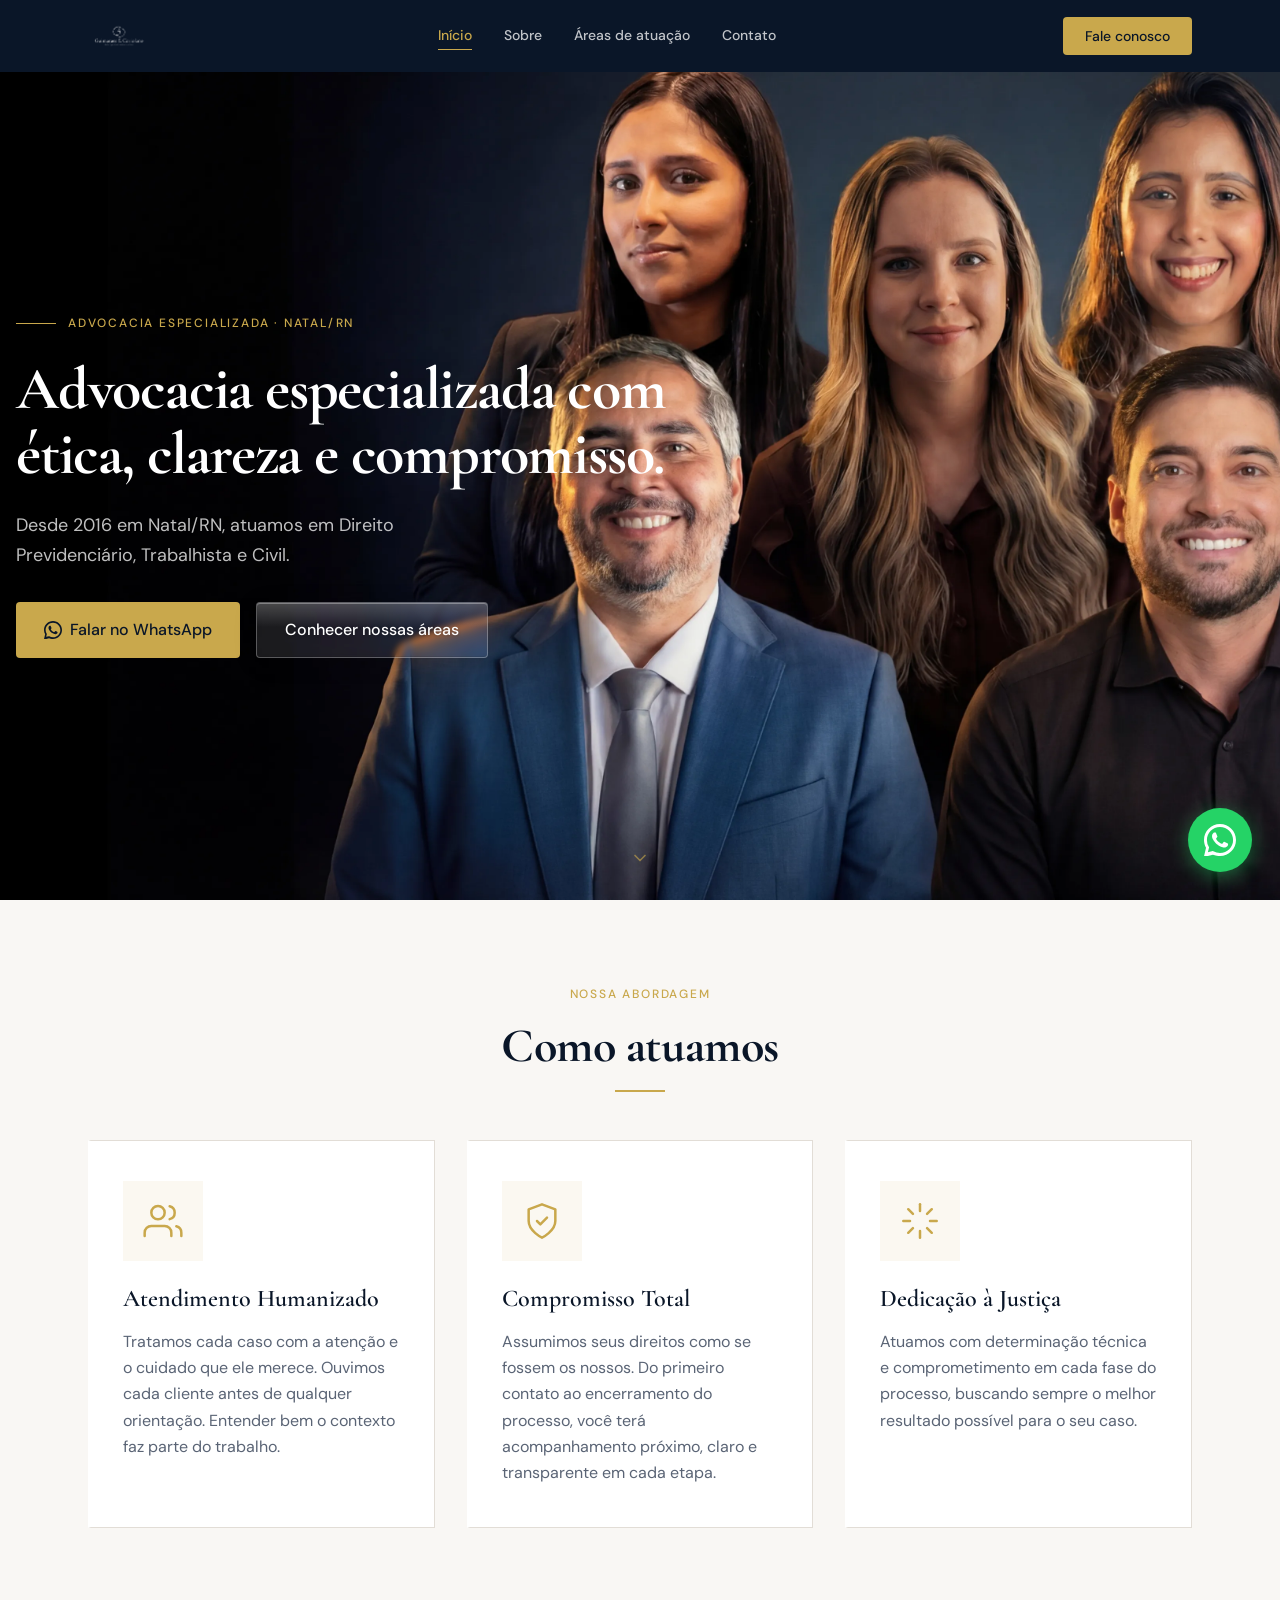
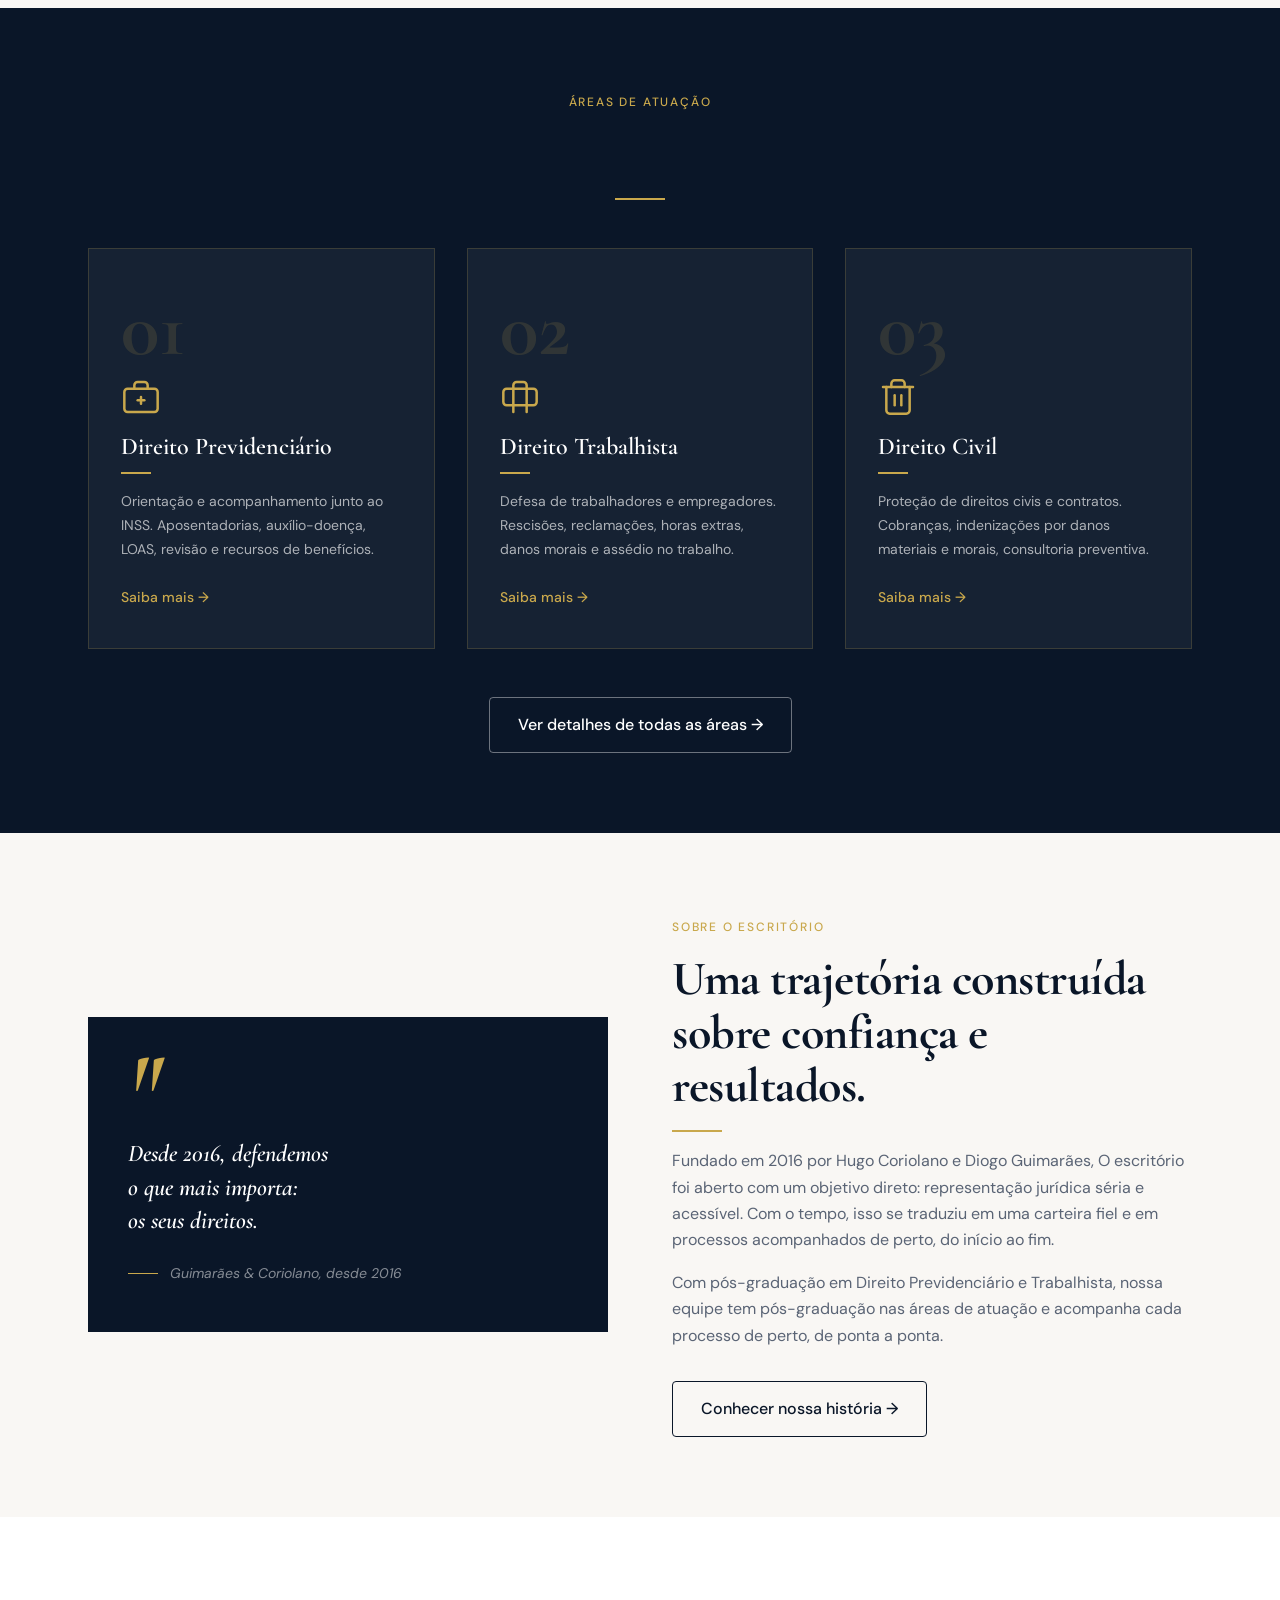
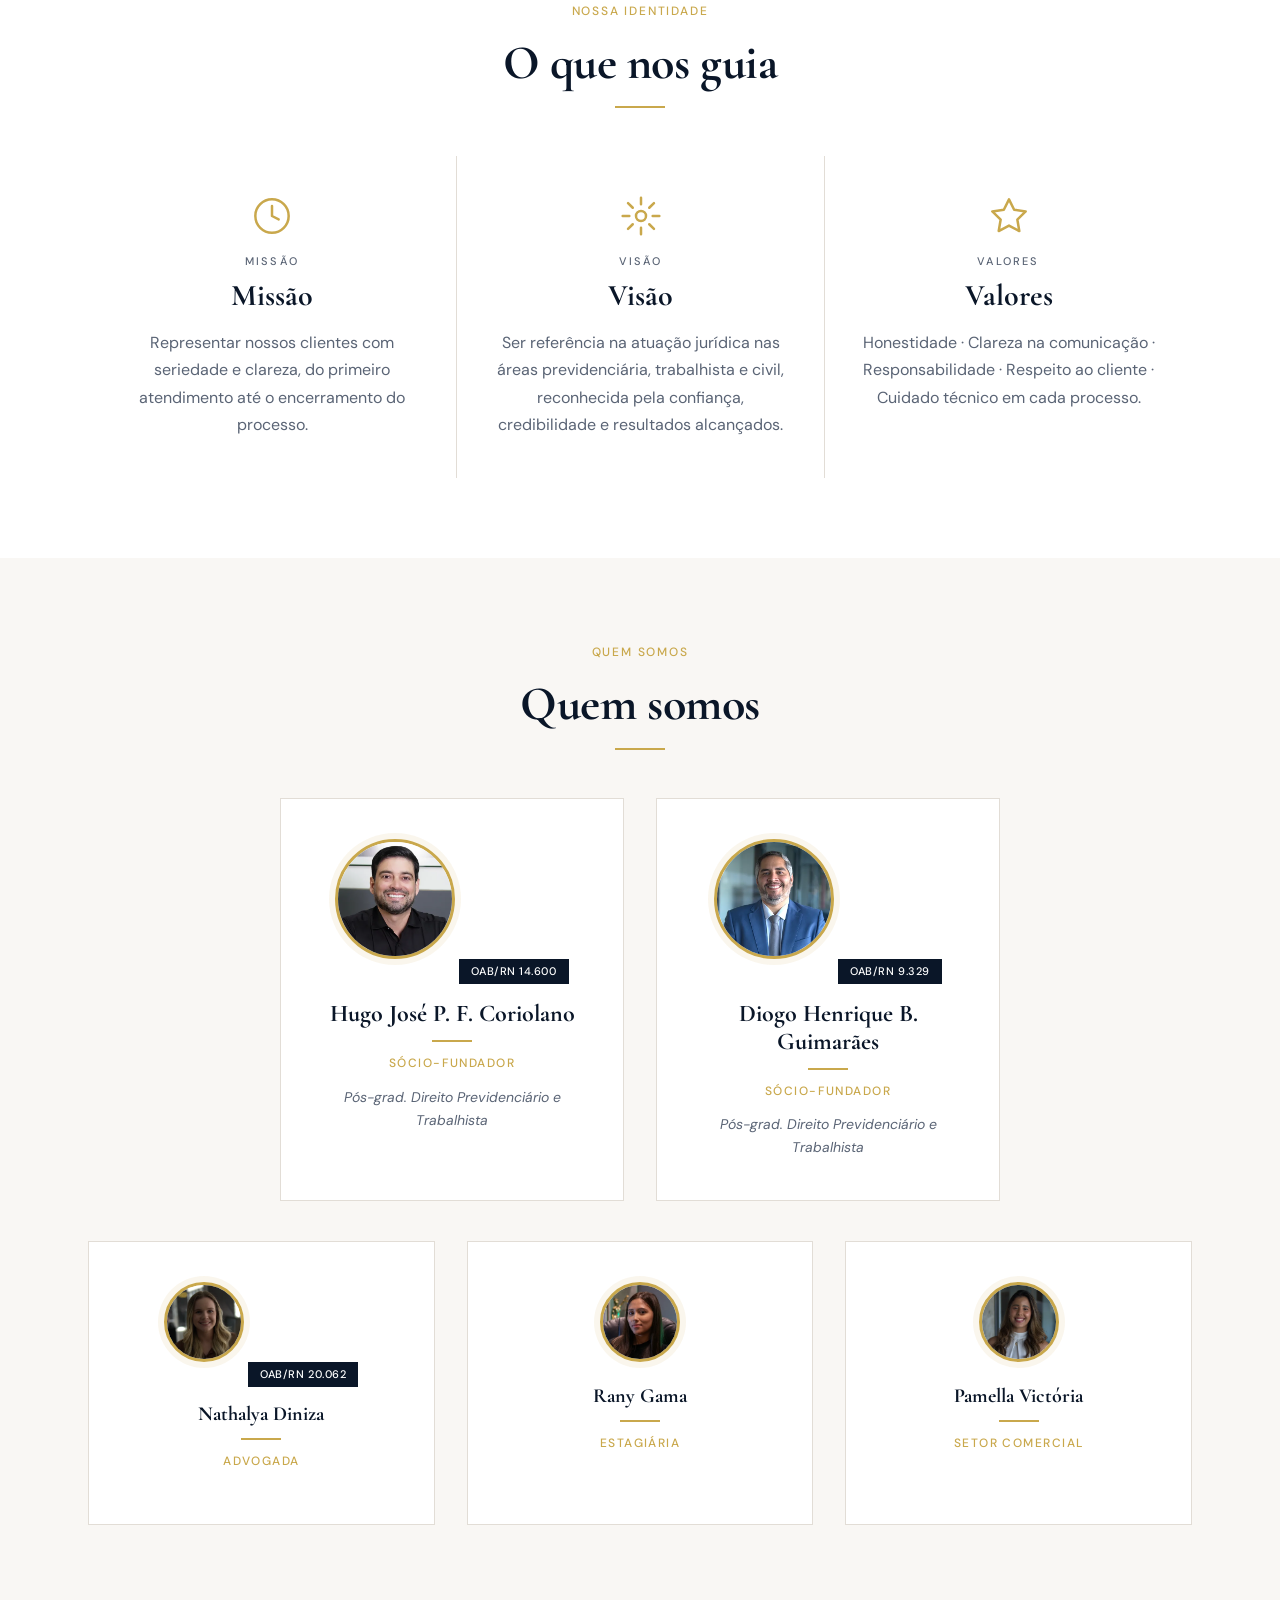
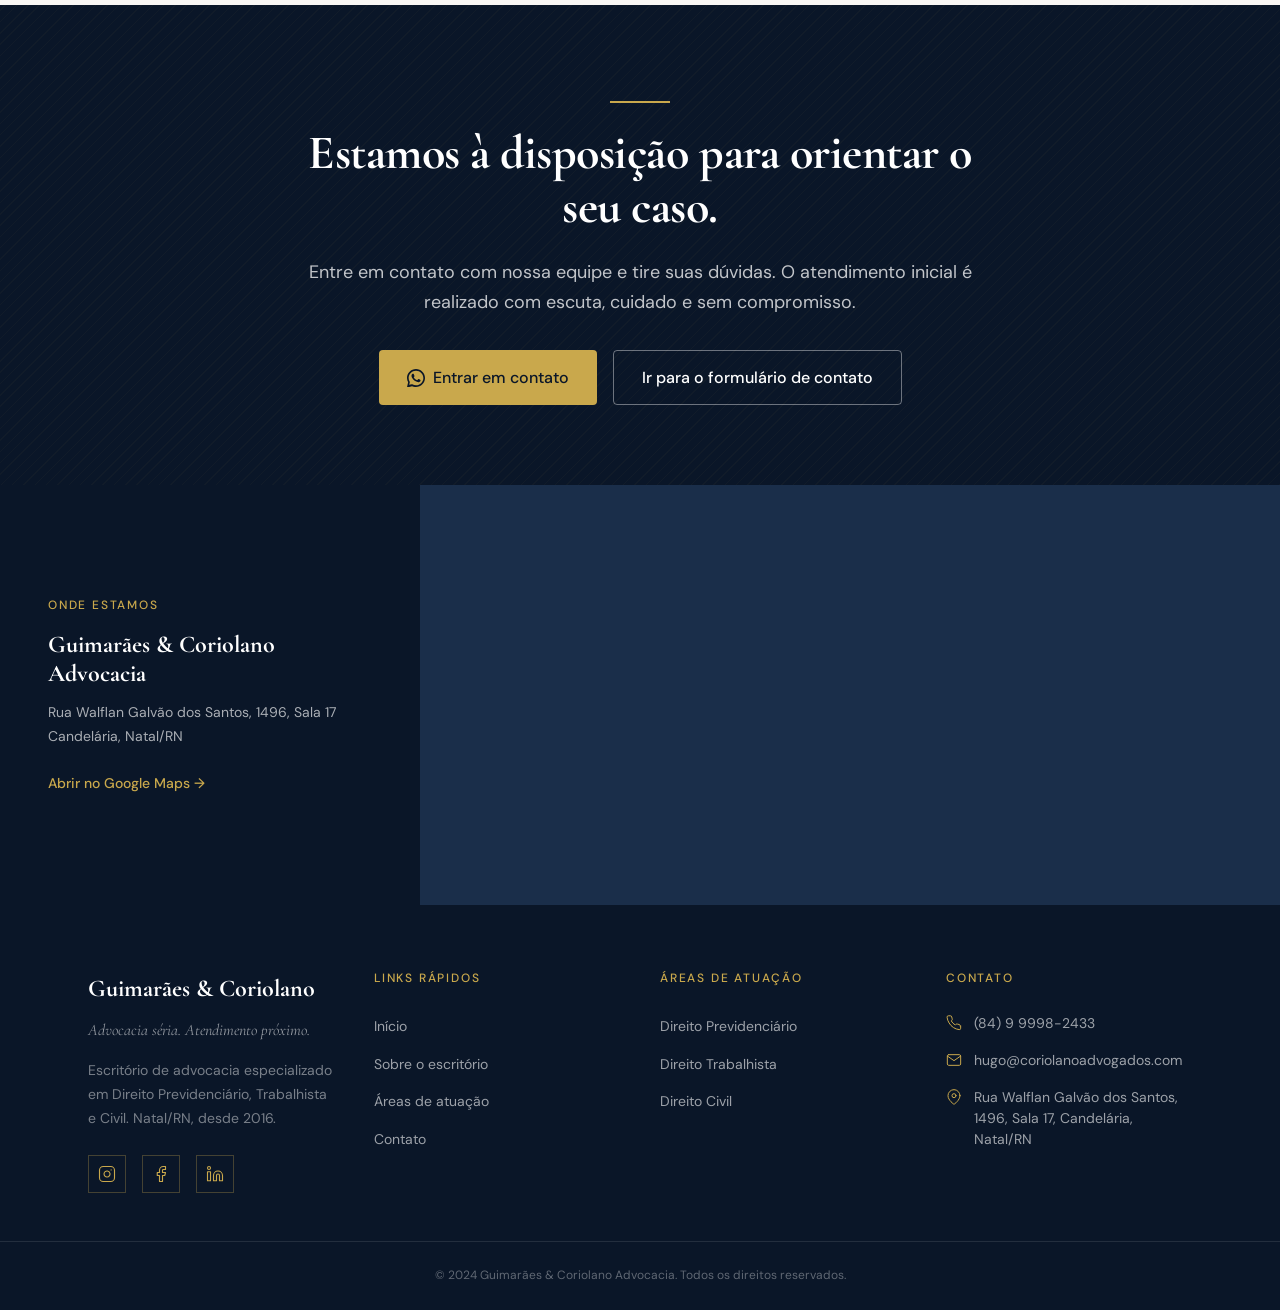
==== index.html @ a592a224 "Reverte URLs limpas — volta para links .html Co-Authored-By: Claude Sonnet 4.6 <noreply@anthropic.co" ====
<!DOCTYPE html>
<html lang="pt-BR">
<head>
  <meta charset="UTF-8">
  <meta name="viewport" content="width=device-width, initial-scale=1.0">
  <title>Guimarães & Coriolano Advocacia | Direito Previdenciário, Trabalhista e Civil em Natal/RN</title>
  <link rel="icon" type="image/webp" href="logo.webp">
  <meta name="description" content="Escritório de advocacia em Natal/RN especializado em Direito Previdenciário, Trabalhista e Civil. Atendimento ético e comprometido desde 2016. Conheça nossa equipe.">

  <!-- Google Tag Manager -->
  <script>(function(w,d,s,l,i){w[l]=w[l]||[];w[l].push({'gtm.start':
  new Date().getTime(),event:'gtm.js'});var f=d.getElementsByTagName(s)[0],
  j=d.createElement(s),dl=l!='dataLayer'?'&l='+l:'';j.async=true;j.src=
  'https://www.googletagmanager.com/gtm.js?id='+i+dl;f.parentNode.insertBefore(j,f);
  })(window,document,'script','dataLayer','GTM-WH4GN9VQ');</script>
  <!-- End Google Tag Manager -->

  <link rel="preconnect" href="https://fonts.googleapis.com">
  <link rel="preconnect" href="https://fonts.gstatic.com" crossorigin>
  <link href="https://fonts.googleapis.com/css2?family=Cormorant+Garamond:ital,wght@0,400;0,600;0,700;1,400;1,600&family=DM+Sans:wght@400;500&display=swap" rel="stylesheet">

  <link rel="stylesheet" href="css/variables.css">
  <link rel="stylesheet" href="css/reset.css">
  <link rel="stylesheet" href="css/layout.css">
  <link rel="stylesheet" href="css/components.css">
  <link rel="stylesheet" href="css/animations.css">
</head>
<body>

  <!-- Google Tag Manager (noscript) -->
  <noscript><iframe src="https://www.googletagmanager.com/ns.html?id=GTM-WH4GN9VQ"
  height="0" width="0" style="display:none;visibility:hidden"></iframe></noscript>
  <!-- End Google Tag Manager (noscript) -->

  <!-- ======================================================
       HEADER
       ====================================================== -->
  <header class="header" role="banner">
    <div class="container">
      <div class="header__inner">
        <a href="index.html" class="header__logo" aria-label="Guimarães & Coriolano Advocacia, Página inicial">
          <img src="logo.webp" alt="Logo Guimarães & Coriolano">
        </a>

        <nav class="header__nav" role="navigation" aria-label="Navegação principal">
          <a href="index.html" class="header__nav-link">Início</a>
          <a href="sobre.html" class="header__nav-link">Sobre</a>
          <a href="areas.html" class="header__nav-link">Áreas de atuação</a>
          <a href="contato.html" class="header__nav-link">Contato</a>
        </nav>

        <div class="header__cta">
          <a href="https://api.whatsapp.com/send/?phone=5584999982433&text=Ol%C3%A1%2C+gostaria+de+entrar+em+contato+com+o+escrit%C3%B3rio+Guimar%C3%A3es+%26+Coriolano.+&type=phone_number&app_absent=0" target="_blank" rel="noopener" class="btn-header-cta">Fale conosco</a>
        </div>

        <button class="header__hamburger" aria-label="Abrir menu" aria-expanded="false" aria-controls="mobile-menu">
          <span></span>
          <span></span>
          <span></span>
        </button>
      </div>
    </div>
  </header>

  <!-- Mobile Menu -->
  <div class="mobile-menu" id="mobile-menu" role="dialog" aria-modal="true" aria-label="Menu de navegação">
    <a href="index.html" class="mobile-menu__link">Início</a>
    <a href="sobre.html" class="mobile-menu__link">Sobre</a>
    <a href="areas.html" class="mobile-menu__link">Áreas de atuação</a>
    <a href="contato.html" class="mobile-menu__link">Contato</a>
    <a href="https://api.whatsapp.com/send/?phone=5584999982433&text=Ol%C3%A1%2C+gostaria+de+entrar+em+contato+com+o+escrit%C3%B3rio+Guimar%C3%A3es+%26+Coriolano.+&type=phone_number&app_absent=0" target="_blank" rel="noopener" class="mobile-menu__cta btn">Fale conosco</a>
  </div>


  <main>

    <!-- ======================================================
         SEÇÃO 1, HERO
         ====================================================== -->
    <section class="hero" id="inicio" aria-label="Apresentação do escritório">

      <div class="hero__inner">
        <div class="container">
          <div class="hero__content">
            <div class="hero__label" aria-hidden="true">
              <span class="hero__label-line"></span>
              <span class="hero__label-text">Advocacia Especializada · Natal/RN</span>
            </div>

            <h1 class="hero__title">
              Advocacia especializada com<br>
              ética, clareza e compromisso.
            </h1>

            <p class="hero__text">
              Desde 2016 em Natal/RN, atuamos em Direito Previdenciário, Trabalhista e Civil.
            </p>

            <div class="hero__btns">
              <a href="https://api.whatsapp.com/send/?phone=5584999982433&text=Ol%C3%A1%2C+gostaria+de+entrar+em+contato+com+o+escrit%C3%B3rio+Guimar%C3%A3es+%26+Coriolano.+&type=phone_number&app_absent=0" target="_blank" rel="noopener" class="btn btn--primary">
                <svg xmlns="http://www.w3.org/2000/svg" width="18" height="18" viewBox="0 0 24 24" fill="currentColor" aria-hidden="true"><path d="M17.472 14.382c-.297-.149-1.758-.867-2.03-.967-.273-.099-.471-.148-.67.15-.197.297-.767.966-.94 1.164-.173.199-.347.223-.644.075-.297-.15-1.255-.463-2.39-1.475-.883-.788-1.48-1.761-1.653-2.059-.173-.297-.018-.458.13-.606.134-.133.298-.347.446-.52.149-.174.198-.298.298-.497.099-.198.05-.371-.025-.52-.075-.149-.669-1.612-.916-2.207-.242-.579-.487-.5-.669-.51-.173-.008-.371-.01-.57-.01-.198 0-.52.074-.792.372-.272.297-1.04 1.016-1.04 2.479 0 1.462 1.065 2.875 1.213 3.074.149.198 2.096 3.2 5.077 4.487.709.306 1.262.489 1.694.625.712.227 1.36.195 1.871.118.571-.085 1.758-.719 2.006-1.413.248-.694.248-1.289.173-1.413-.074-.124-.272-.198-.57-.347z"/><path d="M12 0C5.373 0 0 5.373 0 12c0 2.116.553 4.103 1.522 5.827L.057 23.928a.5.5 0 0 0 .614.614l6.064-1.463A11.945 11.945 0 0 0 12 24c6.627 0 12-5.373 12-12S18.627 0 12 0zm0 21.818a9.818 9.818 0 0 1-5.01-1.373l-.36-.213-3.712.896.913-3.63-.234-.373A9.818 9.818 0 0 1 2.182 12C2.182 6.567 6.567 2.182 12 2.182c5.432 0 9.818 4.385 9.818 9.818 0 5.433-4.386 9.818-9.818 9.818z"/></svg>
                Falar no WhatsApp
              </a>
              <a href="areas.html" class="btn btn--liquid-glass">Conhecer nossas áreas</a>
            </div>

          </div>
        </div>
      </div>

      <!-- Scroll indicator -->
      <button class="scroll-indicator" aria-label="Rolar para o conteúdo">
        <svg xmlns="http://www.w3.org/2000/svg" width="20" height="20" viewBox="0 0 24 24" fill="none" stroke="currentColor" stroke-width="2" stroke-linecap="round" stroke-linejoin="round" aria-hidden="true">
          <polyline points="6 9 12 15 18 9"></polyline>
        </svg>
      </button>
    </section>


    <!-- ======================================================
         SEÇÃO 2, DIFERENCIAIS
         ====================================================== -->
    <section class="bg-cream section-padding" id="diferenciais" aria-label="Nossos diferenciais">
      <div class="container">

        <div class="text-center" style="margin-bottom: var(--space-12);">
          <span class="section-label fade-in">Nossa abordagem</span>
          <h2 class="section-title section-title--navy fade-in" data-delay="100">Como atuamos</h2>
          <span class="gold-line gold-line--center fade-in" data-delay="200" aria-hidden="true"></span>
        </div>

        <div class="grid-3">

          <!-- Card 1 -->
          <article class="card-diff fade-in" data-delay="100">
            <div class="card-diff__icon-wrap" aria-hidden="true">
              <svg xmlns="http://www.w3.org/2000/svg" viewBox="0 0 24 24" fill="none" stroke="currentColor" stroke-width="1.5" stroke-linecap="round" stroke-linejoin="round">
                <path d="M17 21v-2a4 4 0 0 0-4-4H5a4 4 0 0 0-4 4v2"/>
                <circle cx="9" cy="7" r="4"/>
                <path d="M23 21v-2a4 4 0 0 0-3-3.87"/>
                <path d="M16 3.13a4 4 0 0 1 0 7.75"/>
              </svg>
            </div>
            <h3 class="card-diff__title">Atendimento Humanizado</h3>
            <p class="card-diff__text">Tratamos cada caso com a atenção e o cuidado que ele merece. Ouvimos cada cliente antes de qualquer orientação. Entender bem o contexto faz parte do trabalho.</p>
          </article>

          <!-- Card 2 -->
          <article class="card-diff fade-in" data-delay="200">
            <div class="card-diff__icon-wrap" aria-hidden="true">
              <svg xmlns="http://www.w3.org/2000/svg" viewBox="0 0 24 24" fill="none" stroke="currentColor" stroke-width="1.5" stroke-linecap="round" stroke-linejoin="round">
                <path d="M12 22s8-4 8-10V5l-8-3-8 3v7c0 6 8 10 8 10z"/>
                <polyline points="9 12 11 14 15 10"/>
              </svg>
            </div>
            <h3 class="card-diff__title">Compromisso Total</h3>
            <p class="card-diff__text">Assumimos seus direitos como se fossem os nossos. Do primeiro contato ao encerramento do processo, você terá acompanhamento próximo, claro e transparente em cada etapa.</p>
          </article>

          <!-- Card 3 -->
          <article class="card-diff fade-in" data-delay="300">
            <div class="card-diff__icon-wrap" aria-hidden="true">
              <svg xmlns="http://www.w3.org/2000/svg" viewBox="0 0 24 24" fill="none" stroke="currentColor" stroke-width="1.5" stroke-linecap="round" stroke-linejoin="round">
                <line x1="12" y1="2" x2="12" y2="6"/>
                <line x1="12" y1="18" x2="12" y2="22"/>
                <line x1="4.93" y1="4.93" x2="7.76" y2="7.76"/>
                <line x1="16.24" y1="16.24" x2="19.07" y2="19.07"/>
                <line x1="2" y1="12" x2="6" y2="12"/>
                <line x1="18" y1="12" x2="22" y2="12"/>
                <line x1="4.93" y1="19.07" x2="7.76" y2="16.24"/>
                <line x1="16.24" y1="7.76" x2="19.07" y2="4.93"/>
              </svg>
            </div>
            <h3 class="card-diff__title">Dedicação à Justiça</h3>
            <p class="card-diff__text">Atuamos com determinação técnica e comprometimento em cada fase do processo, buscando sempre o melhor resultado possível para o seu caso.</p>
          </article>

        </div>
      </div>
    </section>


    <!-- ======================================================
         SEÇÃO 3, ÁREAS DE ATUAÇÃO (preview)
         ====================================================== -->
    <section class="bg-navy section-padding" id="areas-preview" aria-label="Áreas de atuação">
      <div class="container">

        <div class="text-center" style="margin-bottom: var(--space-12);">
          <span class="section-label fade-in">Áreas de atuação</span>
          <h2 class="section-title section-title--white fade-in" data-delay="100">Áreas em que atuamos</h2>
          <span class="gold-line gold-line--center fade-in" data-delay="200" aria-hidden="true"></span>
        </div>

        <div class="grid-3" style="margin-bottom: var(--space-12);">

          <!-- Área 1 -->
          <article class="card-area fade-in" data-delay="100">
            <div class="card-area__number" aria-hidden="true">01</div>
            <svg class="card-area__icon" xmlns="http://www.w3.org/2000/svg" viewBox="0 0 24 24" fill="none" stroke="currentColor" stroke-width="1.5" stroke-linecap="round" stroke-linejoin="round" aria-hidden="true">
              <rect x="2" y="7" width="20" height="14" rx="2"/>
              <path d="M16 7V5a2 2 0 0 0-2-2h-4a2 2 0 0 0-2 2v2"/>
              <line x1="12" y1="12" x2="12" y2="16"/>
              <line x1="10" y1="14" x2="14" y2="14"/>
            </svg>
            <h3 class="card-area__title">Direito Previdenciário</h3>
            <span class="card-area__line" aria-hidden="true"></span>
            <p class="card-area__text">Orientação e acompanhamento junto ao INSS. Aposentadorias, auxílio-doença, LOAS, revisão e recursos de benefícios.</p>
            <a href="areas.html#previdenciario" class="card-area__link">Saiba mais →</a>
          </article>

          <!-- Área 2 -->
          <article class="card-area fade-in" data-delay="200">
            <div class="card-area__number" aria-hidden="true">02</div>
            <svg class="card-area__icon" xmlns="http://www.w3.org/2000/svg" viewBox="0 0 24 24" fill="none" stroke="currentColor" stroke-width="1.5" stroke-linecap="round" stroke-linejoin="round" aria-hidden="true">
              <path d="M20 7H4a2 2 0 0 0-2 2v6a2 2 0 0 0 2 2h16a2 2 0 0 0 2-2V9a2 2 0 0 0-2-2z"/>
              <path d="M16 21V5a2 2 0 0 0-2-2h-4a2 2 0 0 0-2 2v16"/>
            </svg>
            <h3 class="card-area__title">Direito Trabalhista</h3>
            <span class="card-area__line" aria-hidden="true"></span>
            <p class="card-area__text">Defesa de trabalhadores e empregadores. Rescisões, reclamações, horas extras, danos morais e assédio no trabalho.</p>
            <a href="areas.html#trabalhista" class="card-area__link">Saiba mais →</a>
          </article>

          <!-- Área 3 -->
          <article class="card-area fade-in" data-delay="300">
            <div class="card-area__number" aria-hidden="true">03</div>
            <svg class="card-area__icon" xmlns="http://www.w3.org/2000/svg" viewBox="0 0 24 24" fill="none" stroke="currentColor" stroke-width="1.5" stroke-linecap="round" stroke-linejoin="round" aria-hidden="true">
              <path d="M3 6h18"/>
              <path d="M19 6v14a2 2 0 0 1-2 2H7a2 2 0 0 1-2-2V6"/>
              <path d="M8 6V4a2 2 0 0 1 2-2h4a2 2 0 0 1 2 2v2"/>
              <line x1="10" y1="11" x2="10" y2="17"/>
              <line x1="14" y1="11" x2="14" y2="17"/>
            </svg>
            <h3 class="card-area__title">Direito Civil</h3>
            <span class="card-area__line" aria-hidden="true"></span>
            <p class="card-area__text">Proteção de direitos civis e contratos. Cobranças, indenizações por danos materiais e morais, consultoria preventiva.</p>
            <a href="areas.html#civel" class="card-area__link">Saiba mais →</a>
          </article>

        </div>

        <div class="text-center fade-in" data-delay="400">
          <a href="areas.html" class="btn btn--ghost">Ver detalhes de todas as áreas →</a>
        </div>

      </div>
    </section>


    <!-- ======================================================
         SEÇÃO 4, SOBRE (resumo)
         ====================================================== -->
    <section class="bg-cream section-padding" id="sobre-preview" aria-label="Sobre o escritório">
      <div class="container">
        <div class="grid-2" style="gap: var(--space-16);">

          <!-- Coluna visual -->
          <div class="fade-in">
            <div class="sobre-quote-block">
              <span class="sobre-quote-mark" aria-hidden="true">"</span>
              <blockquote class="sobre-quote-text">
                Desde 2016, defendemos<br>o que mais importa:<br>os seus direitos.
              </blockquote>
              <div class="sobre-quote-attr">
                <span class="sobre-quote-attr-line" aria-hidden="true"></span>
                <cite>Guimarães &amp; Coriolano, desde 2016</cite>
              </div>
            </div>
          </div>

          <!-- Coluna texto -->
          <div class="fade-in" data-delay="150">
            <span class="section-label">Sobre o escritório</span>
            <h2 class="section-title section-title--navy" style="margin-bottom: var(--space-4);">
              Uma trajetória construída sobre confiança e resultados.
            </h2>
            <span class="gold-line" aria-hidden="true"></span>
            <p style="color: var(--color-text-muted); margin-bottom: var(--space-4);">
              Fundado em 2016 por Hugo Coriolano e Diogo Guimarães, O escritório foi aberto com um objetivo direto: representação jurídica séria e acessível. Com o tempo, isso se traduziu em uma carteira fiel e em processos acompanhados de perto, do início ao fim.
            </p>
            <p style="color: var(--color-text-muted); margin-bottom: var(--space-8);">
              Com pós-graduação em Direito Previdenciário e Trabalhista, nossa equipe tem pós-graduação nas áreas de atuação e acompanha cada processo de perto, de ponta a ponta.
            </p>
            <a href="sobre.html" class="btn btn--ghost-navy">Conhecer nossa história →</a>
          </div>

        </div>
      </div>
    </section>


    <!-- ======================================================
         SEÇÃO 5, MISSÃO / VISÃO / VALORES
         ====================================================== -->
    <section class="bg-white section-padding" id="mvv" aria-label="Missão, visão e valores">
      <div class="container">

        <div class="text-center" style="margin-bottom: var(--space-12);">
          <span class="section-label fade-in">Nossa identidade</span>
          <h2 class="section-title section-title--navy fade-in" data-delay="100">O que nos guia</h2>
          <span class="gold-line gold-line--center fade-in" data-delay="200" aria-hidden="true"></span>
        </div>

        <div class="mvv-grid fade-in" data-delay="200">

          <div class="mvv-item">
            <svg class="mvv-item__icon" xmlns="http://www.w3.org/2000/svg" viewBox="0 0 24 24" fill="none" stroke="currentColor" stroke-width="1.5" stroke-linecap="round" stroke-linejoin="round" aria-hidden="true">
              <circle cx="12" cy="12" r="10"/>
              <polyline points="12 6 12 12 16 14"/>
            </svg>
            <p class="mvv-item__label">Missão</p>
            <h3 class="mvv-item__title">Missão</h3>
            <p class="mvv-item__text">Representar nossos clientes com seriedade e clareza, do primeiro atendimento até o encerramento do processo.</p>
          </div>

          <div class="mvv-item">
            <svg class="mvv-item__icon" xmlns="http://www.w3.org/2000/svg" viewBox="0 0 24 24" fill="none" stroke="currentColor" stroke-width="1.5" stroke-linecap="round" stroke-linejoin="round" aria-hidden="true">
              <circle cx="12" cy="12" r="3"/>
              <path d="M12 1v4M12 19v4M4.22 4.22l2.83 2.83M16.95 16.95l2.83 2.83M1 12h4M19 12h4M4.22 19.78l2.83-2.83M16.95 7.05l2.83-2.83"/>
            </svg>
            <p class="mvv-item__label">Visão</p>
            <h3 class="mvv-item__title">Visão</h3>
            <p class="mvv-item__text">Ser referência na atuação jurídica nas áreas previdenciária, trabalhista e civil, reconhecida pela confiança, credibilidade e resultados alcançados.</p>
          </div>

          <div class="mvv-item">
            <svg class="mvv-item__icon" xmlns="http://www.w3.org/2000/svg" viewBox="0 0 24 24" fill="none" stroke="currentColor" stroke-width="1.5" stroke-linecap="round" stroke-linejoin="round" aria-hidden="true">
              <polygon points="12 2 15.09 8.26 22 9.27 17 14.14 18.18 21.02 12 17.77 5.82 21.02 7 14.14 2 9.27 8.91 8.26 12 2"/>
            </svg>
            <p class="mvv-item__label">Valores</p>
            <h3 class="mvv-item__title">Valores</h3>
            <p class="mvv-item__text">Honestidade · Clareza na comunicação · Responsabilidade · Respeito ao cliente · Cuidado técnico em cada processo.</p>
          </div>

        </div>
      </div>
    </section>


    <!-- ======================================================
         SEÇÃO 6, EQUIPE
         ====================================================== -->
    <section class="bg-cream section-padding" id="equipe" aria-label="Nossa equipe">
      <div class="container">

        <div class="text-center" style="margin-bottom: var(--space-12);">
          <span class="section-label fade-in">Quem somos</span>
          <h2 class="section-title section-title--navy fade-in" data-delay="100">Quem somos</h2>
          <span class="gold-line gold-line--center fade-in" data-delay="200" aria-hidden="true"></span>
        </div>

        <!-- Sócios em destaque -->
        <div style="display: grid; grid-template-columns: repeat(auto-fit, minmax(280px, 1fr)); gap: var(--space-8); max-width: 720px; margin: 0 auto var(--space-10);">

          <article class="card-team fade-in" data-delay="100">
            <div class="card-team__avatar-wrap">
              <img src="assets/hugo-profile.webp" alt="Hugo José P. F. Coriolano" class="card-team__avatar">
            </div>
            <span class="card-team__oab">OAB/RN 14.600</span>
            <h3 class="card-team__name">Hugo José P. F. Coriolano</h3>
            <span class="card-team__gold-line" aria-hidden="true"></span>
            <p class="card-team__role">Sócio-fundador</p>
            <p class="card-team__spec">Pós-grad. Direito Previdenciário e Trabalhista</p>
          </article>

          <article class="card-team fade-in" data-delay="200">
            <div class="card-team__avatar-wrap">
              <img src="assets/diogo-profile.webp" alt="Diogo Henrique B. Guimarães" class="card-team__avatar">
            </div>
            <span class="card-team__oab">OAB/RN 9.329</span>
            <h3 class="card-team__name">Diogo Henrique B. Guimarães</h3>
            <span class="card-team__gold-line" aria-hidden="true"></span>
            <p class="card-team__role">Sócio-fundador</p>
            <p class="card-team__spec">Pós-grad. Direito Previdenciário e Trabalhista</p>
          </article>

        </div>

        <!-- Equipe -->
        <div class="grid-3">

          <article class="card-team fade-in" data-delay="100">
            <div class="card-team__avatar-wrap">
              <img src="assets/natalia-profile.webp" alt="Nathalya Diniza" class="card-team__avatar card-team__avatar--sm">
            </div>
            <span class="card-team__oab">OAB/RN 20.062</span>
            <h3 class="card-team__name card-team__name--sm">Nathalya Diniza</h3>
            <span class="card-team__gold-line" aria-hidden="true"></span>
            <p class="card-team__role">Advogada</p>
          </article>

          <article class="card-team fade-in" data-delay="200">
            <div class="card-team__avatar-wrap">
              <img src="assets/rany-profile.webp" alt="Rany Gama" class="card-team__avatar card-team__avatar--sm">
            </div>
            <h3 class="card-team__name card-team__name--sm">Rany Gama</h3>
            <span class="card-team__gold-line" aria-hidden="true"></span>
            <p class="card-team__role">Estagiária</p>
          </article>

          <article class="card-team fade-in" data-delay="300">
            <div class="card-team__avatar-wrap">
              <img src="assets/pamella-profile.webp" alt="Pamella Victória" class="card-team__avatar card-team__avatar--sm">
            </div>
            <h3 class="card-team__name card-team__name--sm">Pamella Victória</h3>
            <span class="card-team__gold-line" aria-hidden="true"></span>
            <p class="card-team__role">Setor Comercial</p>
          </article>

        </div>
      </div>
    </section>


    <!-- ======================================================
         SEÇÃO 7, CTA FINAL
         ====================================================== -->
    <section class="bg-navy section-padding" id="cta" aria-label="Chamada para ação">
      <div class="texture-overlay" aria-hidden="true"></div>
      <div class="container" style="position: relative; z-index: 2;">
        <div style="max-width: 720px; margin: 0 auto; text-align: center;">

          <span class="gold-line gold-line--center gold-line--lg fade-in" aria-hidden="true"></span>

          <h2 class="section-title section-title--white fade-in" data-delay="100" style="margin: var(--space-6) 0;">
            Estamos à disposição para orientar o seu caso.
          </h2>

          <p class="fade-in" data-delay="200" style="color: rgba(255,255,255,0.75); font-size: var(--text-lg); margin-bottom: var(--space-8); line-height: 1.65;">
            Entre em contato com nossa equipe e tire suas dúvidas. O atendimento inicial é realizado com escuta, cuidado e sem compromisso.
          </p>

          <div class="fade-in" data-delay="300" style="display: flex; flex-wrap: wrap; gap: var(--space-4); justify-content: center;">
            <a href="https://api.whatsapp.com/send/?phone=5584999982433&text=Ol%C3%A1%2C+gostaria+de+entrar+em+contato+com+o+escrit%C3%B3rio+Guimar%C3%A3es+%26+Coriolano.+&type=phone_number&app_absent=0" target="_blank" rel="noopener" class="btn btn--primary">
              <svg xmlns="http://www.w3.org/2000/svg" width="18" height="18" viewBox="0 0 24 24" fill="currentColor" aria-hidden="true"><path d="M17.472 14.382c-.297-.149-1.758-.867-2.03-.967-.273-.099-.471-.148-.67.15-.197.297-.767.966-.94 1.164-.173.199-.347.223-.644.075-.297-.15-1.255-.463-2.39-1.475-.883-.788-1.48-1.761-1.653-2.059-.173-.297-.018-.458.13-.606.134-.133.298-.347.446-.52.149-.174.198-.298.298-.497.099-.198.05-.371-.025-.52-.075-.149-.669-1.612-.916-2.207-.242-.579-.487-.5-.669-.51-.173-.008-.371-.01-.57-.01-.198 0-.52.074-.792.372-.272.297-1.04 1.016-1.04 2.479 0 1.462 1.065 2.875 1.213 3.074.149.198 2.096 3.2 5.077 4.487.709.306 1.262.489 1.694.625.712.227 1.36.195 1.871.118.571-.085 1.758-.719 2.006-1.413.248-.694.248-1.289.173-1.413-.074-.124-.272-.198-.57-.347z"/><path d="M12 0C5.373 0 0 5.373 0 12c0 2.116.553 4.103 1.522 5.827L.057 23.928a.5.5 0 0 0 .614.614l6.064-1.463A11.945 11.945 0 0 0 12 24c6.627 0 12-5.373 12-12S18.627 0 12 0zm0 21.818a9.818 9.818 0 0 1-5.01-1.373l-.36-.213-3.712.896.913-3.63-.234-.373A9.818 9.818 0 0 1 2.182 12C2.182 6.567 6.567 2.182 12 2.182c5.432 0 9.818 4.385 9.818 9.818 0 5.433-4.386 9.818-9.818 9.818z"/></svg>
              Entrar em contato
            </a>
            <a href="contato.html" class="btn btn--ghost">Ir para o formulário de contato</a>
          </div>

        </div>
      </div>
    </section>

  </main>


  <!-- ======================================================
       SEÇÃO, LOCALIZAÇÃO
       ====================================================== -->
  <section class="section-map" aria-label="Localização do escritório">
    <div class="section-map__info">
      <span class="section-label">Onde estamos</span>
      <h2 class="section-map__title">Guimarães &amp; Coriolano Advocacia</h2>
      <p class="section-map__address">Rua Walflan Galvão dos Santos, 1496, Sala 17<br>Candelária, Natal/RN</p>
      <a href="https://www.google.com/maps/place/Guimarães+%26+Coriolano+Advogados+Associados/@-5.829585,-35.2246204,17z" target="_blank" rel="noopener" class="section-map__link">Abrir no Google Maps →</a>
    </div>
    <div class="section-map__embed">
      <iframe
        src="https://maps.google.com/maps?q=Guimar%C3%A3es+%26+Coriolano+Advogados+Associados,Natal,RN&output=embed&hl=pt-BR"
        width="100%" height="100%" style="border:0; display:block;"
        allowfullscreen loading="lazy"
        title="Localização do escritório Guimarães & Coriolano"
      ></iframe>
    </div>
  </section>


  <!-- ======================================================
       FOOTER
       ====================================================== -->
  <footer class="footer" role="contentinfo">
    <div class="container">
      <div class="footer__grid">

        <!-- Col 1, Brand -->
        <div>
          <p class="footer__brand-name">Guimarães &amp; Coriolano</p>
          <p class="footer__brand-slogan">Advocacia séria. Atendimento próximo.</p>
          <p class="footer__brand-desc">Escritório de advocacia especializado em Direito Previdenciário, Trabalhista e Civil. Natal/RN, desde 2016.</p>
          <div class="footer__social" aria-label="Redes sociais">
            <a href="https://www.instagram.com/guimaraescoriolanoadvocacia/" target="_blank" rel="noopener" class="footer__social-link" aria-label="Instagram">
              <svg xmlns="http://www.w3.org/2000/svg" width="18" height="18" viewBox="0 0 24 24" fill="none" stroke="currentColor" stroke-width="1.5" stroke-linecap="round" stroke-linejoin="round"><rect x="2" y="2" width="20" height="20" rx="5"/><path d="M16 11.37A4 4 0 1 1 12.63 8 4 4 0 0 1 16 11.37z"/><line x1="17.5" y1="6.5" x2="17.51" y2="6.5"/></svg>
            </a>
            <a href="#" class="footer__social-link" aria-label="Facebook">
              <svg xmlns="http://www.w3.org/2000/svg" width="18" height="18" viewBox="0 0 24 24" fill="none" stroke="currentColor" stroke-width="1.5" stroke-linecap="round" stroke-linejoin="round"><path d="M18 2h-3a5 5 0 0 0-5 5v3H7v4h3v8h4v-8h3l1-4h-4V7a1 1 0 0 1 1-1h3z"/></svg>
            </a>
            <a href="#" class="footer__social-link" aria-label="LinkedIn">
              <svg xmlns="http://www.w3.org/2000/svg" width="18" height="18" viewBox="0 0 24 24" fill="none" stroke="currentColor" stroke-width="1.5" stroke-linecap="round" stroke-linejoin="round"><path d="M16 8a6 6 0 0 1 6 6v7h-4v-7a2 2 0 0 0-2-2 2 2 0 0 0-2 2v7h-4v-7a6 6 0 0 1 6-6z"/><rect x="2" y="9" width="4" height="12"/><circle cx="4" cy="4" r="2"/></svg>
            </a>
          </div>
        </div>

        <!-- Col 2, Links rápidos -->
        <div>
          <p class="footer__col-title">Links rápidos</p>
          <ul class="footer__links">
            <li><a href="index.html" class="footer__link">Início</a></li>
            <li><a href="sobre.html" class="footer__link">Sobre o escritório</a></li>
            <li><a href="areas.html" class="footer__link">Áreas de atuação</a></li>
            <li><a href="contato.html" class="footer__link">Contato</a></li>
          </ul>
        </div>

        <!-- Col 3, Áreas -->
        <div>
          <p class="footer__col-title">Áreas de atuação</p>
          <ul class="footer__links">
            <li><a href="areas.html#previdenciario" class="footer__link">Direito Previdenciário</a></li>
            <li><a href="areas.html#trabalhista" class="footer__link">Direito Trabalhista</a></li>
            <li><a href="areas.html#civel" class="footer__link">Direito Civil</a></li>
          </ul>
        </div>

        <!-- Col 4, Contato -->
        <div>
          <p class="footer__col-title">Contato</p>
          <div class="footer__contact-item">
            <svg xmlns="http://www.w3.org/2000/svg" width="16" height="16" viewBox="0 0 24 24" fill="none" stroke="currentColor" stroke-width="1.5" stroke-linecap="round" stroke-linejoin="round" aria-hidden="true"><path d="M22 16.92v3a2 2 0 0 1-2.18 2 19.79 19.79 0 0 1-8.63-3.07A19.5 19.5 0 0 1 4.69 12a19.79 19.79 0 0 1-3.07-8.67A2 2 0 0 1 3.6 1.18h3a2 2 0 0 1 2 1.72c.127.96.361 1.903.7 2.81a2 2 0 0 1-.45 2.11L7.91 8.91a16 16 0 0 0 6.07 6.07l.91-.91a2 2 0 0 1 2.11-.45c.907.339 1.85.573 2.81.7a2 2 0 0 1 1.72 2.03z"/></svg>
            <a href="tel:+5584999982433">(84) 9 9998-2433</a>
          </div>
          <div class="footer__contact-item">
            <svg xmlns="http://www.w3.org/2000/svg" width="16" height="16" viewBox="0 0 24 24" fill="none" stroke="currentColor" stroke-width="1.5" stroke-linecap="round" stroke-linejoin="round" aria-hidden="true"><path d="M4 4h16c1.1 0 2 .9 2 2v12c0 1.1-.9 2-2 2H4c-1.1 0-2-.9-2-2V6c0-1.1.9-2 2-2z"/><polyline points="22,6 12,13 2,6"/></svg>
            <a href="mailto:hugo@coriolanoadvogados.com">hugo@coriolanoadvogados.com</a>
          </div>
          <div class="footer__contact-item">
            <svg xmlns="http://www.w3.org/2000/svg" width="16" height="16" viewBox="0 0 24 24" fill="none" stroke="currentColor" stroke-width="1.5" stroke-linecap="round" stroke-linejoin="round" aria-hidden="true"><path d="M21 10c0 7-9 13-9 13s-9-6-9-13a9 9 0 0 1 18 0z"/><circle cx="12" cy="10" r="3"/></svg>
            <span>Rua Walflan Galvão dos Santos, 1496, Sala 17, Candelária, Natal/RN</span>
          </div>
        </div>

      </div>
    </div>

    <div class="footer__bottom">
      <div class="container">
        <p>&copy; 2024 Guimarães &amp; Coriolano Advocacia. Todos os direitos reservados.</p>
      </div>
    </div>
  </footer>


  <!-- ======================================================
       BOTÃO WHATSAPP FLUTUANTE
       ====================================================== -->
  <a href="https://api.whatsapp.com/send/?phone=5584999982433&text=Ol%C3%A1%2C+gostaria+de+entrar+em+contato+com+o+escrit%C3%B3rio+Guimar%C3%A3es+%26+Coriolano.+&type=phone_number&app_absent=0" target="_blank" rel="noopener" class="whatsapp-btn" aria-label="Fale conosco pelo WhatsApp">
    <span class="whatsapp-btn__tooltip">Fale conosco</span>
    <svg xmlns="http://www.w3.org/2000/svg" viewBox="0 0 24 24" fill="currentColor" aria-hidden="true">
      <path d="M17.472 14.382c-.297-.149-1.758-.867-2.03-.967-.273-.099-.471-.148-.67.15-.197.297-.767.966-.94 1.164-.173.199-.347.223-.644.075-.297-.15-1.255-.463-2.39-1.475-.883-.788-1.48-1.761-1.653-2.059-.173-.297-.018-.458.13-.606.134-.133.298-.347.446-.52.149-.174.198-.298.298-.497.099-.198.05-.371-.025-.52-.075-.149-.669-1.612-.916-2.207-.242-.579-.487-.5-.669-.51-.173-.008-.371-.01-.57-.01-.198 0-.52.074-.792.372-.272.297-1.04 1.016-1.04 2.479 0 1.462 1.065 2.875 1.213 3.074.149.198 2.096 3.2 5.077 4.487.709.306 1.262.489 1.694.625.712.227 1.36.195 1.871.118.571-.085 1.758-.719 2.006-1.413.248-.694.248-1.289.173-1.413-.074-.124-.272-.198-.57-.347z"/>
      <path d="M12 0C5.373 0 0 5.373 0 12c0 2.116.553 4.103 1.522 5.827L.057 23.928a.5.5 0 0 0 .614.614l6.064-1.463A11.945 11.945 0 0 0 12 24c6.627 0 12-5.373 12-12S18.627 0 12 0zm0 21.818a9.818 9.818 0 0 1-5.01-1.373l-.36-.213-3.712.896.913-3.63-.234-.373A9.818 9.818 0 0 1 2.182 12C2.182 6.567 6.567 2.182 12 2.182c5.432 0 9.818 4.385 9.818 9.818 0 5.433-4.386 9.818-9.818 9.818z"/>
    </svg>
  </a>

  <script src="js/main.js"></script>
</body>
</html>
---- css/variables.css ----
/* ============================================================
   VARIABLES.CSS — Tokens de design
   Guimarães & Coriolano Advocacia
   ============================================================ */

:root {
  /* === PALETA PRINCIPAL === */
  --color-navy:       #0A1628;
  --color-navy-mid:   #1A2E4A;
  --color-navy-light: #243B55;
  --color-gold:       #C9A84C;
  --color-gold-light: #E2C97A;
  --color-cream:      #F9F7F4;
  --color-white:      #FFFFFF;
  --color-text:       #1C1C1C;
  --color-text-muted: #5A6475;
  --color-border:     #E2DDD6;
  --color-error:      #C0392B;
  --color-success:    #27AE60;

  /* === TIPOGRAFIA === */
  --font-heading: 'Cormorant Garamond', Georgia, serif;
  --font-body:    'DM Sans', system-ui, sans-serif;

  /* Escala tipográfica */
  --text-xs:   0.75rem;
  --text-sm:   0.875rem;
  --text-base: 1rem;
  --text-lg:   1.125rem;
  --text-xl:   1.25rem;
  --text-2xl:  1.5rem;
  --text-3xl:  1.875rem;
  --text-4xl:  2.25rem;
  --text-5xl:  3rem;
  --text-6xl:  3.75rem;

  /* === ESPAÇAMENTO === */
  --space-1:  0.25rem;
  --space-2:  0.5rem;
  --space-3:  0.75rem;
  --space-4:  1rem;
  --space-6:  1.5rem;
  --space-8:  2rem;
  --space-10: 2.5rem;
  --space-12: 3rem;
  --space-16: 4rem;
  --space-20: 5rem;
  --space-24: 6rem;

  /* === OUTROS === */
  --radius-sm:  4px;
  --radius-md:  8px;
  --radius-lg:  16px;
  --shadow-sm:  0 1px 3px rgba(10,22,40,0.08);
  --shadow-md:  0 4px 16px rgba(10,22,40,0.12);
  --shadow-lg:  0 8px 32px rgba(10,22,40,0.18);
  --transition: 0.3s ease;
  --container:  1200px;
  --section-padding: var(--space-20) 0;
}
---- css/layout.css ----
/* ============================================================
   LAYOUT.CSS — Grid, container, seções, responsividade
   Guimarães & Coriolano Advocacia
   ============================================================ */

/* === CONTAINER === */
.container {
  width: 100%;
  max-width: var(--container);
  margin: 0 auto;
  padding: 0 var(--space-6);
}

/* === SEÇÕES === */
section {
  position: relative;
}

.section-padding {
  padding: var(--space-20) 0;
}

.section-padding-lg {
  padding: var(--space-24) 0;
}

/* === FUNDOS === */
.bg-navy    { background-color: var(--color-navy); }
.bg-navy-mid{ background-color: var(--color-navy-mid); }
.bg-cream   { background-color: var(--color-cream); }
.bg-white   { background-color: var(--color-white); }

/* === TEXTOS === */
.text-white { color: var(--color-white); }
.text-gold  { color: var(--color-gold); }
.text-navy  { color: var(--color-navy); }
.text-muted { color: var(--color-text-muted); }
.text-center{ text-align: center; }
.text-left  { text-align: left; }

/* === LABEL SECTION === */
.section-label {
  display: inline-block;
  font-family: var(--font-body);
  font-weight: 500;
  font-size: var(--text-xs);
  letter-spacing: 0.15em;
  text-transform: uppercase;
  color: var(--color-gold);
  margin-bottom: var(--space-4);
}

/* === LINHA DOURADA DECORATIVA === */
.gold-line {
  display: block;
  width: 50px;
  height: 2px;
  background-color: var(--color-gold);
  margin: var(--space-4) 0;
}

.gold-line--center {
  margin-left: auto;
  margin-right: auto;
}

.gold-line--lg {
  width: 60px;
}

/* === TÍTULOS DE SEÇÃO === */
.section-title {
  font-family: var(--font-heading);
  font-weight: 700;
  font-size: var(--text-4xl);
  line-height: 1.12;
  letter-spacing: -0.01em;
}

.section-title--lg {
  font-size: var(--text-5xl);
}

.section-title--white {
  color: var(--color-white);
}

.section-title--navy {
  color: var(--color-navy);
}

/* === GRIDS === */
.grid-3 {
  display: grid;
  grid-template-columns: 1fr;
  gap: var(--space-8);
}

.grid-2 {
  display: grid;
  grid-template-columns: 1fr;
  gap: var(--space-10);
}

.grid-4 {
  display: grid;
  grid-template-columns: 1fr 1fr;
  gap: var(--space-8);
}

/* === FADE IN (IntersectionObserver) === */
.fade-in {
  opacity: 0;
  transform: translateY(24px);
  transition: opacity 0.6s ease, transform 0.6s ease;
}

.fade-in.visible {
  opacity: 1;
  transform: translateY(0);
}

/* === PADRÃO DE TEXTURA DIAGONAL (hero) === */
.texture-overlay {
  position: absolute;
  inset: 0;
  background-image: repeating-linear-gradient(
    -45deg,
    rgba(201,168,76,0.035) 0px,
    rgba(201,168,76,0.035) 1px,
    transparent 1px,
    transparent 8px
  );
  pointer-events: none;
}

/* ============================================================
   RESPONSIVIDADE
   ============================================================ */

/* Tablet */
@media (min-width: 768px) {
  .container {
    padding: 0 var(--space-8);
  }

  .grid-3 {
    grid-template-columns: repeat(2, 1fr);
  }

  .grid-4 {
    grid-template-columns: repeat(2, 1fr);
  }

  .section-title {
    font-size: var(--text-4xl);
  }
}

/* Desktop */
@media (min-width: 1024px) {
  .container {
    padding: 0 var(--space-10);
  }

  .grid-3 {
    grid-template-columns: repeat(3, 1fr);
  }

  .grid-2 {
    grid-template-columns: repeat(2, 1fr);
    align-items: center;
  }

  .grid-4 {
    grid-template-columns: repeat(4, 1fr);
  }

  .section-title {
    font-size: var(--text-5xl);
  }

  .section-title--lg {
    font-size: var(--text-6xl);
  }
}

/* Wide */
@media (min-width: 1280px) {
  .container {
    padding: 0 var(--space-12);
  }
}
---- css/components.css ----
/* ============================================================
   COMPONENTS.CSS — Header, footer, cards, botões, forms
   Guimarães & Coriolano Advocacia
   ============================================================ */

/* ============================================================
   HEADER
   ============================================================ */
.header {
  position: fixed;
  top: 0;
  left: 0;
  right: 0;
  z-index: 1000;
  background-color: var(--color-navy);
  height: 72px;
  display: flex;
  align-items: center;
  transition: box-shadow var(--transition);
}

.header.scrolled {
  box-shadow: 0 2px 20px rgba(0,0,0,0.35);
}

.header__inner {
  display: flex;
  align-items: center;
  justify-content: space-between;
  width: 100%;
}

/* Logo */
.header__logo {
  display: flex;
  align-items: center;
  gap: var(--space-3);
  text-decoration: none;
}

.header__logo img {
  height: 62px;
  width: auto;
}

.header__logo-text {
  font-family: var(--font-heading);
  font-weight: 700;
  font-size: 1.15rem;
  color: var(--color-white);
  line-height: 1.2;
  border-bottom: 1px solid rgba(201,168,76,0.4);
  padding-bottom: 2px;
}

/* Nav desktop */
.header__nav {
  display: none;
  align-items: center;
  gap: var(--space-8);
}

.header__nav-link {
  font-family: var(--font-body);
  font-weight: 500;
  font-size: var(--text-sm);
  color: rgba(255,255,255,0.75);
  text-decoration: none;
  transition: color var(--transition);
  position: relative;
  padding-bottom: 2px;
}

.header__nav-link::after {
  content: '';
  position: absolute;
  bottom: -2px;
  left: 0;
  width: 0;
  height: 1px;
  background-color: var(--color-gold);
  transition: width var(--transition);
}

.header__nav-link:hover,
.header__nav-link.active {
  color: var(--color-gold);
}

.header__nav-link:hover::after,
.header__nav-link.active::after {
  width: 100%;
}

/* CTA header */
.header__cta {
  display: none;
}

.btn-header-cta {
  background-color: var(--color-gold);
  color: var(--color-navy);
  font-family: var(--font-body);
  font-weight: 500;
  font-size: var(--text-sm);
  padding: 10px 22px;
  border-radius: var(--radius-sm);
  transition: background-color var(--transition), transform var(--transition);
  white-space: nowrap;
}

.btn-header-cta:hover {
  background-color: var(--color-gold-light);
  transform: translateY(-1px);
}

/* Hamburger */
.header__hamburger {
  display: flex;
  flex-direction: column;
  gap: 5px;
  cursor: pointer;
  padding: var(--space-2);
  background: none;
  border: none;
}

.header__hamburger span {
  display: block;
  width: 24px;
  height: 2px;
  background-color: var(--color-gold);
  transition: transform var(--transition), opacity var(--transition);
}

.header__hamburger.open span:nth-child(1) {
  transform: translateY(7px) rotate(45deg);
}

.header__hamburger.open span:nth-child(2) {
  opacity: 0;
}

.header__hamburger.open span:nth-child(3) {
  transform: translateY(-7px) rotate(-45deg);
}

/* Mobile menu overlay */
.mobile-menu {
  position: fixed;
  inset: 0;
  background-color: var(--color-navy);
  z-index: 999;
  display: flex;
  flex-direction: column;
  align-items: center;
  justify-content: center;
  gap: var(--space-8);
  opacity: 0;
  pointer-events: none;
  transition: opacity 0.3s ease;
}

.mobile-menu.open {
  opacity: 1;
  pointer-events: all;
  animation: slideDown 0.3s ease;
}

.mobile-menu__link {
  font-family: var(--font-heading);
  font-weight: 700;
  font-size: 2rem;
  color: var(--color-white);
  text-decoration: none;
  transition: color var(--transition);
}

.mobile-menu__link:hover,
.mobile-menu__link.active {
  color: var(--color-gold);
}

.mobile-menu__cta {
  margin-top: var(--space-4);
  background-color: var(--color-gold);
  color: var(--color-navy);
  font-family: var(--font-body);
  font-weight: 500;
  font-size: var(--text-lg);
  padding: 14px 36px;
  border-radius: var(--radius-sm);
}

/* ============================================================
   SECTION MAP
   ============================================================ */
.section-map {
  display: grid;
  grid-template-columns: 1fr;
  background-color: var(--color-navy-mid);
}

.section-map__info {
  display: flex;
  flex-direction: column;
  justify-content: center;
  padding: var(--space-12) var(--space-8);
  background-color: var(--color-navy);
}

.section-map__title {
  font-family: var(--font-heading);
  font-weight: 700;
  font-size: var(--text-2xl);
  color: var(--color-white);
  line-height: 1.2;
  margin-bottom: var(--space-3);
}

.section-map__address {
  font-size: var(--text-sm);
  color: rgba(255,255,255,0.65);
  line-height: 1.7;
  margin-bottom: var(--space-6);
}

.section-map__link {
  display: inline-block;
  font-size: var(--text-sm);
  font-weight: 500;
  color: var(--color-gold);
  text-decoration: none;
  transition: opacity var(--transition);
}

.section-map__link:hover {
  opacity: 0.75;
}

.section-map__embed {
  min-height: 300px;
}

.section-map__embed iframe {
  width: 100%;
  height: 100%;
  min-height: 300px;
  display: block;
  border: 0;
}

@media (min-width: 768px) {
  .section-map {
    grid-template-columns: 360px 1fr;
    min-height: 380px;
  }

  .section-map__embed {
    min-height: 380px;
  }

  .section-map__embed iframe {
    min-height: 380px;
  }
}

@media (min-width: 1024px) {
  .section-map {
    grid-template-columns: 420px 1fr;
    min-height: 420px;
  }

  .section-map__info {
    padding: var(--space-16) var(--space-12);
  }

  .section-map__embed iframe {
    min-height: 420px;
  }
}


/* ============================================================
   FOOTER
   ============================================================ */
.footer {
  background-color: var(--color-navy);
  padding: var(--space-16) 0 0;
}

.footer__grid {
  display: grid;
  grid-template-columns: 1fr 1fr;
  gap: var(--space-10);
  padding-bottom: var(--space-12);
}

.footer__col-title {
  font-family: var(--font-body);
  font-weight: 500;
  font-size: var(--text-xs);
  letter-spacing: 0.15em;
  text-transform: uppercase;
  color: var(--color-gold);
  margin-bottom: var(--space-6);
}

.footer__brand-name {
  font-family: var(--font-heading);
  font-weight: 700;
  font-size: var(--text-2xl);
  color: var(--color-white);
  margin-bottom: var(--space-2);
}

.footer__brand-slogan {
  font-family: var(--font-heading);
  font-style: italic;
  font-size: var(--text-base);
  color: rgba(255,255,255,0.55);
  margin-bottom: var(--space-4);
}

.footer__brand-desc {
  font-size: var(--text-sm);
  color: rgba(255,255,255,0.45);
  line-height: 1.7;
  max-width: 260px;
}

.footer__links {
  display: flex;
  flex-direction: column;
  gap: var(--space-3);
}

.footer__link {
  font-size: var(--text-sm);
  color: rgba(255,255,255,0.6);
  text-decoration: none;
  transition: color var(--transition);
}

.footer__link:hover {
  color: var(--color-gold);
}

.footer__contact-item {
  display: flex;
  align-items: flex-start;
  gap: var(--space-3);
  margin-bottom: var(--space-4);
  color: rgba(255,255,255,0.6);
  font-size: var(--text-sm);
  line-height: 1.5;
}

.footer__contact-item svg {
  flex-shrink: 0;
  margin-top: 2px;
  color: var(--color-gold);
}

.footer__contact-item a {
  color: rgba(255,255,255,0.6);
  transition: color var(--transition);
}

.footer__contact-item a:hover {
  color: var(--color-gold);
}

.footer__social {
  display: flex;
  gap: var(--space-4);
  margin-top: var(--space-6);
}

.footer__social-link {
  display: flex;
  align-items: center;
  justify-content: center;
  width: 38px;
  height: 38px;
  border: 1px solid rgba(201,168,76,0.3);
  color: var(--color-gold);
  transition: border-color var(--transition), color var(--transition), background-color var(--transition);
}

.footer__social-link:hover {
  border-color: var(--color-gold);
  background-color: rgba(201,168,76,0.1);
  color: var(--color-white);
}

.footer__bottom {
  border-top: 1px solid rgba(255,255,255,0.1);
  padding: var(--space-6) 0;
  text-align: center;
  color: rgba(255,255,255,0.35);
  font-size: var(--text-xs);
}

/* ============================================================
   BOTÕES
   ============================================================ */
.btn {
  display: inline-flex;
  align-items: center;
  gap: var(--space-2);
  font-family: var(--font-body);
  font-weight: 500;
  font-size: var(--text-base);
  padding: 14px 28px;
  border-radius: var(--radius-sm);
  transition: all var(--transition);
  cursor: pointer;
  text-decoration: none;
  border: none;
  white-space: nowrap;
}

/* Botão primário — gold */
.btn--primary {
  background-color: var(--color-gold);
  color: var(--color-navy);
}

.btn--primary:hover {
  background-color: var(--color-gold-light);
  transform: translateY(-2px);
  box-shadow: 0 6px 20px rgba(201,168,76,0.3);
}

/* Botão ghost — contorno branco */
.btn--ghost {
  background-color: transparent;
  color: var(--color-white);
  border: 1px solid rgba(255,255,255,0.4);
}

.btn--ghost:hover {
  border-color: var(--color-gold);
  color: var(--color-gold);
}

/* Botão liquid glass — efeito vidro fosco */
.btn--liquid-glass {
  position: relative;
  overflow: hidden;
  background: rgba(255, 255, 255, 0.10);
  backdrop-filter: blur(3px) saturate(180%);
  -webkit-backdrop-filter: blur(20px) saturate(180%);
  color: var(--color-white);
  border: 1px solid rgba(255, 255, 255, 0.28);
  box-shadow:
    0 4px 24px rgba(0, 0, 0, 0.12),
    inset 0 1px 0 rgba(255, 255, 255, 0.32),
    inset 0 -1px 0 rgba(0, 0, 0, 0.08);
  text-shadow: 0 1px 3px rgba(0, 0, 0, 0.25);
}

/* Highlight especular no topo */
.btn--liquid-glass::before {
  content: '';
  position: absolute;
  top: 0;
  left: 0;
  right: 0;
  height: 44%;
  background: linear-gradient(
    to bottom,
    rgba(255, 255, 255, 0.20) 0%,
    rgba(255, 255, 255, 0.00) 100%
  );
  pointer-events: none;
}

/* Shimmer ao hover */
.btn--liquid-glass::after {
  content: '';
  position: absolute;
  inset: 0;
  background: linear-gradient(
    108deg,
    transparent 38%,
    rgba(255, 255, 255, 0.12) 50%,
    transparent 62%
  );
  opacity: 0;
  transition: opacity var(--transition);
  pointer-events: none;
}

.btn--liquid-glass:hover {
  background: rgba(255, 255, 255, 0.18);
  border-color: rgba(255, 255, 255, 0.42);
  transform: translateY(-2px);
  box-shadow:
    0 8px 32px rgba(0, 0, 0, 0.18),
    inset 0 1px 0 rgba(255, 255, 255, 0.42),
    inset 0 -1px 0 rgba(0, 0, 0, 0.10);
}

.btn--liquid-glass:hover::after {
  opacity: 1;
}

/* Botão ghost navy — contorno navy */
.btn--ghost-navy {
  background-color: transparent;
  color: var(--color-navy);
  border: 1px solid var(--color-navy);
}

.btn--ghost-navy:hover {
  background-color: var(--color-navy);
  color: var(--color-white);
}

/* Botão small */
.btn--sm {
  padding: 10px 20px;
  font-size: var(--text-sm);
}

/* ============================================================
   BOTÃO WHATSAPP FLUTUANTE
   ============================================================ */
.whatsapp-btn {
  position: fixed;
  bottom: 28px;
  right: 28px;
  z-index: 9999;
  width: 64px;
  height: 64px;
  background-color: #25D366;
  border-radius: 50%;
  display: flex;
  align-items: center;
  justify-content: center;
  box-shadow: 0 4px 20px rgba(37,211,102,0.45);
  animation: pulse 2s ease-in-out infinite;
  transition: transform var(--transition);
  text-decoration: none;
}

.whatsapp-btn:hover {
  transform: scale(1.1);
}

.whatsapp-btn svg {
  width: 32px;
  height: 32px;
  color: var(--color-white);
}

.whatsapp-btn__tooltip {
  position: absolute;
  right: calc(100% + 12px);
  top: 50%;
  transform: translateY(-50%);
  background-color: var(--color-navy);
  color: var(--color-white);
  font-family: var(--font-body);
  font-size: var(--text-sm);
  padding: 6px 14px;
  border-radius: var(--radius-sm);
  white-space: nowrap;
  opacity: 0;
  pointer-events: none;
  transition: opacity var(--transition);
}

.whatsapp-btn__tooltip::after {
  content: '';
  position: absolute;
  left: 100%;
  top: 50%;
  transform: translateY(-50%);
  border: 5px solid transparent;
  border-left-color: var(--color-navy);
}

.whatsapp-btn:hover .whatsapp-btn__tooltip {
  opacity: 1;
}

/* ============================================================
   CARDS — DIFERENCIAIS
   ============================================================ */
.card-diff {
  background-color: var(--color-white);
  border: 1px solid var(--color-border);
  padding: 40px 32px;
  border-left: 3px solid transparent;
  transition: all var(--transition);
}

.card-diff:hover {
  border-left-color: var(--color-gold);
  box-shadow: var(--shadow-md);
  transform: translateY(-4px);
}

.card-diff__icon-wrap {
  width: 80px;
  height: 80px;
  background-color: rgba(201,168,76,0.08);
  display: flex;
  align-items: center;
  justify-content: center;
  margin-bottom: var(--space-6);
}

.card-diff__icon-wrap svg {
  width: 40px;
  height: 40px;
  color: var(--color-gold);
}

.card-diff__title {
  font-family: var(--font-heading);
  font-weight: 600;
  font-size: var(--text-2xl);
  color: var(--color-navy);
  margin-bottom: var(--space-4);
}

.card-diff__text {
  font-size: var(--text-base);
  color: var(--color-text-muted);
  line-height: 1.65;
}

/* ============================================================
   CARDS — ÁREAS (fundo navy)
   ============================================================ */
.card-area {
  background-color: rgba(255,255,255,0.05);
  border: 1px solid rgba(201,168,76,0.2);
  padding: 40px 32px;
  position: relative;
  transition: all var(--transition);
  display: flex;
  flex-direction: column;
}
.card-area:hover {
  background-color: rgba(201,168,76,0.08);
  border-color: rgba(201,168,76,0.5);
  transform: translateY(-4px);
}

.card-area__number {
  font-family: var(--font-heading);
  font-weight: 700;
  font-size: 5rem;
  color: rgba(201,168,76,0.15);
  line-height: 1;
  margin-bottom: var(--space-2);
}

.card-area__icon {
  width: 40px;
  height: 40px;
  color: var(--color-gold);
  margin-bottom: var(--space-4);
}

.card-area__title {
  font-family: var(--font-heading);
  font-weight: 600;
  font-size: var(--text-2xl);
  color: var(--color-white);
  margin-bottom: var(--space-3);
}

.card-area__line {
  display: block;
  width: 30px;
  height: 2px;
  background-color: var(--color-gold);
  margin-bottom: var(--space-4);
}

.card-area__text {
  font-size: var(--text-sm);
  color: rgba(255,255,255,0.65);
  line-height: 1.7;
  flex: 1;
  margin-bottom: var(--space-6);
}

.card-area__link {
  font-family: var(--font-body);
  font-weight: 500;
  font-size: var(--text-sm);
  color: var(--color-gold);
  text-decoration: none;
  display: inline-flex;
  align-items: center;
  gap: var(--space-2);
  transition: gap var(--transition);
}

.card-area__link:hover {
  text-decoration: underline;
  gap: var(--space-3);
}

/* ============================================================
   CARDS — EQUIPE
   ============================================================ */
.card-team {
  background-color: var(--color-white);
  border: 1px solid var(--color-border);
  padding: 40px 32px;
  text-align: center;
  transition: all var(--transition);
}

.card-team:hover {
  box-shadow: var(--shadow-lg);
  transform: translateY(-4px);
}

.card-team__avatar-wrap {
  position: relative;
  display: inline-block;
  margin-bottom: var(--space-4);
}

.card-team__avatar {
  width: 120px;
  height: 120px;
  border-radius: 50%;
  object-fit: cover;
  border: 3px solid var(--color-gold);
  box-shadow: 0 0 0 6px rgba(201,168,76,0.1);
}

.card-team__avatar--sm {
  width: 80px;
  height: 80px;
}

.card-team__avatar-placeholder {
  width: 120px;
  height: 120px;
  border-radius: 50%;
  background-color: var(--color-navy-mid);
  border: 3px solid var(--color-gold);
  box-shadow: 0 0 0 6px rgba(201,168,76,0.1);
  display: flex;
  align-items: center;
  justify-content: center;
  font-family: var(--font-heading);
  font-weight: 700;
  font-size: var(--text-3xl);
  color: rgba(201,168,76,0.6);
}

.card-team__avatar-placeholder--sm {
  width: 80px;
  height: 80px;
  font-size: var(--text-xl);
}

.card-team__oab {
  display: inline-block;
  background-color: var(--color-navy);
  color: var(--color-white);
  font-family: var(--font-body);
  font-size: 11px;
  font-weight: 500;
  padding: 4px 12px;
  margin-bottom: var(--space-4);
  letter-spacing: 0.05em;
}

.card-team__name {
  font-family: var(--font-heading);
  font-weight: 700;
  font-size: var(--text-2xl);
  color: var(--color-navy);
  margin-bottom: var(--space-2);
}

.card-team__name--sm {
  font-size: var(--text-xl);
}

.card-team__gold-line {
  display: block;
  width: 40px;
  height: 2px;
  background-color: var(--color-gold);
  margin: var(--space-3) auto;
}

.card-team__role {
  font-family: var(--font-body);
  font-weight: 500;
  font-size: var(--text-xs);
  color: var(--color-gold);
  text-transform: uppercase;
  letter-spacing: 0.12em;
  margin-bottom: var(--space-3);
}

.card-team__spec {
  font-size: var(--text-sm);
  color: var(--color-text-muted);
  font-style: italic;
}

/* ============================================================
   SEÇÃO HERO
   ============================================================ */
.hero {
  min-height: 100vh;
  min-height: 100dvh;
  display: flex;
  align-items: center;
  position: relative;
  overflow: hidden;
  padding-top: 72px; /* header height */
  background-image: url('../hero.webp');
  background-size: cover;
  background-position: top center;
}

.hero__inner {
  position: relative;
  z-index: 2;
  width: 70%;
  padding: var(--space-20) 0;
}

/* Tablet: hero full-width centered */
@media (min-width: 768px) and (max-width: 1023px) {
  .hero__inner {
    width: 100%;
  }

  .hero__content {
    max-width: 560px;
    margin: 0 auto;
    text-align: center;
  }

  .hero__label {
    justify-content: center;
  }

  .hero__btns {
    justify-content: center;
  }
}

@media (min-width: 1024px) {
  .hero__inner .container {
    padding-left: var(--space-4);
  }
}

.hero__label {
  display: flex;
  align-items: center;
  gap: var(--space-3);
  margin-bottom: var(--space-6);
}

.hero__label-line {
  width: 40px;
  height: 1px;
  background-color: var(--color-gold);
}

.hero__label-text {
  font-family: var(--font-body);
  font-weight: 500;
  font-size: var(--text-xs);
  letter-spacing: 0.15em;
  text-transform: uppercase;
  color: var(--color-gold);
}

.hero__title {
  font-family: var(--font-heading);
  font-weight: 700;
  font-size: clamp(2.5rem, 6vw, var(--text-6xl));
  color: var(--color-white);
  line-height: 1.08;
  letter-spacing: -0.02em;
  margin-bottom: var(--space-6);
}

.hero__content {
  max-width: 750px;
}

.hero__text {
  font-size: var(--text-lg);
  color: rgba(255,255,255,0.75);
  line-height: 1.65;
  max-width: 480px;
  margin-bottom: var(--space-8);
}

.hero__btns {
  display: flex;
  flex-wrap: wrap;
  gap: var(--space-4);
  margin-bottom: 0;
}

.hero__stats {
  display: flex;
  flex-wrap: wrap;
  gap: var(--space-2) var(--space-4);
  align-items: center;
}

.hero__stats-item {
  font-size: var(--text-xs);
  color: rgba(255,255,255,0.55);
  display: flex;
  align-items: center;
  gap: var(--space-2);
}

.hero__stats-dot {
  width: 3px;
  height: 3px;
  border-radius: 50%;
  background-color: var(--color-gold);
  opacity: 0.6;
}

/* Elemento decorativo G&C */
.hero__deco {
  display: none;
  position: relative;
  justify-content: center;
  align-items: center;
}

.hero__deco-outer {
  width: 340px;
  height: 380px;
  border: 1px solid rgba(201,168,76,0.25);
  transform: rotate(6deg);
  display: flex;
  align-items: center;
  justify-content: center;
}

.hero__deco-inner {
  width: 300px;
  height: 340px;
  background-color: rgba(201,168,76,0.05);
  transform: rotate(-6deg);
  display: flex;
  align-items: center;
  justify-content: center;
  flex-direction: column;
  gap: var(--space-4);
}

.hero__deco-initials {
  font-family: var(--font-heading);
  font-weight: 700;
  font-size: 8rem;
  color: rgba(201,168,76,0.12);
  line-height: 1;
  user-select: none;
}

.hero__deco-year {
  font-family: var(--font-body);
  font-size: var(--text-sm);
  color: rgba(201,168,76,0.25);
  letter-spacing: 0.2em;
  text-transform: uppercase;
}

/* Scroll indicator */
.scroll-indicator {
  position: absolute;
  bottom: var(--space-8);
  left: 50%;
  transform: translateX(-50%);
  display: flex;
  flex-direction: column;
  align-items: center;
  gap: var(--space-2);
  cursor: pointer;
  animation: bounce 2s ease-in-out infinite;
  color: rgba(201,168,76,0.6);
  font-size: var(--text-xs);
  letter-spacing: 0.1em;
  text-transform: uppercase;
}

/* ============================================================
   PAGE HERO (páginas internas)
   ============================================================ */
.page-hero {
  background-color: var(--color-navy);
  padding: 140px 0 80px;
  position: relative;
  overflow: hidden;
}

.page-hero .texture-overlay {
  opacity: 0.5;
}

.page-hero__breadcrumb {
  font-size: var(--text-sm);
  color: rgba(255,255,255,0.45);
  margin-bottom: var(--space-4);
  display: flex;
  align-items: center;
  gap: var(--space-2);
}

.page-hero__breadcrumb a {
  color: rgba(255,255,255,0.45);
  transition: color var(--transition);
}

.page-hero__breadcrumb a:hover {
  color: var(--color-gold);
}

.page-hero__breadcrumb-sep {
  font-size: var(--text-xs);
  opacity: 0.4;
}

.page-hero__title {
  font-family: var(--font-heading);
  font-weight: 700;
  font-size: clamp(2.2rem, 5vw, 3.5rem);
  color: var(--color-white);
  line-height: 1.1;
  margin-bottom: var(--space-4);
}

.page-hero__subtitle {
  font-family: var(--font-heading);
  font-style: italic;
  font-size: var(--text-xl);
  color: rgba(255,255,255,0.55);
}

/* ============================================================
   SEÇÃO MVV
   ============================================================ */
.mvv-grid {
  display: grid;
  grid-template-columns: 1fr;
  gap: 0;
}

.mvv-item {
  padding: var(--space-10) var(--space-8);
  text-align: center;
}

.mvv-item + .mvv-item {
  border-top: 1px solid var(--color-border);
}

.mvv-item__icon {
  width: 40px;
  height: 40px;
  color: var(--color-gold);
  margin: 0 auto var(--space-4);
}

.mvv-item__label {
  font-family: var(--font-body);
  font-weight: 500;
  font-size: 11px;
  letter-spacing: 0.2em;
  text-transform: uppercase;
  color: var(--color-text-muted);
  margin-bottom: var(--space-2);
}

.mvv-item__title {
  font-family: var(--font-heading);
  font-weight: 700;
  font-size: var(--text-3xl);
  color: var(--color-navy);
  margin-bottom: var(--space-4);
}

.mvv-item__text {
  font-size: var(--text-base);
  color: var(--color-text-muted);
  line-height: 1.7;
  max-width: 320px;
  margin: 0 auto;
}

/* ============================================================
   SEÇÃO SOBRE (quote)
   ============================================================ */
.sobre-quote-block {
  background-color: var(--color-navy);
  padding: var(--space-12) var(--space-10);
  position: relative;
}

.sobre-quote-mark {
  font-family: var(--font-heading);
  font-style: italic;
  font-weight: 700;
  font-size: 6rem;
  color: var(--color-gold);
  line-height: 0.5;
  display: block;
  margin-bottom: var(--space-6);
}

.sobre-quote-text {
  font-family: var(--font-heading);
  font-style: italic;
  font-weight: 600;
  font-size: var(--text-2xl);
  color: var(--color-white);
  line-height: 1.4;
  margin-bottom: var(--space-6);
}

.sobre-quote-attr {
  display: flex;
  align-items: center;
  gap: var(--space-3);
  color: rgba(255,255,255,0.5);
  font-size: var(--text-sm);
}

.sobre-quote-attr-line {
  width: 30px;
  height: 1px;
  background-color: var(--color-gold);
}

/* ============================================================
   FORMULÁRIO DE CONTATO
   ============================================================ */
.form-group {
  position: relative;
  margin-bottom: var(--space-8);
}

.form-label {
  display: block;
  font-family: var(--font-body);
  font-weight: 500;
  font-size: var(--text-xs);
  letter-spacing: 0.1em;
  text-transform: uppercase;
  color: var(--color-text-muted);
  margin-bottom: var(--space-2);
}

.form-input,
.form-select,
.form-textarea {
  width: 100%;
  background: transparent;
  border: none;
  border-bottom: 1px solid var(--color-border);
  padding: var(--space-3) 0;
  font-size: var(--text-base);
  color: var(--color-text);
  transition: border-color var(--transition);
  outline: none;
  -webkit-appearance: none;
}

.form-input:focus,
.form-select:focus,
.form-textarea:focus {
  border-bottom-color: var(--color-gold);
}

.form-textarea {
  resize: vertical;
  min-height: 100px;
}

.form-select {
  background-image: url("data:image/svg+xml,%3Csvg xmlns='http://www.w3.org/2000/svg' width='12' height='8' viewBox='0 0 12 8'%3E%3Cpath d='M1 1l5 5 5-5' stroke='%235A6475' stroke-width='1.5' fill='none' stroke-linecap='round'/%3E%3C/svg%3E");
  background-repeat: no-repeat;
  background-position: right 4px center;
  padding-right: 24px;
  cursor: pointer;
}

.field-error {
  display: block;
  font-size: var(--text-xs);
  color: var(--color-error);
  margin-top: var(--space-1);
  min-height: 18px;
}

.form-input.error,
.form-select.error,
.form-textarea.error {
  border-bottom-color: var(--color-error);
}

.form-input.valid,
.form-select.valid,
.form-textarea.valid {
  border-bottom-color: var(--color-success);
}

/* Mensagem de sucesso */
.form-success {
  display: none;
  text-align: center;
  padding: var(--space-10) var(--space-8);
  animation: slideUp 0.5s ease;
}

.form-success.visible {
  display: block;
}

.form-success__icon {
  width: 64px;
  height: 64px;
  background-color: rgba(201,168,76,0.1);
  border-radius: 50%;
  display: flex;
  align-items: center;
  justify-content: center;
  margin: 0 auto var(--space-6);
  color: var(--color-gold);
}

.form-success__title {
  font-family: var(--font-heading);
  font-weight: 700;
  font-size: var(--text-3xl);
  color: var(--color-navy);
  margin-bottom: var(--space-4);
}

.form-success__text {
  font-size: var(--text-base);
  color: var(--color-text-muted);
  line-height: 1.65;
}

/* ============================================================
   CONTATO INFO
   ============================================================ */
.contact-info-item {
  display: flex;
  align-items: flex-start;
  gap: var(--space-4);
  padding: var(--space-6) 0;
  border-bottom: 1px solid var(--color-border);
}

.contact-info-item:last-child {
  border-bottom: none;
}

.contact-info-icon {
  width: 44px;
  height: 44px;
  background-color: rgba(201,168,76,0.08);
  display: flex;
  align-items: center;
  justify-content: center;
  flex-shrink: 0;
  color: var(--color-gold);
}

.contact-info-icon svg {
  width: 20px;
  height: 20px;
}

.contact-info-label {
  font-family: var(--font-body);
  font-weight: 500;
  font-size: var(--text-xs);
  letter-spacing: 0.1em;
  text-transform: uppercase;
  color: var(--color-text-muted);
  margin-bottom: var(--space-1);
}

.contact-info-value {
  font-size: var(--text-base);
  color: var(--color-text);
  line-height: 1.5;
}

.contact-info-value a {
  color: var(--color-navy);
  transition: color var(--transition);
}

.contact-info-value a:hover {
  color: var(--color-gold);
}

/* Mapa placeholder */
.map-placeholder {
  width: 100%;
  height: 220px;
  background-color: var(--color-navy);
  display: flex;
  flex-direction: column;
  align-items: center;
  justify-content: center;
  gap: var(--space-3);
  color: rgba(255,255,255,0.5);
  font-size: var(--text-sm);
  margin-top: var(--space-6);
  border: 1px solid rgba(201,168,76,0.15);
}

.map-placeholder a {
  color: var(--color-gold);
  font-weight: 500;
  text-decoration: underline;
}

/* ============================================================
   TIMELINE (sobre.html)
   ============================================================ */
.timeline {
  position: relative;
  padding-left: var(--space-8);
}

.timeline::before {
  content: '';
  position: absolute;
  left: 0;
  top: 0;
  bottom: 0;
  width: 2px;
  background: linear-gradient(to bottom, var(--color-gold), rgba(201,168,76,0.1));
}

.timeline-item {
  position: relative;
  padding-bottom: var(--space-10);
}

.timeline-item::before {
  content: '';
  position: absolute;
  left: calc(-1 * var(--space-8) - 5px);
  top: 6px;
  width: 12px;
  height: 12px;
  border-radius: 50%;
  background-color: var(--color-gold);
  border: 2px solid var(--color-white);
  box-shadow: 0 0 0 2px var(--color-gold);
}

.timeline-year {
  font-family: var(--font-body);
  font-weight: 500;
  font-size: var(--text-xs);
  letter-spacing: 0.15em;
  text-transform: uppercase;
  color: var(--color-gold);
  margin-bottom: var(--space-2);
}

.timeline-title {
  font-family: var(--font-heading);
  font-weight: 700;
  font-size: var(--text-2xl);
  color: var(--color-navy);
  margin-bottom: var(--space-3);
}

.timeline-text {
  font-size: var(--text-base);
  color: var(--color-text-muted);
  line-height: 1.65;
}

/* ============================================================
   LISTA DE SERVIÇOS (areas.html)
   ============================================================ */
.service-list {
  display: flex;
  flex-direction: column;
  gap: var(--space-3);
  margin: var(--space-6) 0;
}

.service-list-item {
  display: flex;
  align-items: flex-start;
  gap: var(--space-3);
  font-size: var(--text-base);
  color: var(--color-text-muted);
  line-height: 1.5;
}

.service-list-item svg {
  width: 18px;
  height: 18px;
  color: var(--color-gold);
  flex-shrink: 0;
  margin-top: 2px;
}

/* Bloco decorativo de área */
.area-deco {
  background-color: rgba(201,168,76,0.04);
  border: 1px solid rgba(201,168,76,0.2);
  padding: var(--space-10) var(--space-8);
  display: flex;
  flex-direction: column;
  align-items: center;
  justify-content: center;
  min-height: 320px;
  text-align: center;
  position: relative;
  overflow: hidden;
}

.area-deco__number {
  font-family: var(--font-heading);
  font-weight: 700;
  font-size: 9rem;
  color: rgba(201,168,76,0.08);
  position: absolute;
  line-height: 1;
}

.area-deco__icon {
  width: 80px;
  height: 80px;
  color: var(--color-gold);
  position: relative;
  z-index: 1;
}

.area-deco__title {
  font-family: var(--font-heading);
  font-style: italic;
  font-weight: 600;
  font-size: var(--text-2xl);
  color: var(--color-navy);
  margin-top: var(--space-4);
  position: relative;
  z-index: 1;
}

/* ============================================================
   RESPONSIVIDADE DOS COMPONENTES
   ============================================================ */
@media (min-width: 768px) {
  .mvv-grid {
    grid-template-columns: repeat(3, 1fr);
  }

  .mvv-item + .mvv-item {
    border-top: none;
    border-left: 1px solid var(--color-border);
  }

  .footer__grid {
    grid-template-columns: repeat(4, 1fr);
  }
}

@media (max-width: 767px) {
  /* === Header mobile — hidden === */
  .header {
    display: none;
  }

  /* === Hero mobile — conteúdo no topo, foto nas faces abaixo === */
  .hero {
    background-image: url('../hero-mobile.webp');
    background-position: top center;
    align-items: flex-start;
    padding-top: 0;
    padding-bottom: 0;
    min-height: 100dvh;
  }

  .hero__inner {
    width: 100%;
    padding-top: var(--space-10);
    padding-bottom: 0;
    /* limita o conteúdo à metade superior */
    max-height: 50dvh;
    overflow: visible;
  }

  .hero__inner .container {
    padding-left: var(--space-6);
    padding-right: var(--space-6);
  }

  .hero__content {
    max-width: 100%;
    text-align: center;
  }

  .hero__label {
    justify-content: center;
  }

  .hero__title {
    font-size: clamp(1.9rem, 7vw, 2.5rem);
  }

  .hero__text {
    max-width: 100%;
    font-size: var(--text-base);
  }

  .hero__btns {
    justify-content: center;
  }

  /* === Footer mobile — single column === */
  .footer__grid {
    grid-template-columns: 1fr;
    gap: var(--space-8);
  }
}

@media (min-width: 1024px) {
  .header__nav {
    display: flex;
  }

  .header__cta {
    display: block;
  }

  .header__hamburger {
    display: none;
  }
}
---- css/animations.css ----
/* ============================================================
   ANIMATIONS.CSS — Keyframes e transições
   Guimarães & Coriolano Advocacia
   ============================================================ */

/* Pulse do botão WhatsApp */
@keyframes pulse {
  0%, 100% {
    box-shadow: 0 4px 20px rgba(37,211,102,0.45);
  }
  50% {
    box-shadow: 0 4px 32px rgba(37,211,102,0.7), 0 0 0 8px rgba(37,211,102,0.1);
  }
}

/* Bounce do scroll indicator */
@keyframes bounce {
  0%, 100% { transform: translateY(0) translateX(-50%); }
  50% { transform: translateY(8px) translateX(-50%); }
}

/* Fade-in simples */
@keyframes fadeIn {
  from { opacity: 0; }
  to   { opacity: 1; }
}

/* Slide-down (menu mobile) */
@keyframes slideDown {
  from {
    opacity: 0;
    transform: translateY(-16px);
  }
  to {
    opacity: 1;
    transform: translateY(0);
  }
}

/* Slide-up para mensagem de sucesso do form */
@keyframes slideUp {
  from {
    opacity: 0;
    transform: translateY(16px);
  }
  to {
    opacity: 1;
    transform: translateY(0);
  }
}

/* Spin suave */
@keyframes spin {
  to { transform: rotate(360deg); }
}
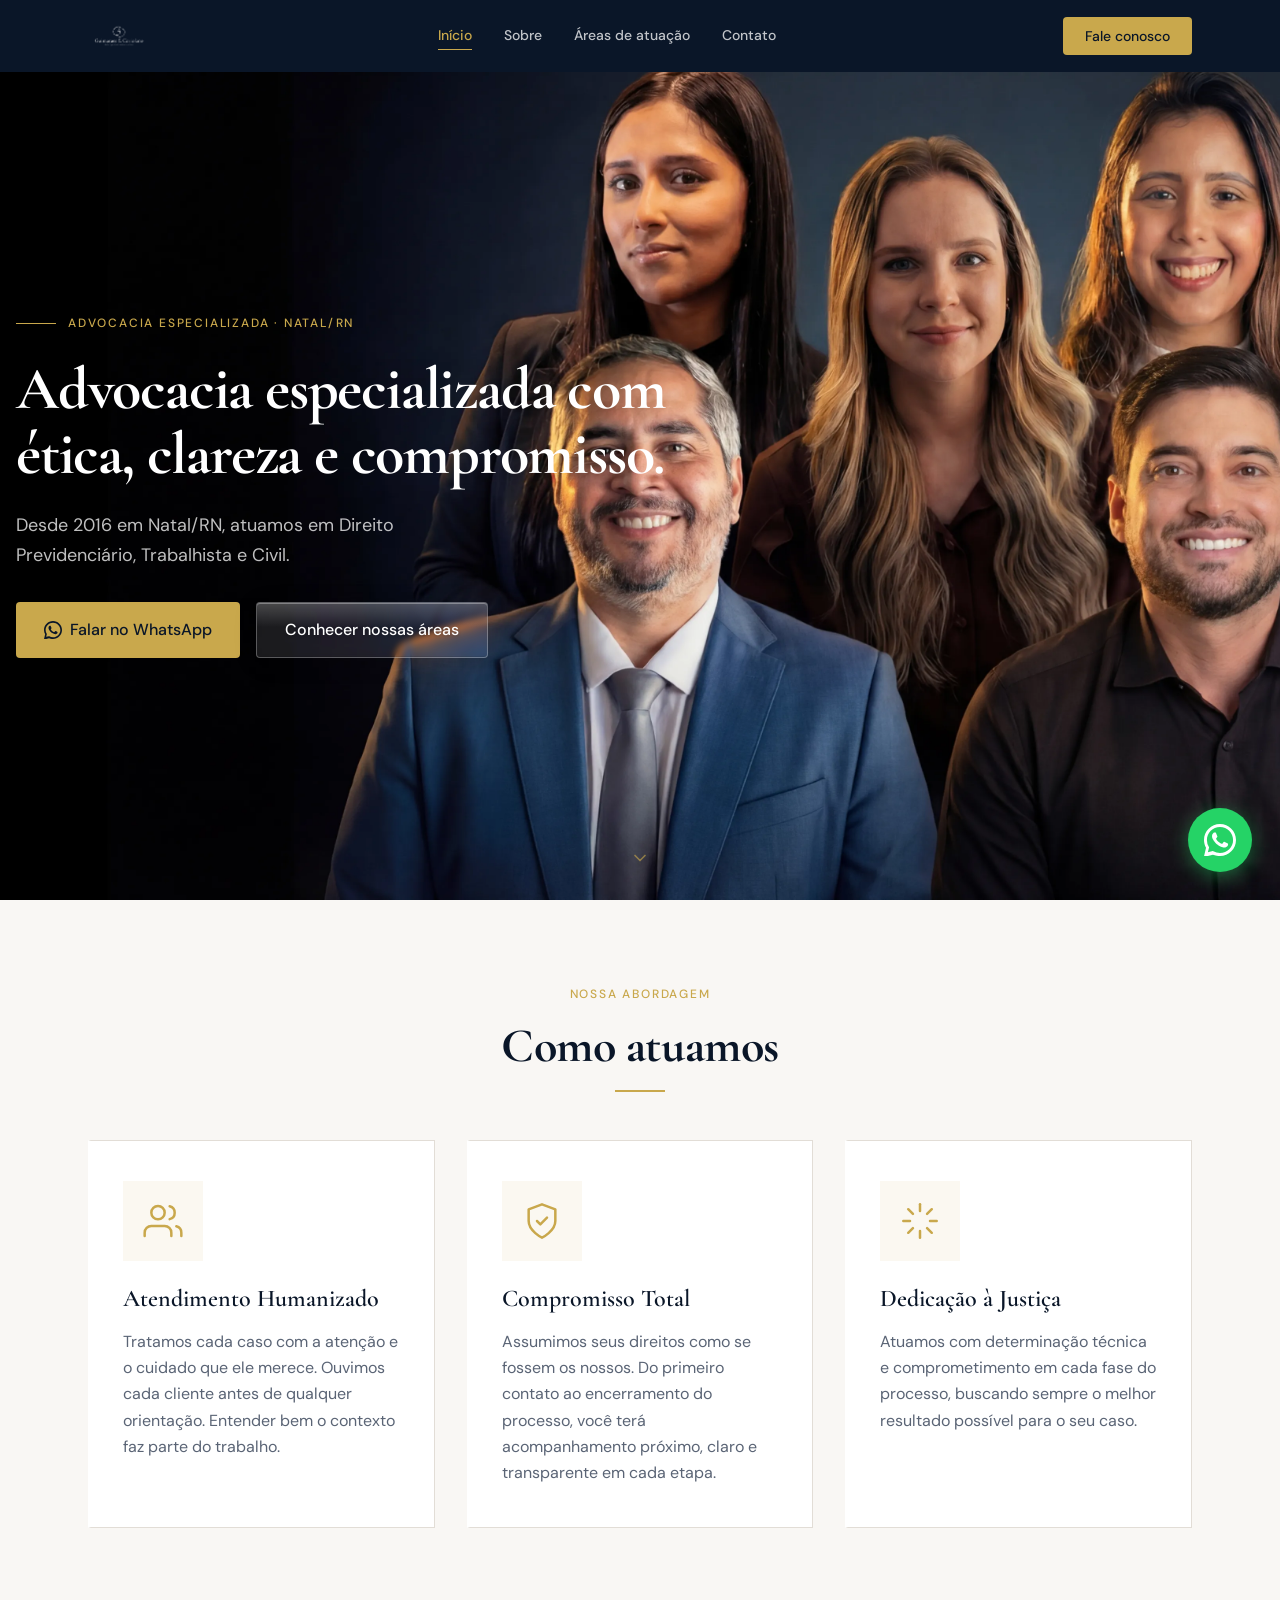
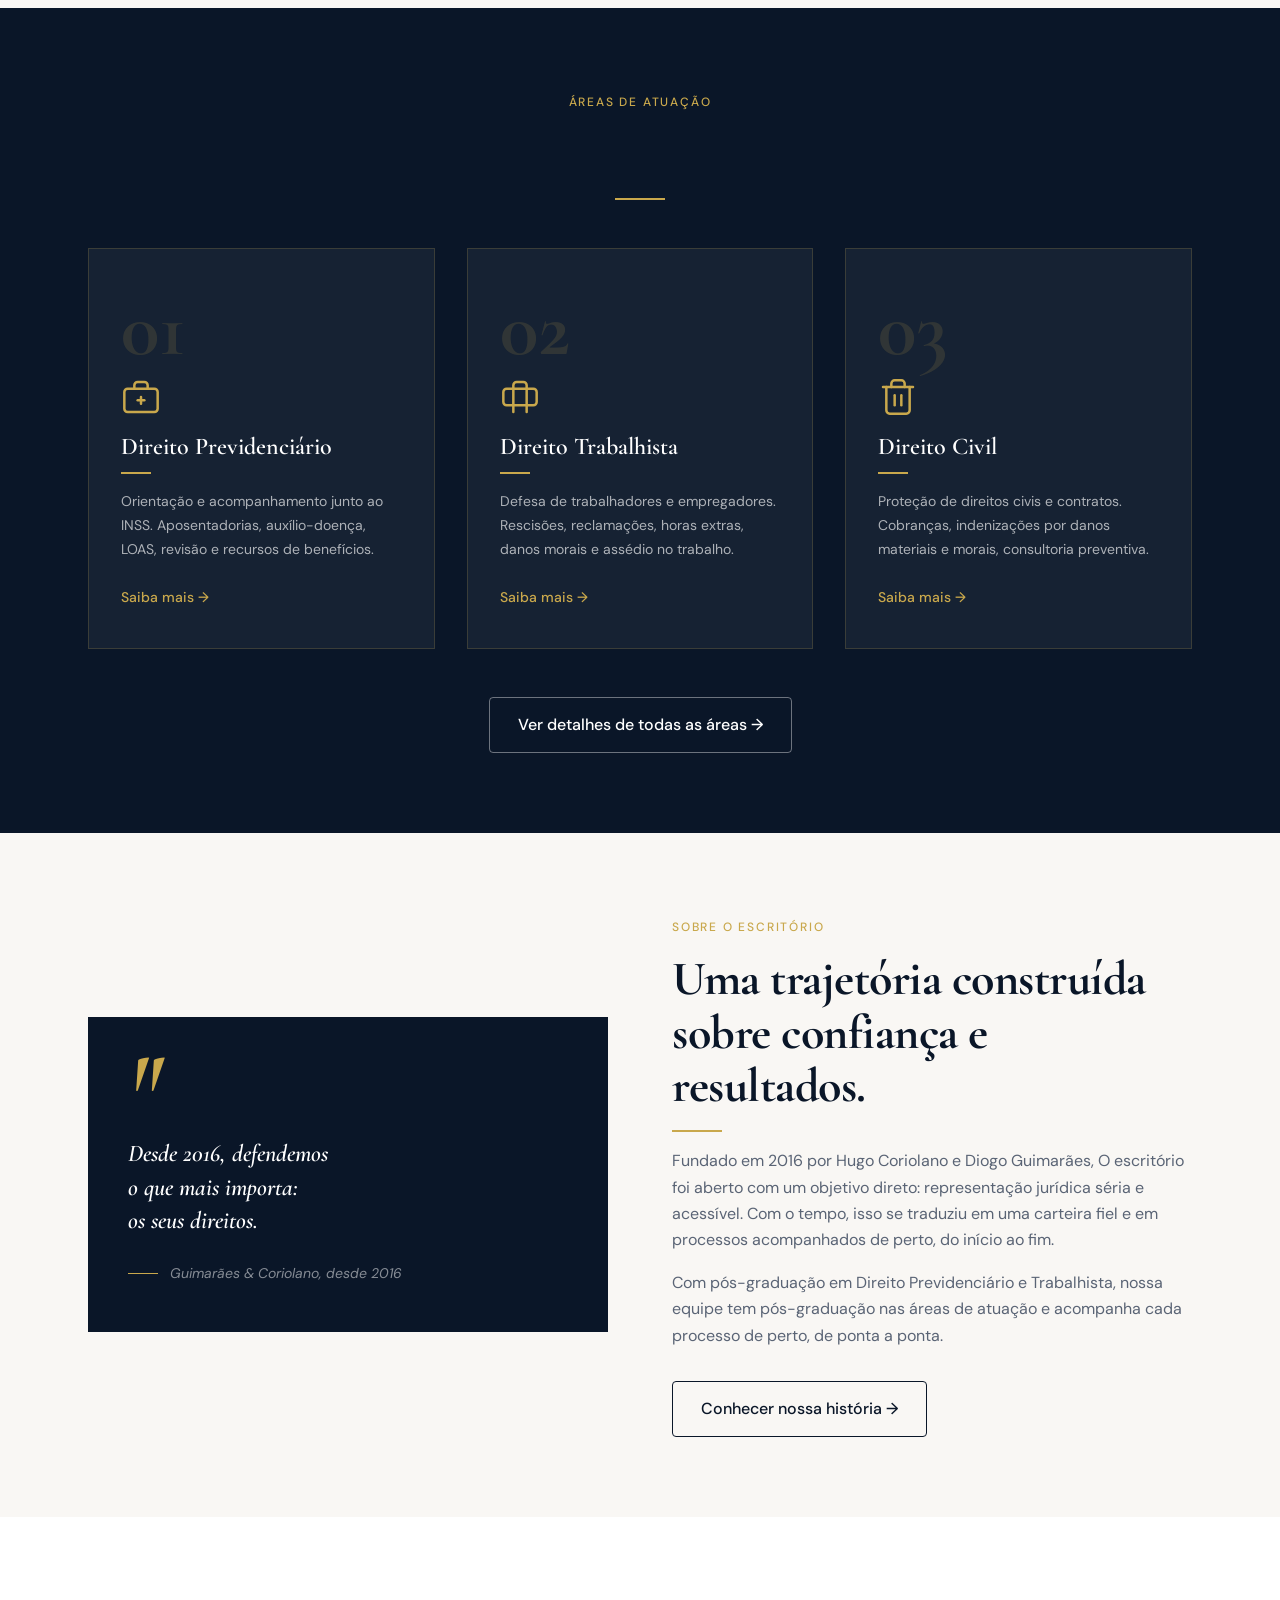
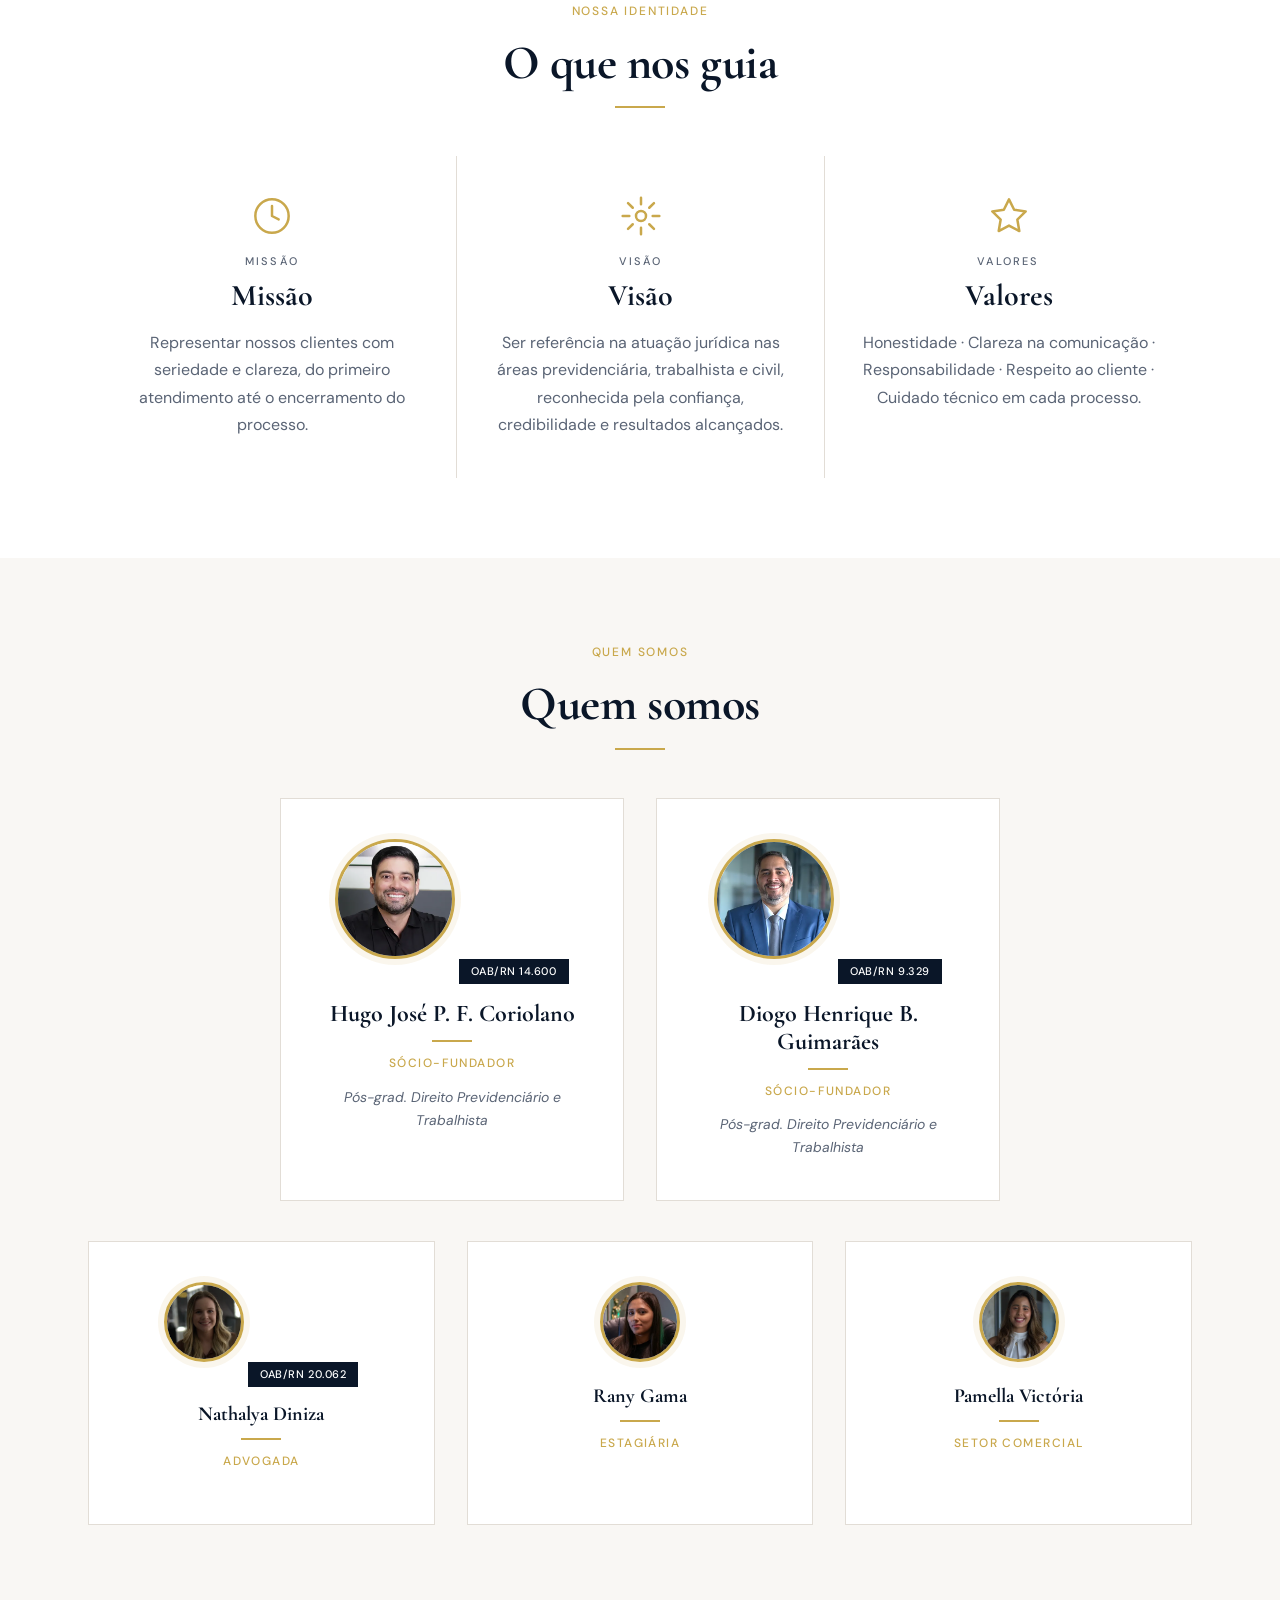
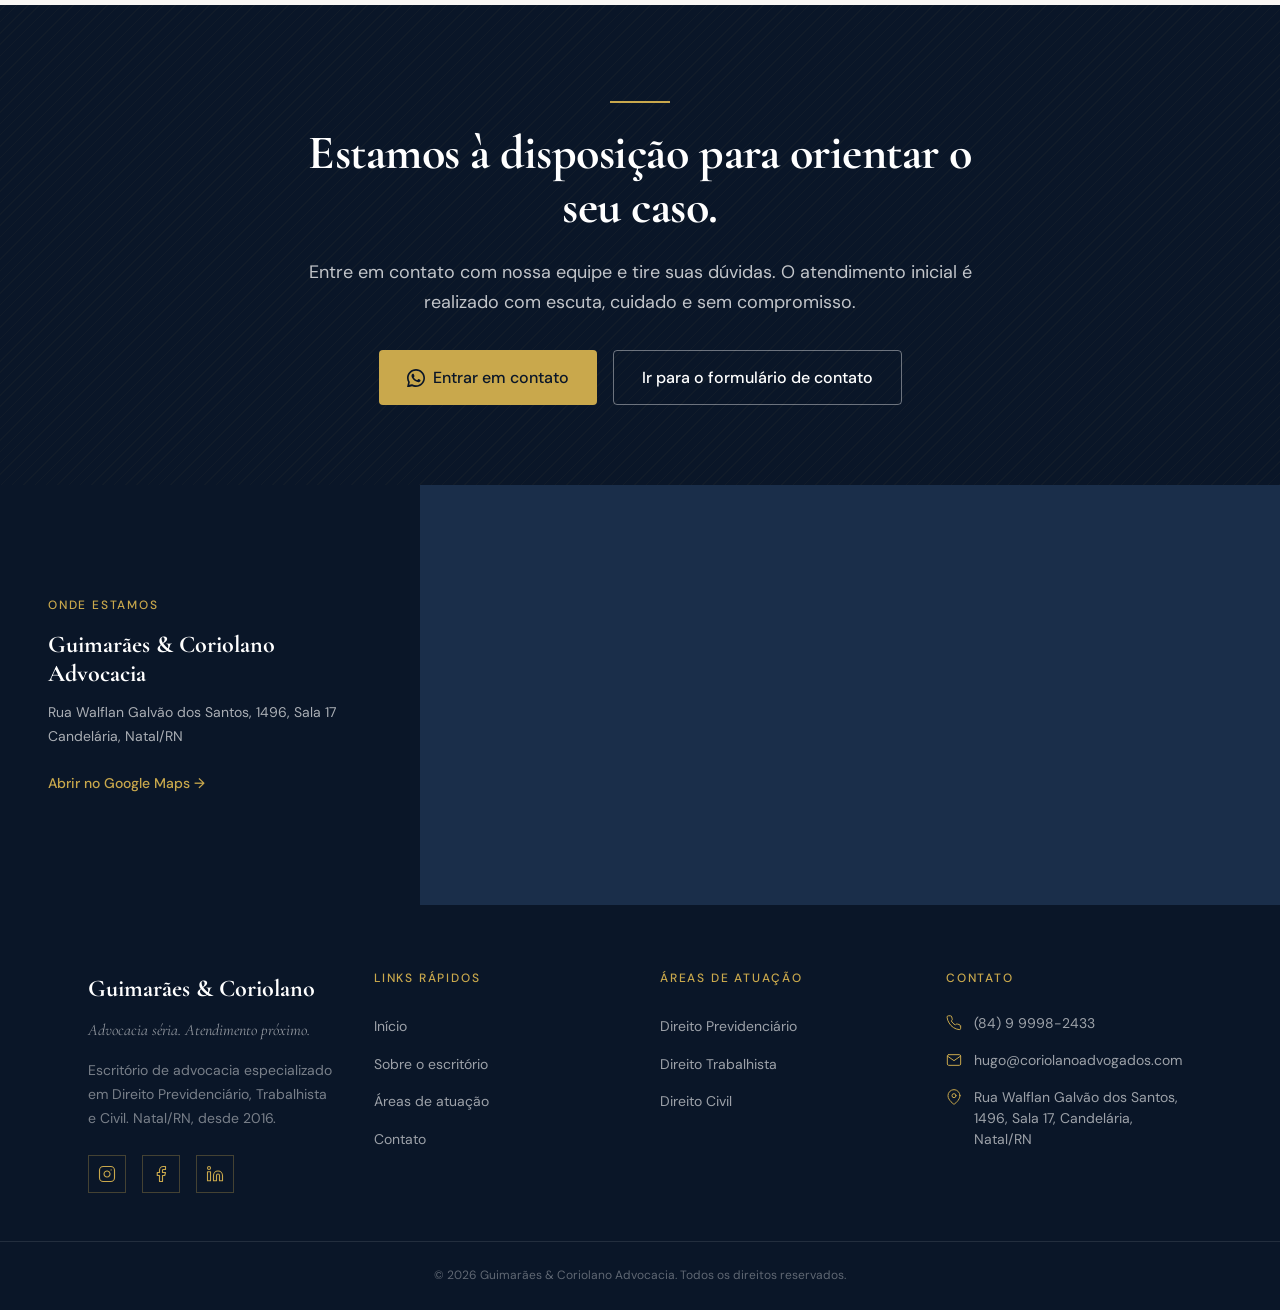
==== commit d0e37da4: "Atualiza ano do copyright no footer para 2026" ====
--- a/index.html
+++ b/index.html
@@ -535,7 +535,7 @@
 
     <div class="footer__bottom">
       <div class="container">
-        <p>&copy; 2024 Guimarães &amp; Coriolano Advocacia. Todos os direitos reservados.</p>
+        <p>&copy; 2026 Guimarães &amp; Coriolano Advocacia. Todos os direitos reservados.</p>
       </div>
     </div>
   </footer>
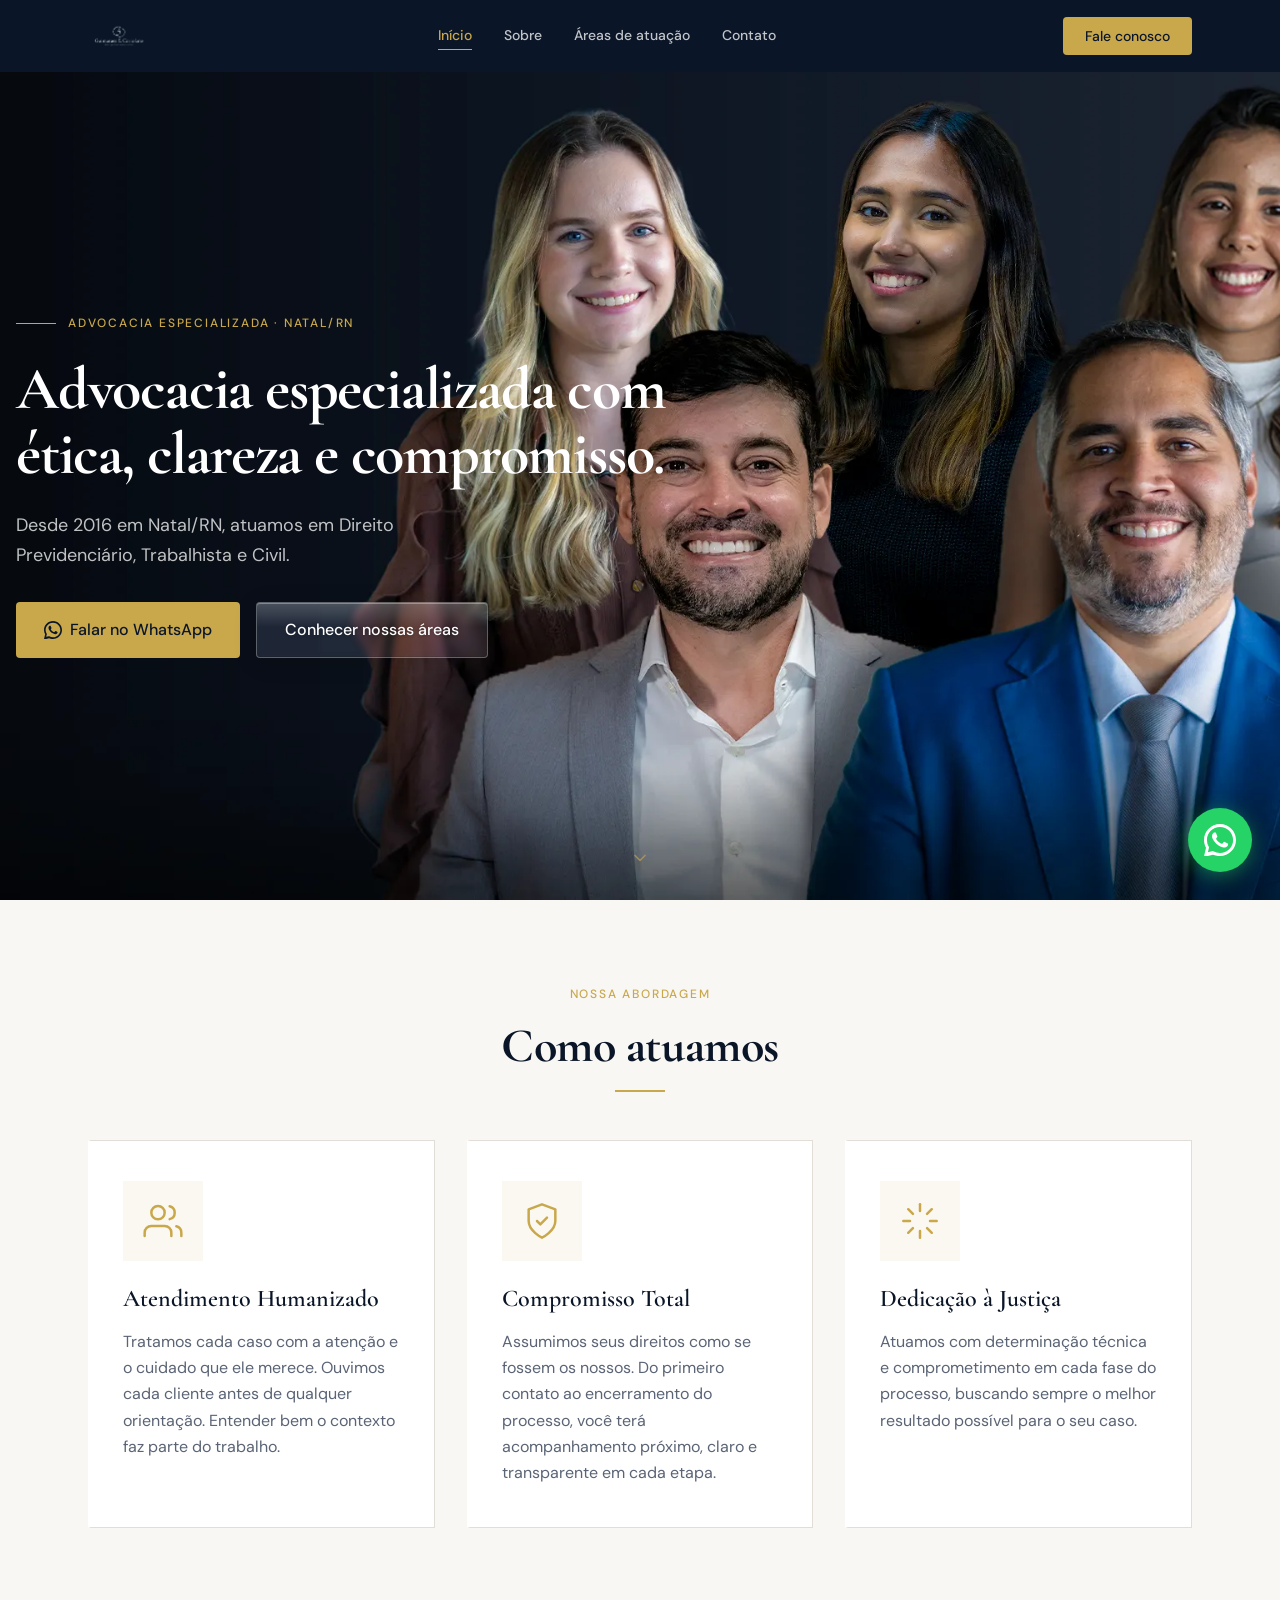
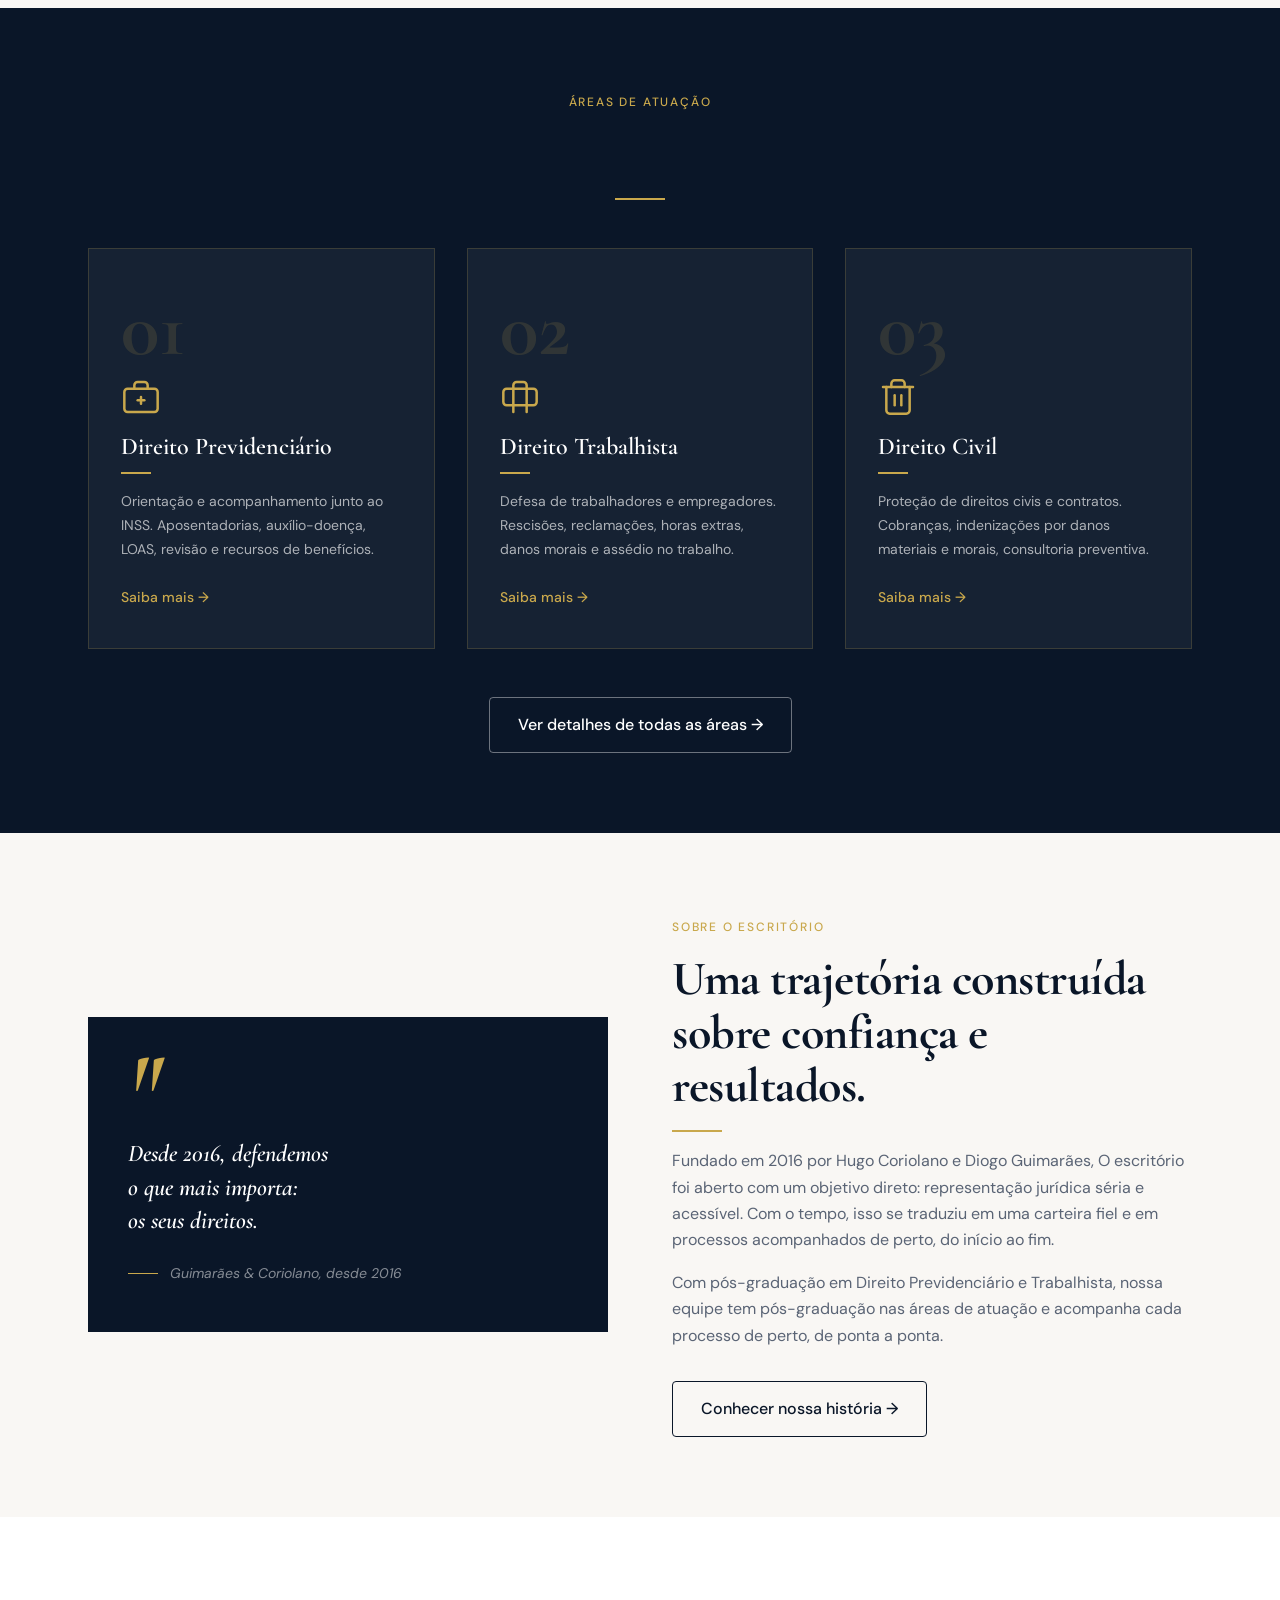
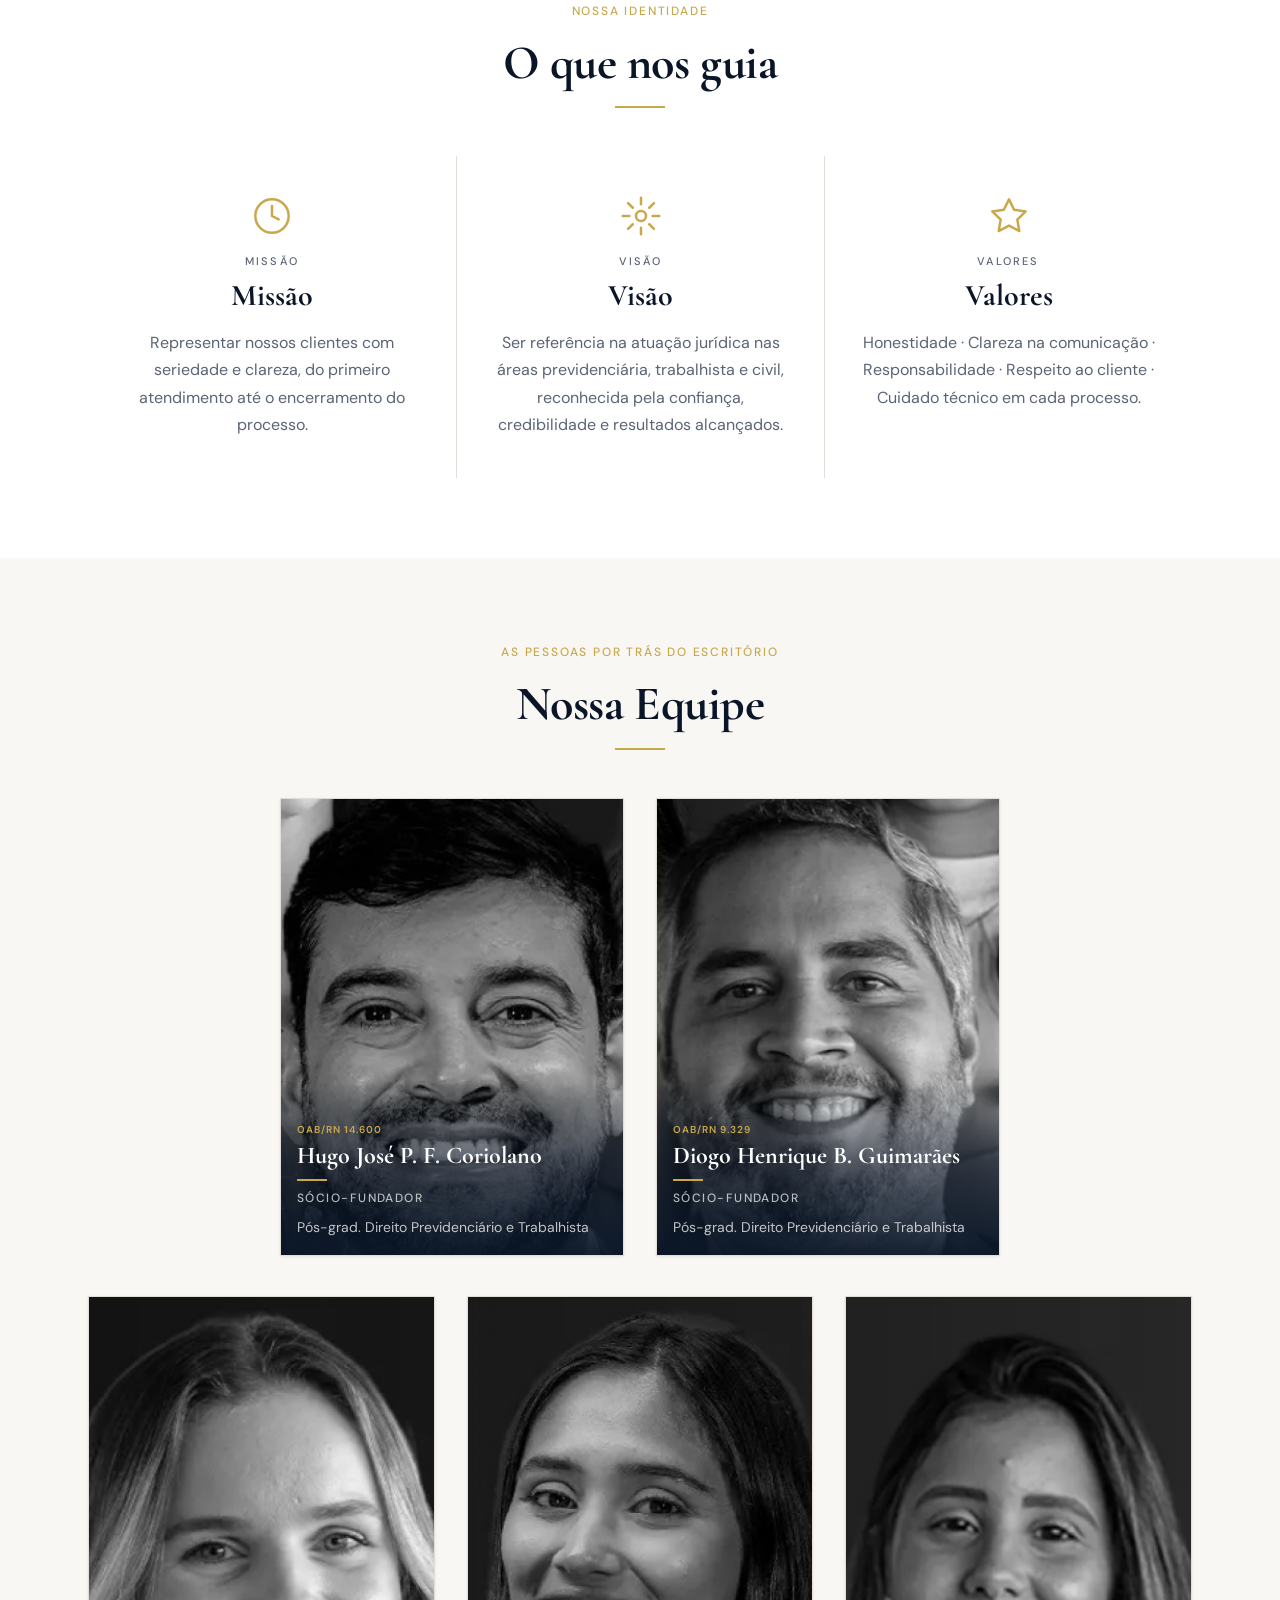
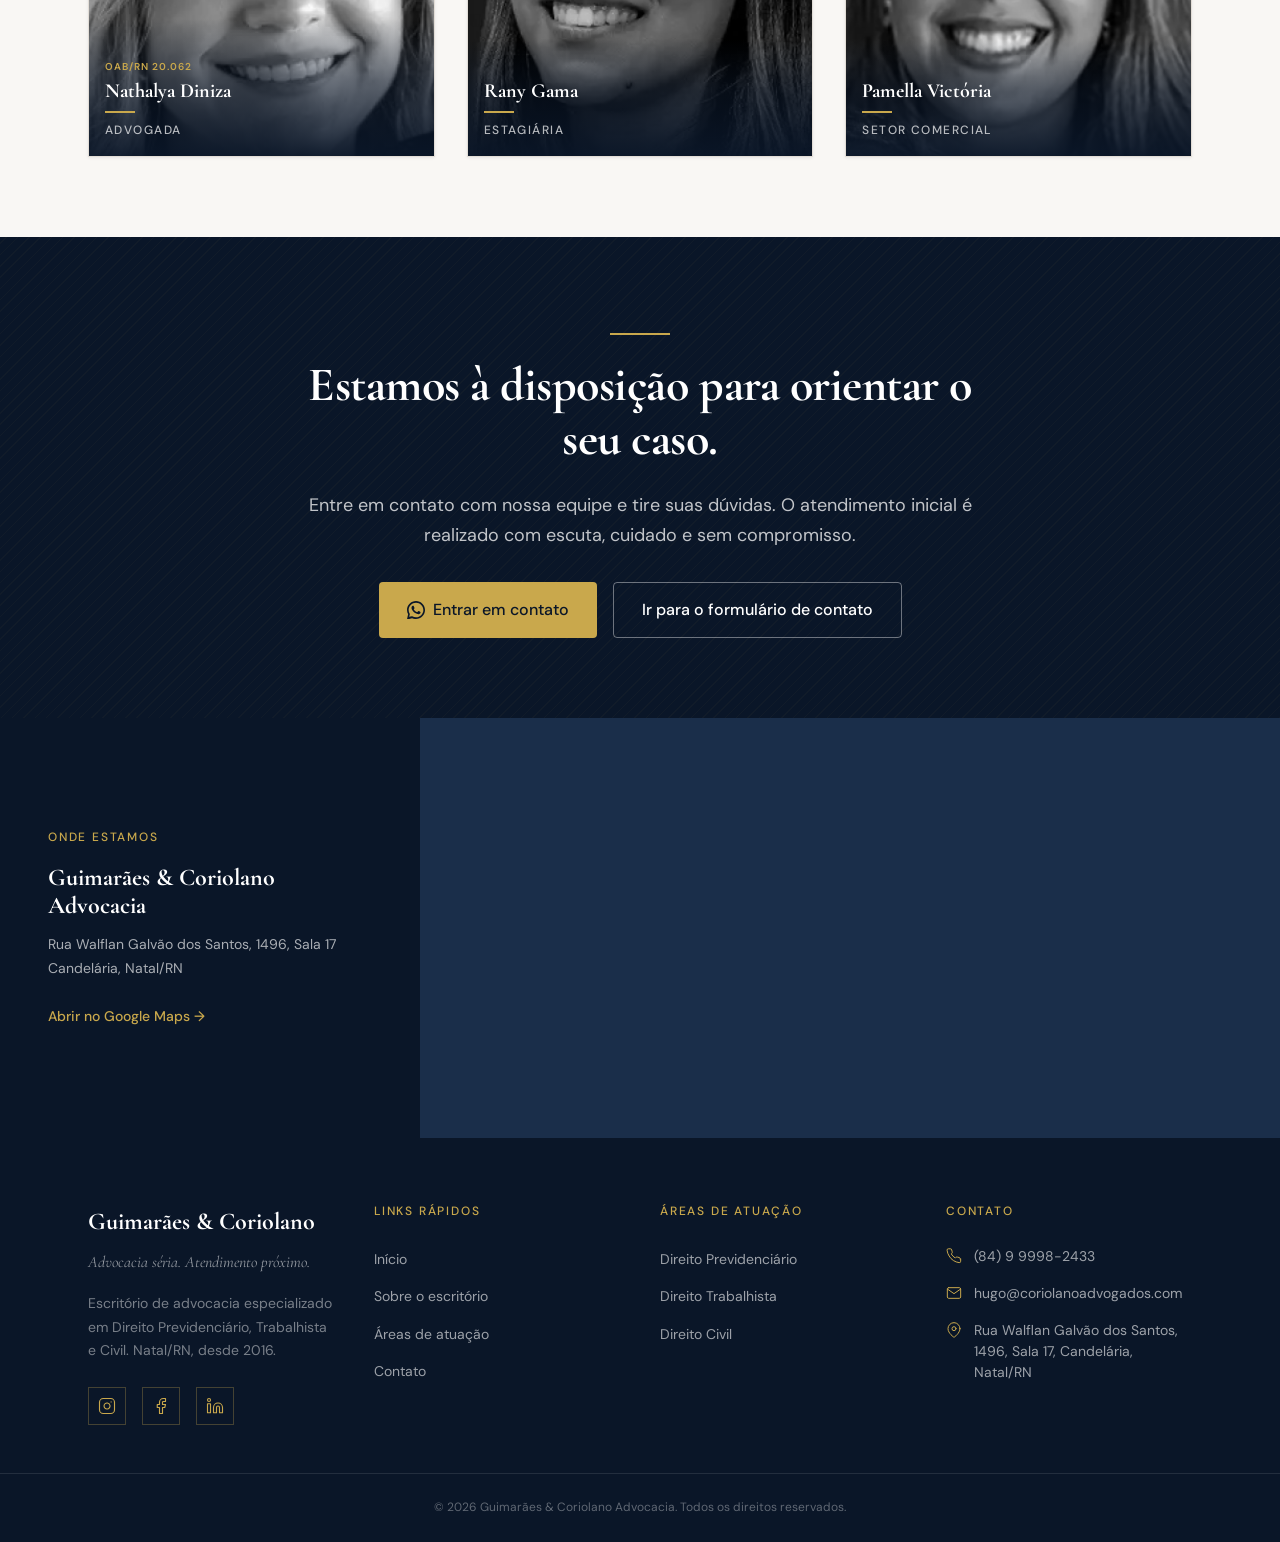
==== commit 0deeae12: "Redesign da seção Quem Somos com estilo editorial - Fotos retangulares portrait em P&B com hover de " ====
--- a/index.html
+++ b/index.html
@@ -345,8 +345,8 @@
       <div class="container">
 
         <div class="text-center" style="margin-bottom: var(--space-12);">
-          <span class="section-label fade-in">Quem somos</span>
-          <h2 class="section-title section-title--navy fade-in" data-delay="100">Quem somos</h2>
+          <span class="section-label fade-in">As pessoas por trás do escritório</span>
+          <h2 class="section-title section-title--navy fade-in" data-delay="100">Nossa Equipe</h2>
           <span class="gold-line gold-line--center fade-in" data-delay="200" aria-hidden="true"></span>
         </div>
 
@@ -354,25 +354,29 @@
         <div style="display: grid; grid-template-columns: repeat(auto-fit, minmax(280px, 1fr)); gap: var(--space-8); max-width: 720px; margin: 0 auto var(--space-10);">
 
           <article class="card-team fade-in" data-delay="100">
-            <div class="card-team__avatar-wrap">
-              <img src="assets/hugo-profile.webp" alt="Hugo José P. F. Coriolano" class="card-team__avatar">
-            </div>
-            <span class="card-team__oab">OAB/RN 14.600</span>
-            <h3 class="card-team__name">Hugo José P. F. Coriolano</h3>
-            <span class="card-team__gold-line" aria-hidden="true"></span>
-            <p class="card-team__role">Sócio-fundador</p>
-            <p class="card-team__spec">Pós-grad. Direito Previdenciário e Trabalhista</p>
+            <div class="card-team__photo-wrap">
+              <img src="assets/hugo-profile.webp" alt="Hugo José P. F. Coriolano" class="card-team__photo">
+              <div class="card-team__overlay">
+                <span class="card-team__oab">OAB/RN 14.600</span>
+                <h3 class="card-team__name">Hugo José P. F. Coriolano</h3>
+                <span class="card-team__gold-line" aria-hidden="true"></span>
+                <p class="card-team__role">Sócio-fundador</p>
+                <p class="card-team__spec">Pós-grad. Direito Previdenciário e Trabalhista</p>
+              </div>
+            </div>
           </article>
 
           <article class="card-team fade-in" data-delay="200">
-            <div class="card-team__avatar-wrap">
-              <img src="assets/diogo-profile.webp" alt="Diogo Henrique B. Guimarães" class="card-team__avatar">
-            </div>
-            <span class="card-team__oab">OAB/RN 9.329</span>
-            <h3 class="card-team__name">Diogo Henrique B. Guimarães</h3>
-            <span class="card-team__gold-line" aria-hidden="true"></span>
-            <p class="card-team__role">Sócio-fundador</p>
-            <p class="card-team__spec">Pós-grad. Direito Previdenciário e Trabalhista</p>
+            <div class="card-team__photo-wrap">
+              <img src="assets/diogo-profile.webp" alt="Diogo Henrique B. Guimarães" class="card-team__photo">
+              <div class="card-team__overlay">
+                <span class="card-team__oab">OAB/RN 9.329</span>
+                <h3 class="card-team__name">Diogo Henrique B. Guimarães</h3>
+                <span class="card-team__gold-line" aria-hidden="true"></span>
+                <p class="card-team__role">Sócio-fundador</p>
+                <p class="card-team__spec">Pós-grad. Direito Previdenciário e Trabalhista</p>
+              </div>
+            </div>
           </article>
 
         </div>
@@ -381,31 +385,37 @@
         <div class="grid-3">
 
           <article class="card-team fade-in" data-delay="100">
-            <div class="card-team__avatar-wrap">
-              <img src="assets/natalia-profile.webp" alt="Nathalya Diniza" class="card-team__avatar card-team__avatar--sm">
-            </div>
-            <span class="card-team__oab">OAB/RN 20.062</span>
-            <h3 class="card-team__name card-team__name--sm">Nathalya Diniza</h3>
-            <span class="card-team__gold-line" aria-hidden="true"></span>
-            <p class="card-team__role">Advogada</p>
+            <div class="card-team__photo-wrap">
+              <img src="assets/natalia-profile.webp" alt="Nathalya Diniza" class="card-team__photo">
+              <div class="card-team__overlay">
+                <span class="card-team__oab">OAB/RN 20.062</span>
+                <h3 class="card-team__name card-team__name--sm">Nathalya Diniza</h3>
+                <span class="card-team__gold-line" aria-hidden="true"></span>
+                <p class="card-team__role">Advogada</p>
+              </div>
+            </div>
           </article>
 
           <article class="card-team fade-in" data-delay="200">
-            <div class="card-team__avatar-wrap">
-              <img src="assets/rany-profile.webp" alt="Rany Gama" class="card-team__avatar card-team__avatar--sm">
-            </div>
-            <h3 class="card-team__name card-team__name--sm">Rany Gama</h3>
-            <span class="card-team__gold-line" aria-hidden="true"></span>
-            <p class="card-team__role">Estagiária</p>
+            <div class="card-team__photo-wrap">
+              <img src="assets/rany-profile.webp" alt="Rany Gama" class="card-team__photo">
+              <div class="card-team__overlay">
+                <h3 class="card-team__name card-team__name--sm">Rany Gama</h3>
+                <span class="card-team__gold-line" aria-hidden="true"></span>
+                <p class="card-team__role">Estagiária</p>
+              </div>
+            </div>
           </article>
 
           <article class="card-team fade-in" data-delay="300">
-            <div class="card-team__avatar-wrap">
-              <img src="assets/pamella-profile.webp" alt="Pamella Victória" class="card-team__avatar card-team__avatar--sm">
-            </div>
-            <h3 class="card-team__name card-team__name--sm">Pamella Victória</h3>
-            <span class="card-team__gold-line" aria-hidden="true"></span>
-            <p class="card-team__role">Setor Comercial</p>
+            <div class="card-team__photo-wrap">
+              <img src="assets/pamella-profile.webp" alt="Pamella Victória" class="card-team__photo">
+              <div class="card-team__overlay">
+                <h3 class="card-team__name card-team__name--sm">Pamella Victória</h3>
+                <span class="card-team__gold-line" aria-hidden="true"></span>
+                <p class="card-team__role">Setor Comercial</p>
+              </div>
+            </div>
           </article>
 
         </div>
--- a/css/components.css
+++ b/css/components.css
@@ -714,76 +714,69 @@
    ============================================================ */
 .card-team {
   background-color: var(--color-white);
+  overflow: hidden;
   border: 1px solid var(--color-border);
-  padding: 40px 32px;
-  text-align: center;
-  transition: all var(--transition);
+  box-shadow: var(--shadow-sm);
+  transition: box-shadow var(--transition), transform var(--transition);
 }
 
 .card-team:hover {
   box-shadow: var(--shadow-lg);
-  transform: translateY(-4px);
-}
-
-.card-team__avatar-wrap {
+  transform: translateY(-6px);
+}
+
+/* Foto portrait com suporte a overlay */
+.card-team__photo-wrap {
   position: relative;
-  display: inline-block;
-  margin-bottom: var(--space-4);
-}
-
-.card-team__avatar {
-  width: 120px;
-  height: 120px;
-  border-radius: 50%;
+  overflow: hidden;
+  aspect-ratio: 3 / 4;
+  background-color: var(--color-navy);
+}
+
+.card-team__photo {
+  width: 100%;
+  height: 100%;
   object-fit: cover;
-  border: 3px solid var(--color-gold);
-  box-shadow: 0 0 0 6px rgba(201,168,76,0.1);
-}
-
-.card-team__avatar--sm {
-  width: 80px;
-  height: 80px;
-}
-
-.card-team__avatar-placeholder {
-  width: 120px;
-  height: 120px;
-  border-radius: 50%;
-  background-color: var(--color-navy-mid);
-  border: 3px solid var(--color-gold);
-  box-shadow: 0 0 0 6px rgba(201,168,76,0.1);
-  display: flex;
-  align-items: center;
-  justify-content: center;
-  font-family: var(--font-heading);
-  font-weight: 700;
-  font-size: var(--text-3xl);
-  color: rgba(201,168,76,0.6);
-}
-
-.card-team__avatar-placeholder--sm {
-  width: 80px;
-  height: 80px;
-  font-size: var(--text-xl);
-}
-
+  object-position: top center;
+  filter: grayscale(100%);
+  transition: filter 0.55s ease, transform 0.55s ease;
+  display: block;
+}
+
+.card-team:hover .card-team__photo {
+  filter: grayscale(0%) saturate(1.2);
+  transform: scale(1.04);
+}
+
+/* Overlay gradiente sobre a foto */
+.card-team__overlay {
+  position: absolute;
+  bottom: 0;
+  left: 0;
+  right: 0;
+  padding: var(--space-10) var(--space-4) var(--space-4) var(--space-4);
+  background: linear-gradient(to top, rgba(10,22,40,0.95) 0%, rgba(10,22,40,0.55) 55%, transparent 100%);
+}
+
+/* OAB dentro do overlay */
 .card-team__oab {
-  display: inline-block;
-  background-color: var(--color-navy);
-  color: var(--color-white);
+  display: block;
   font-family: var(--font-body);
-  font-size: 11px;
-  font-weight: 500;
-  padding: 4px 12px;
-  margin-bottom: var(--space-4);
-  letter-spacing: 0.05em;
-}
-
+  font-size: 10px;
+  font-weight: 600;
+  color: var(--color-gold);
+  text-transform: uppercase;
+  letter-spacing: 0.1em;
+  margin-bottom: var(--space-1);
+}
+
+/* Nome dentro do overlay */
 .card-team__name {
   font-family: var(--font-heading);
   font-weight: 700;
   font-size: var(--text-2xl);
-  color: var(--color-navy);
+  color: var(--color-white);
+  line-height: 1.2;
   margin-bottom: var(--space-2);
 }
 
@@ -791,28 +784,42 @@
   font-size: var(--text-xl);
 }
 
+/* Linha dourada */
 .card-team__gold-line {
   display: block;
-  width: 40px;
+  width: 30px;
   height: 2px;
   background-color: var(--color-gold);
-  margin: var(--space-3) auto;
-}
-
+  margin-bottom: var(--space-2);
+}
+
+/* Cargo dentro do overlay */
 .card-team__role {
   font-family: var(--font-body);
   font-weight: 500;
   font-size: var(--text-xs);
-  color: var(--color-gold);
+  color: rgba(255, 255, 255, 0.7);
   text-transform: uppercase;
   letter-spacing: 0.12em;
-  margin-bottom: var(--space-3);
-}
-
+}
+
+/* Corpo abaixo da foto (apenas para spec) */
+.card-team__body {
+  margin: var(--space-4) var(--space-4) var(--space-4);
+  padding-left: var(--space-4);
+  border-left: 2px solid var(--color-gold);
+}
+
+/* Especialidade */
 .card-team__spec {
   font-size: var(--text-sm);
   color: var(--color-text-muted);
-  font-style: italic;
+  line-height: 1.6;
+}
+
+.card-team__overlay .card-team__spec {
+  color: rgba(255, 255, 255, 0.75);
+  margin-top: var(--space-2);
 }
 
 /* ============================================================
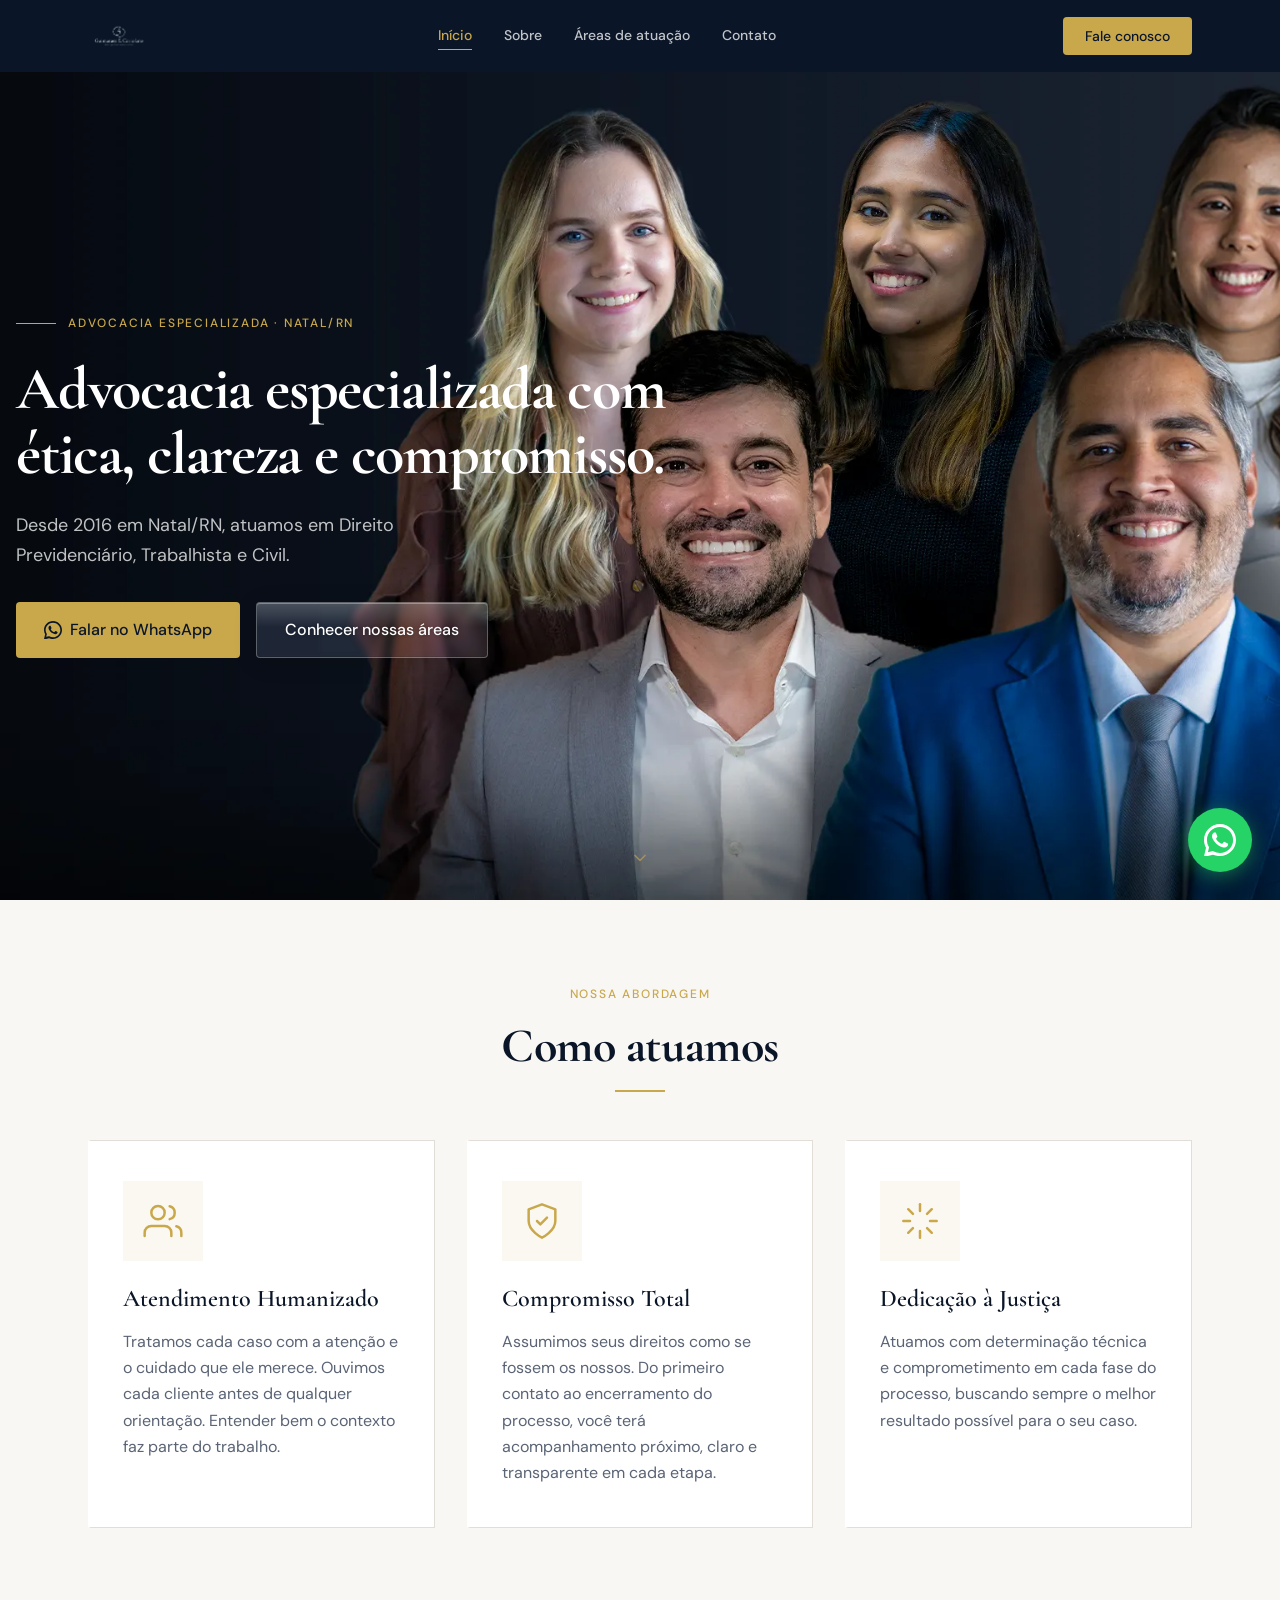
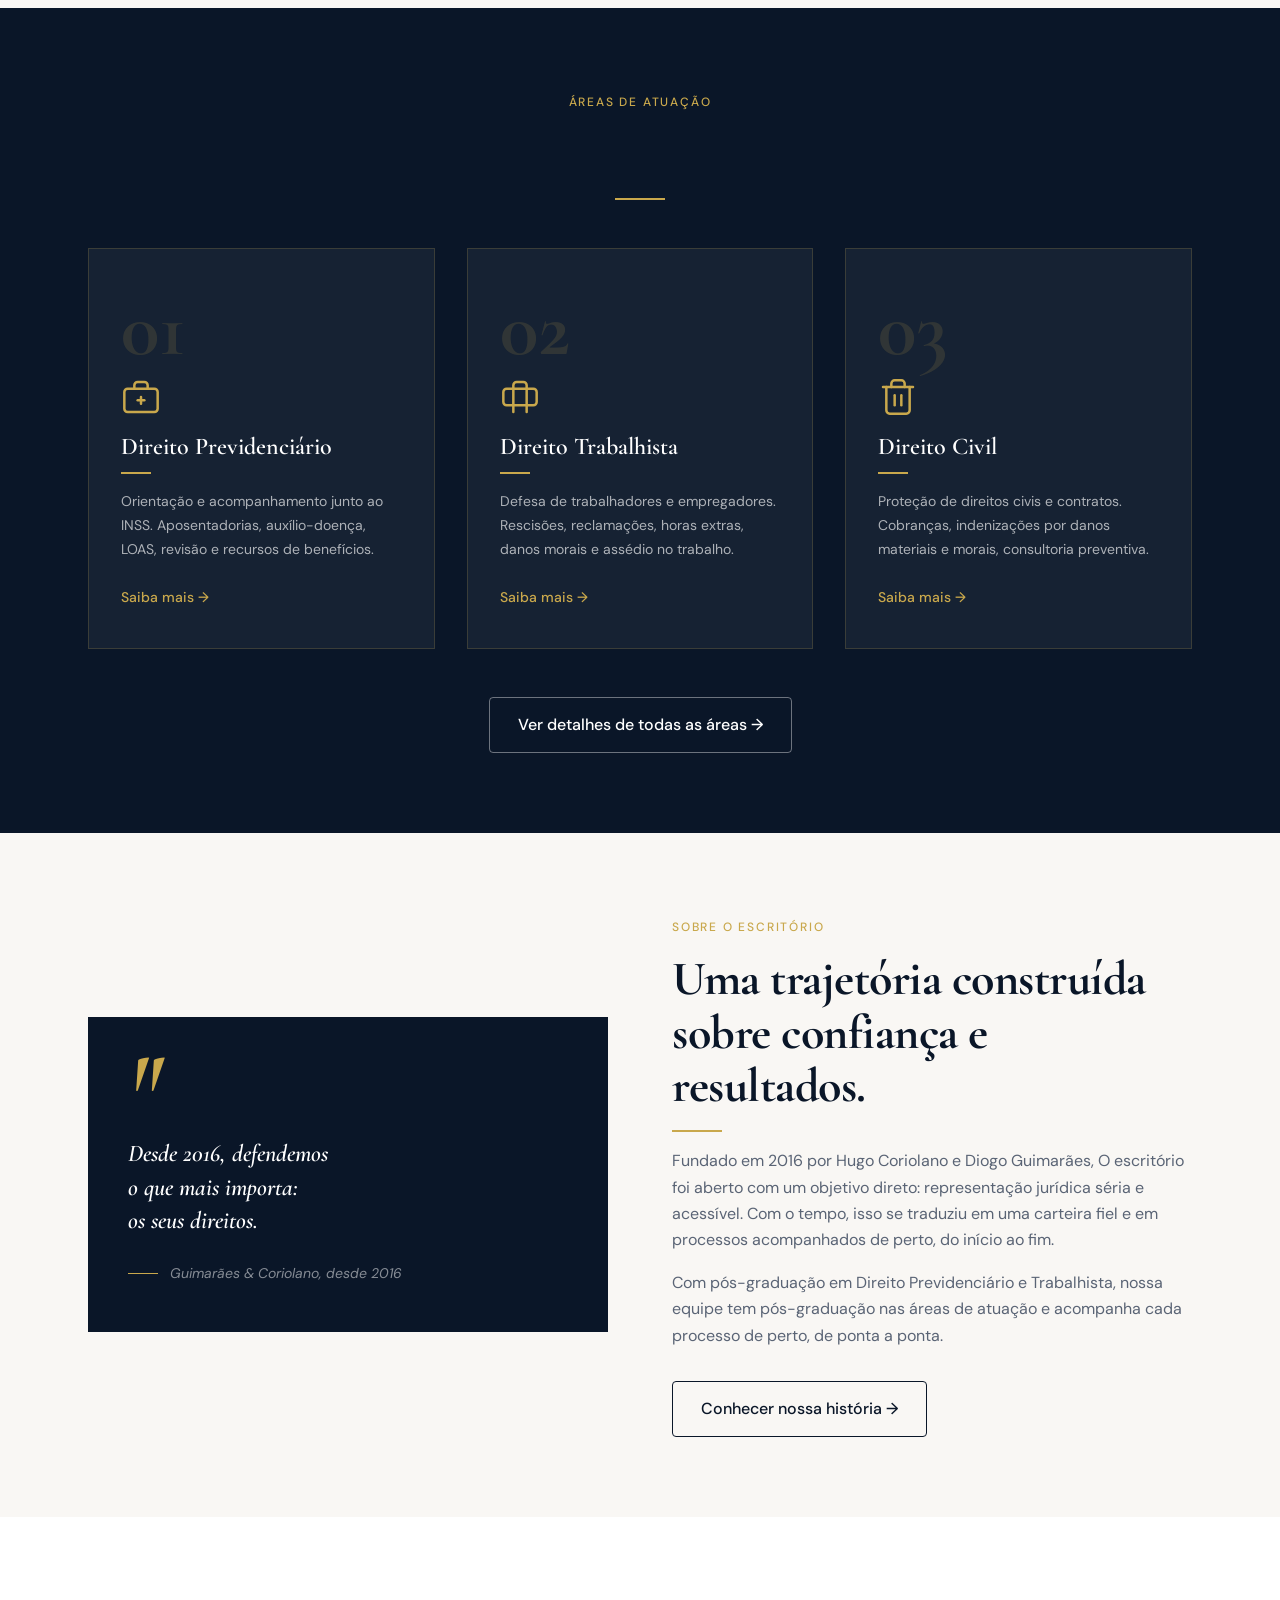
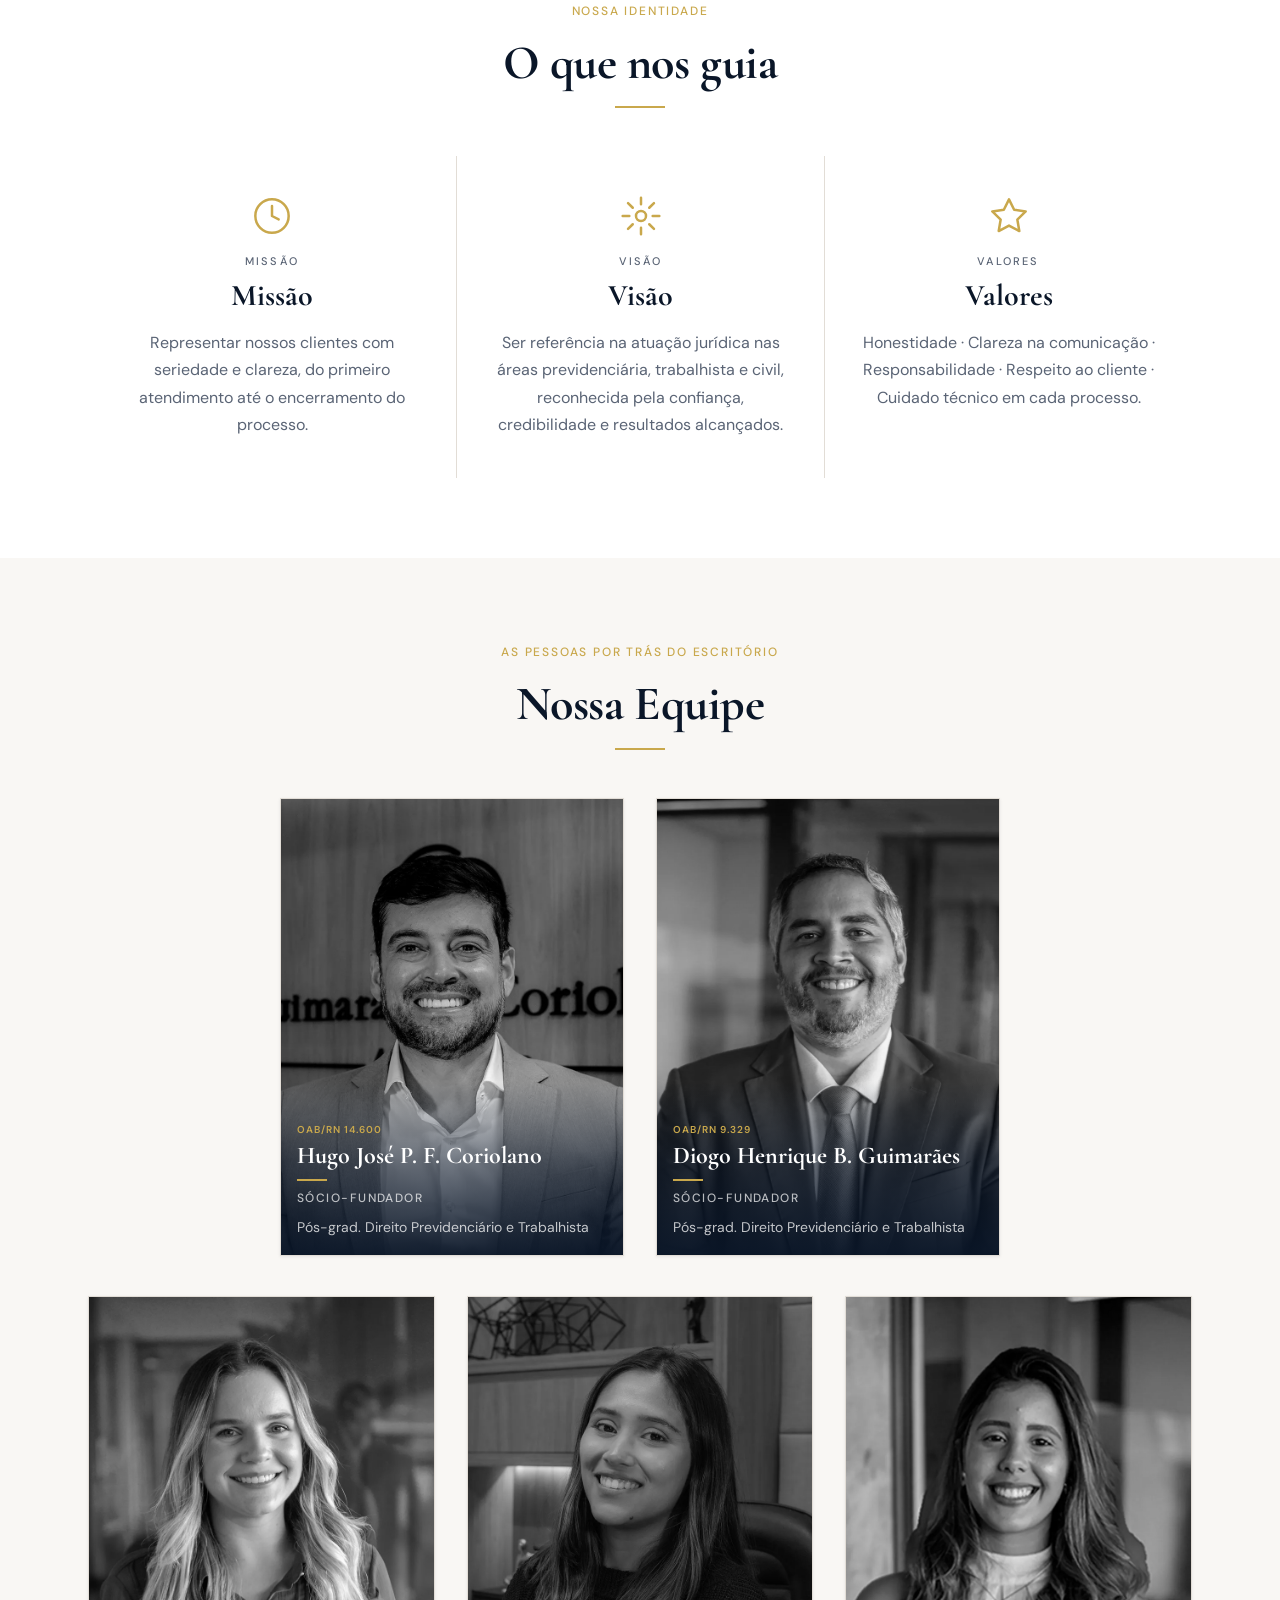
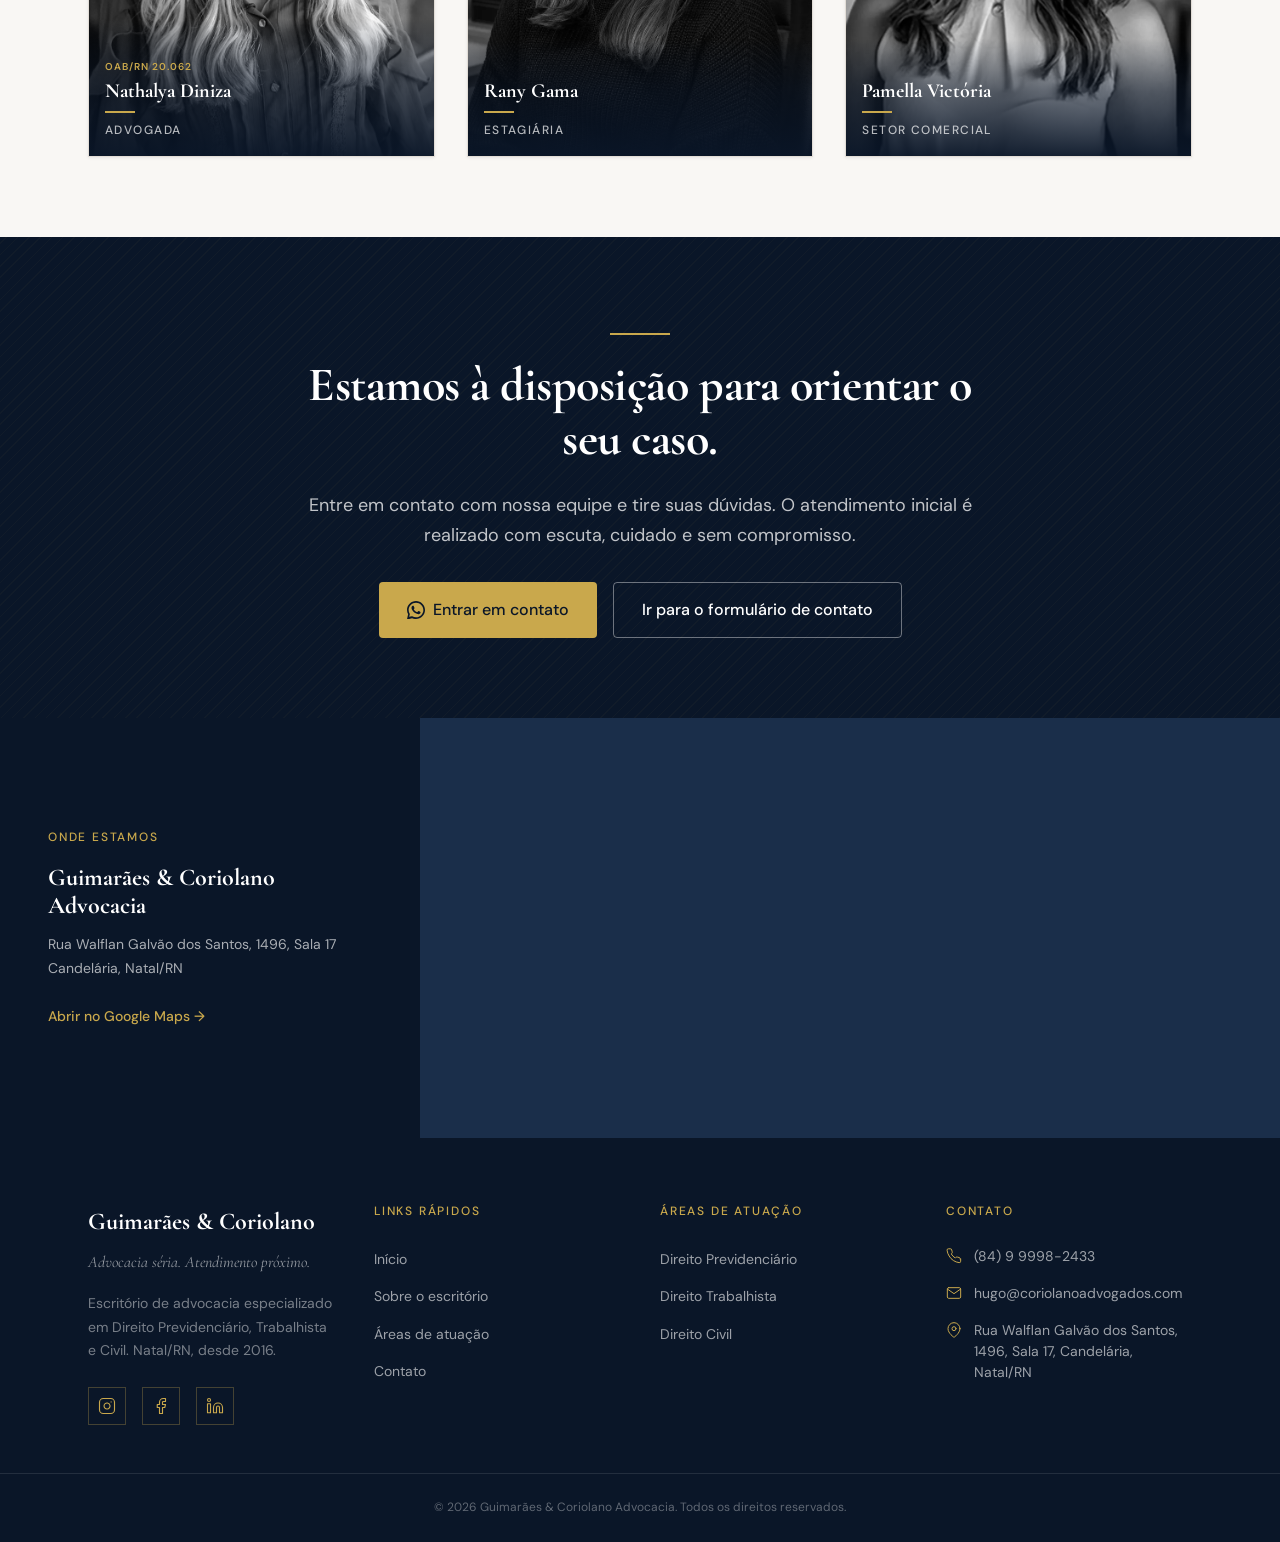
==== commit 607752a1: "Adiciona logo no hero mobile e ajusta espaçamentos Co-Authored-By: Claude Sonnet 4.6 <noreply@anthro" ====
--- a/index.html
+++ b/index.html
@@ -82,6 +82,10 @@
       <div class="hero__inner">
         <div class="container">
           <div class="hero__content">
+            <div class="hero__logo" aria-hidden="true">
+              <img src="logo.webp" alt="Guimarães &amp; Coriolano Advocacia">
+            </div>
+
             <div class="hero__label" aria-hidden="true">
               <span class="hero__label-line"></span>
               <span class="hero__label-text">Advocacia Especializada · Natal/RN</span>
--- a/css/components.css
+++ b/css/components.css
@@ -908,6 +908,10 @@
   max-width: 750px;
 }
 
+.hero__logo {
+  display: none;
+}
+
 .hero__text {
   font-size: var(--text-lg);
   color: rgba(255,255,255,0.75);
@@ -1514,7 +1518,7 @@
 
   .hero__inner {
     width: 100%;
-    padding-top: var(--space-10);
+    padding-top: var(--space-4);
     padding-bottom: 0;
     /* limita o conteúdo à metade superior */
     max-height: 50dvh;
@@ -1531,17 +1535,30 @@
     text-align: center;
   }
 
+  .hero__logo {
+    display: flex;
+    justify-content: center;
+    margin-bottom: var(--space-2);
+  }
+
+  .hero__logo img {
+    height: 168px;
+    width: auto;
+  }
+
   .hero__label {
     justify-content: center;
   }
 
   .hero__title {
     font-size: clamp(1.9rem, 7vw, 2.5rem);
+    margin-bottom: var(--space-3);
   }
 
   .hero__text {
     max-width: 100%;
     font-size: var(--text-base);
+    margin-bottom: var(--space-4);
   }
 
   .hero__btns {
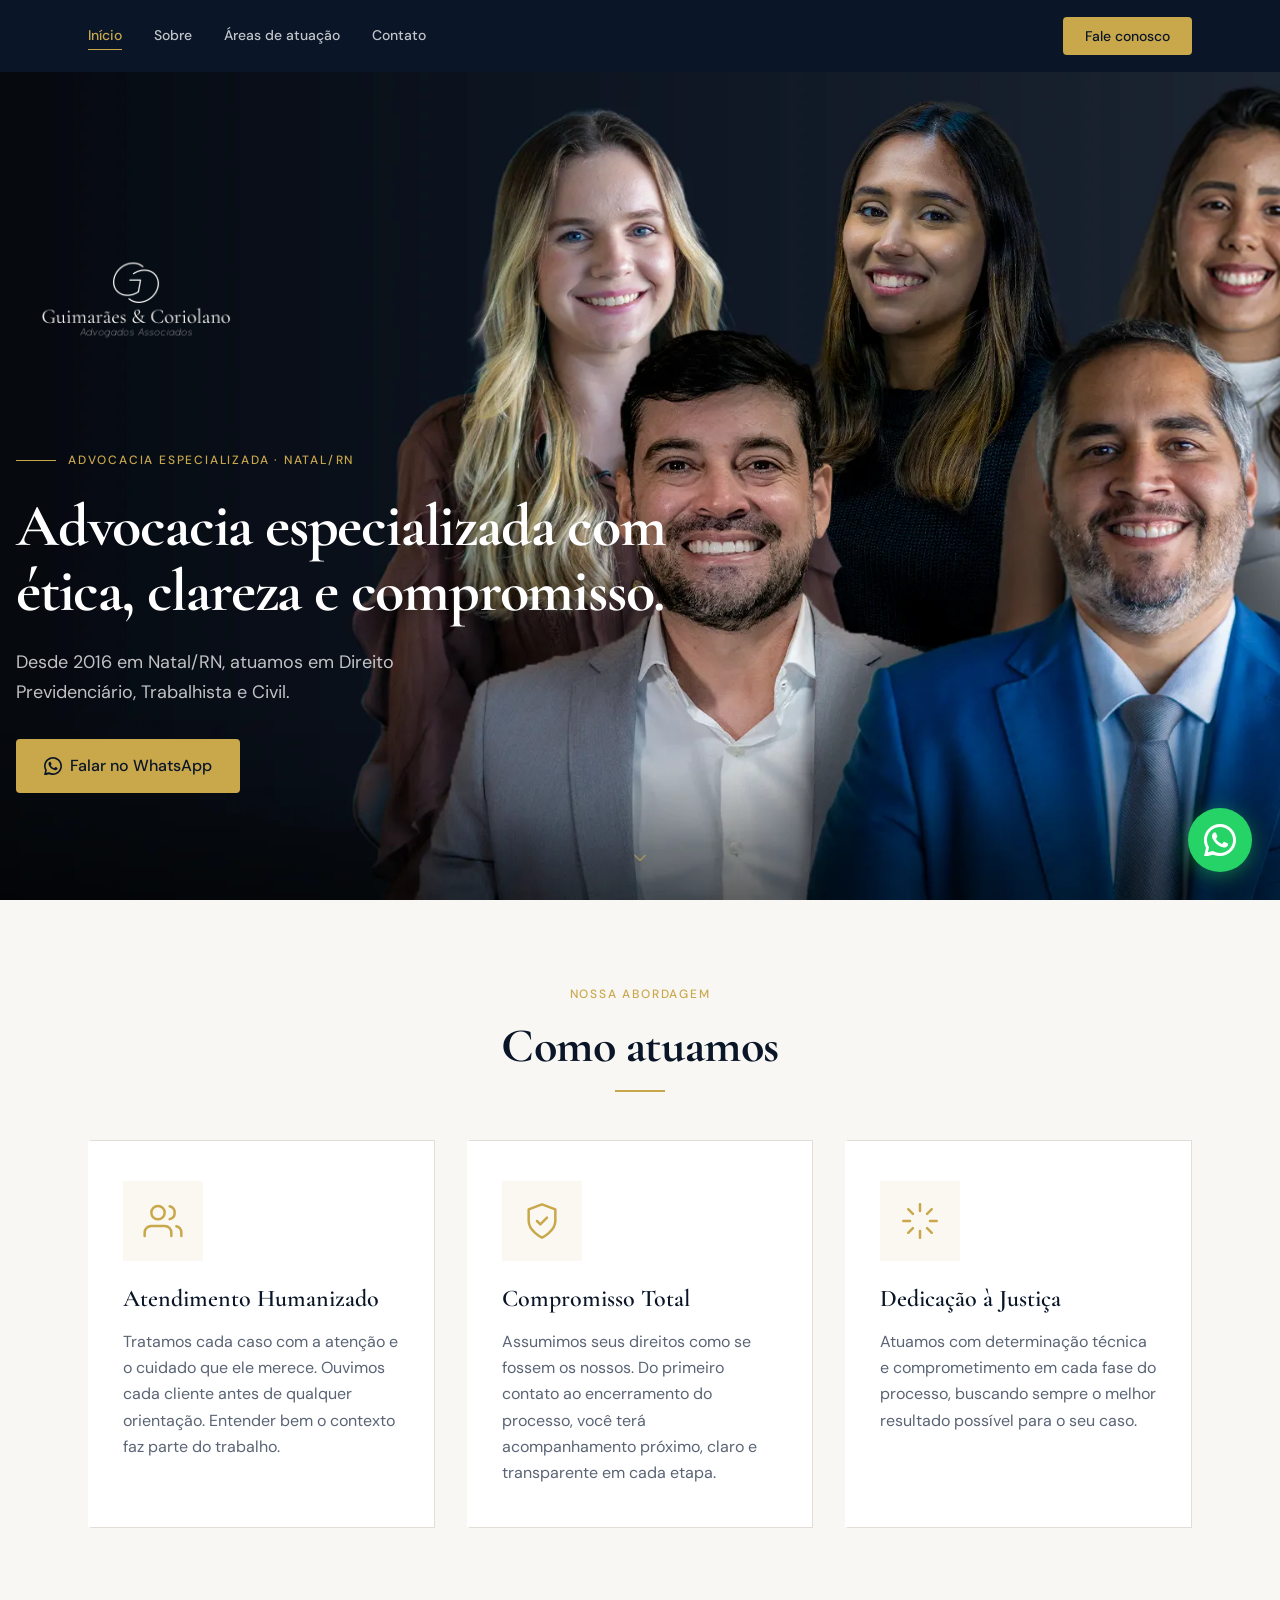
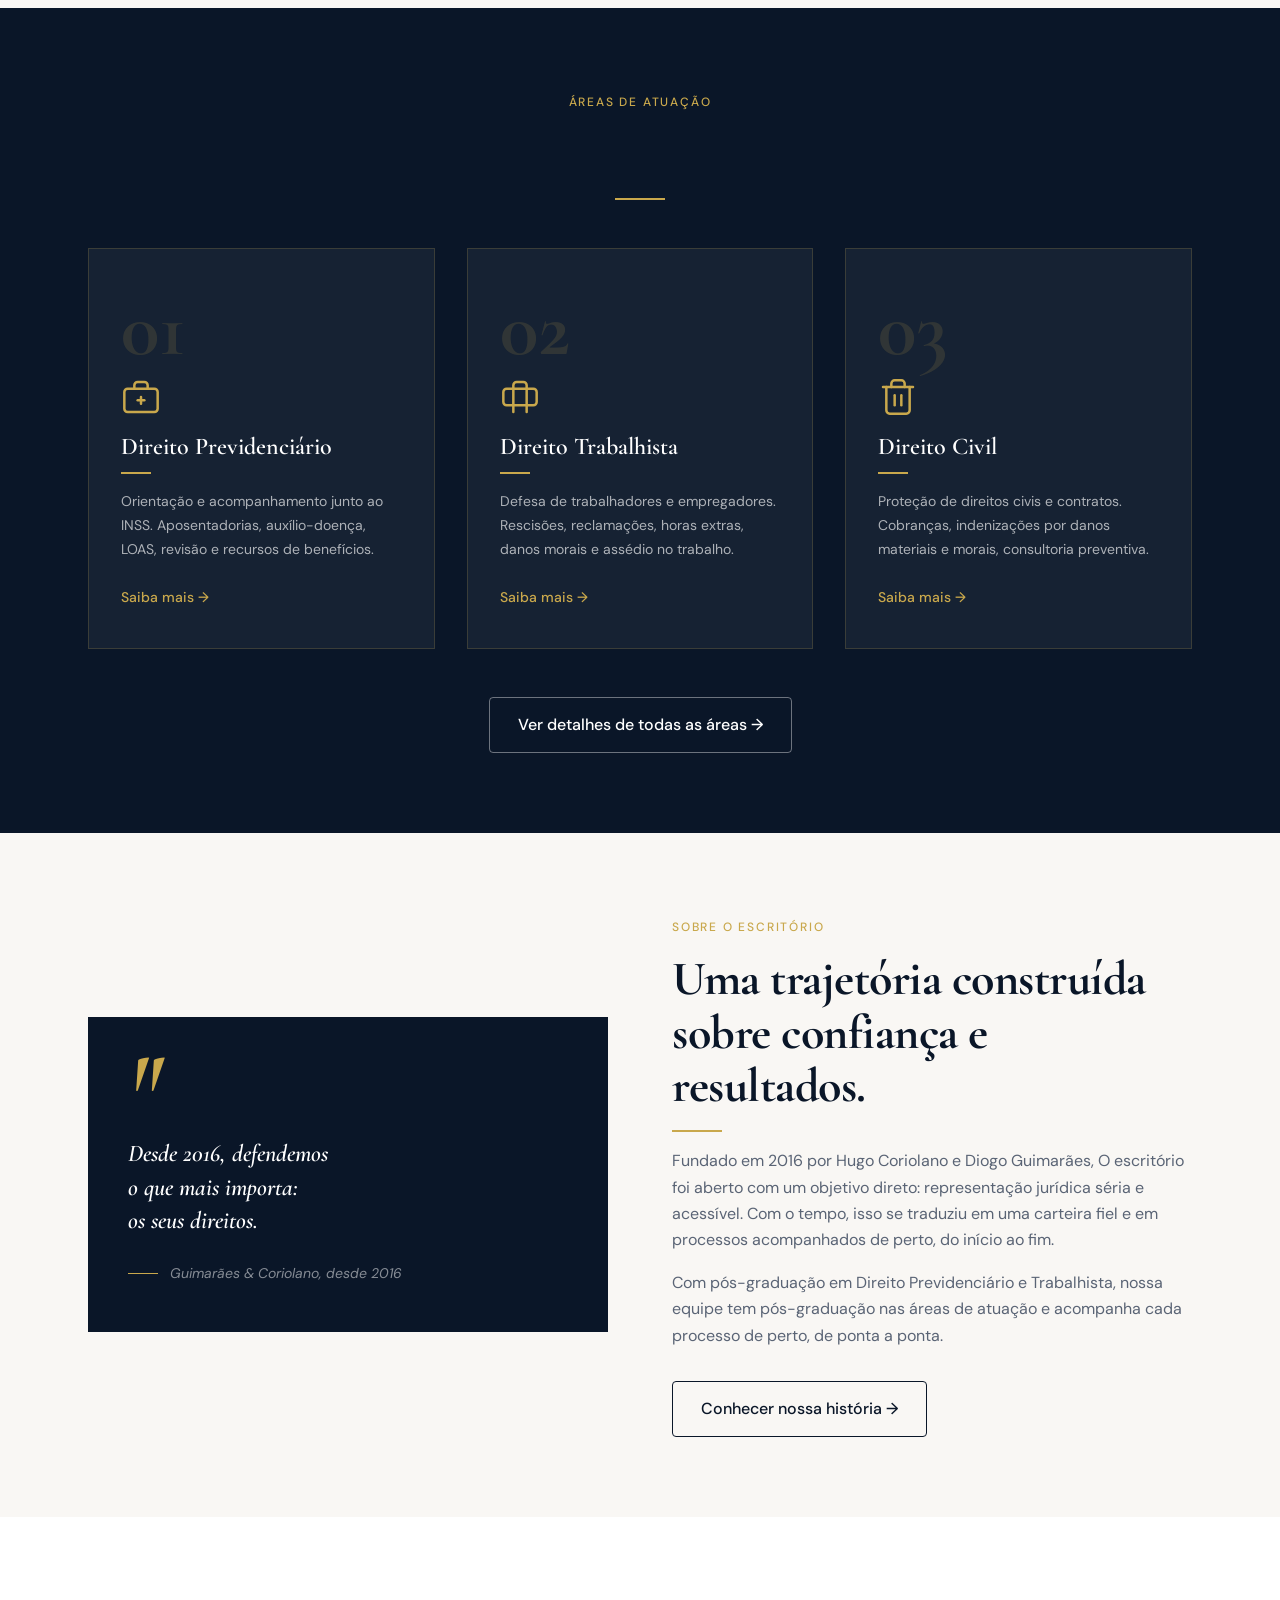
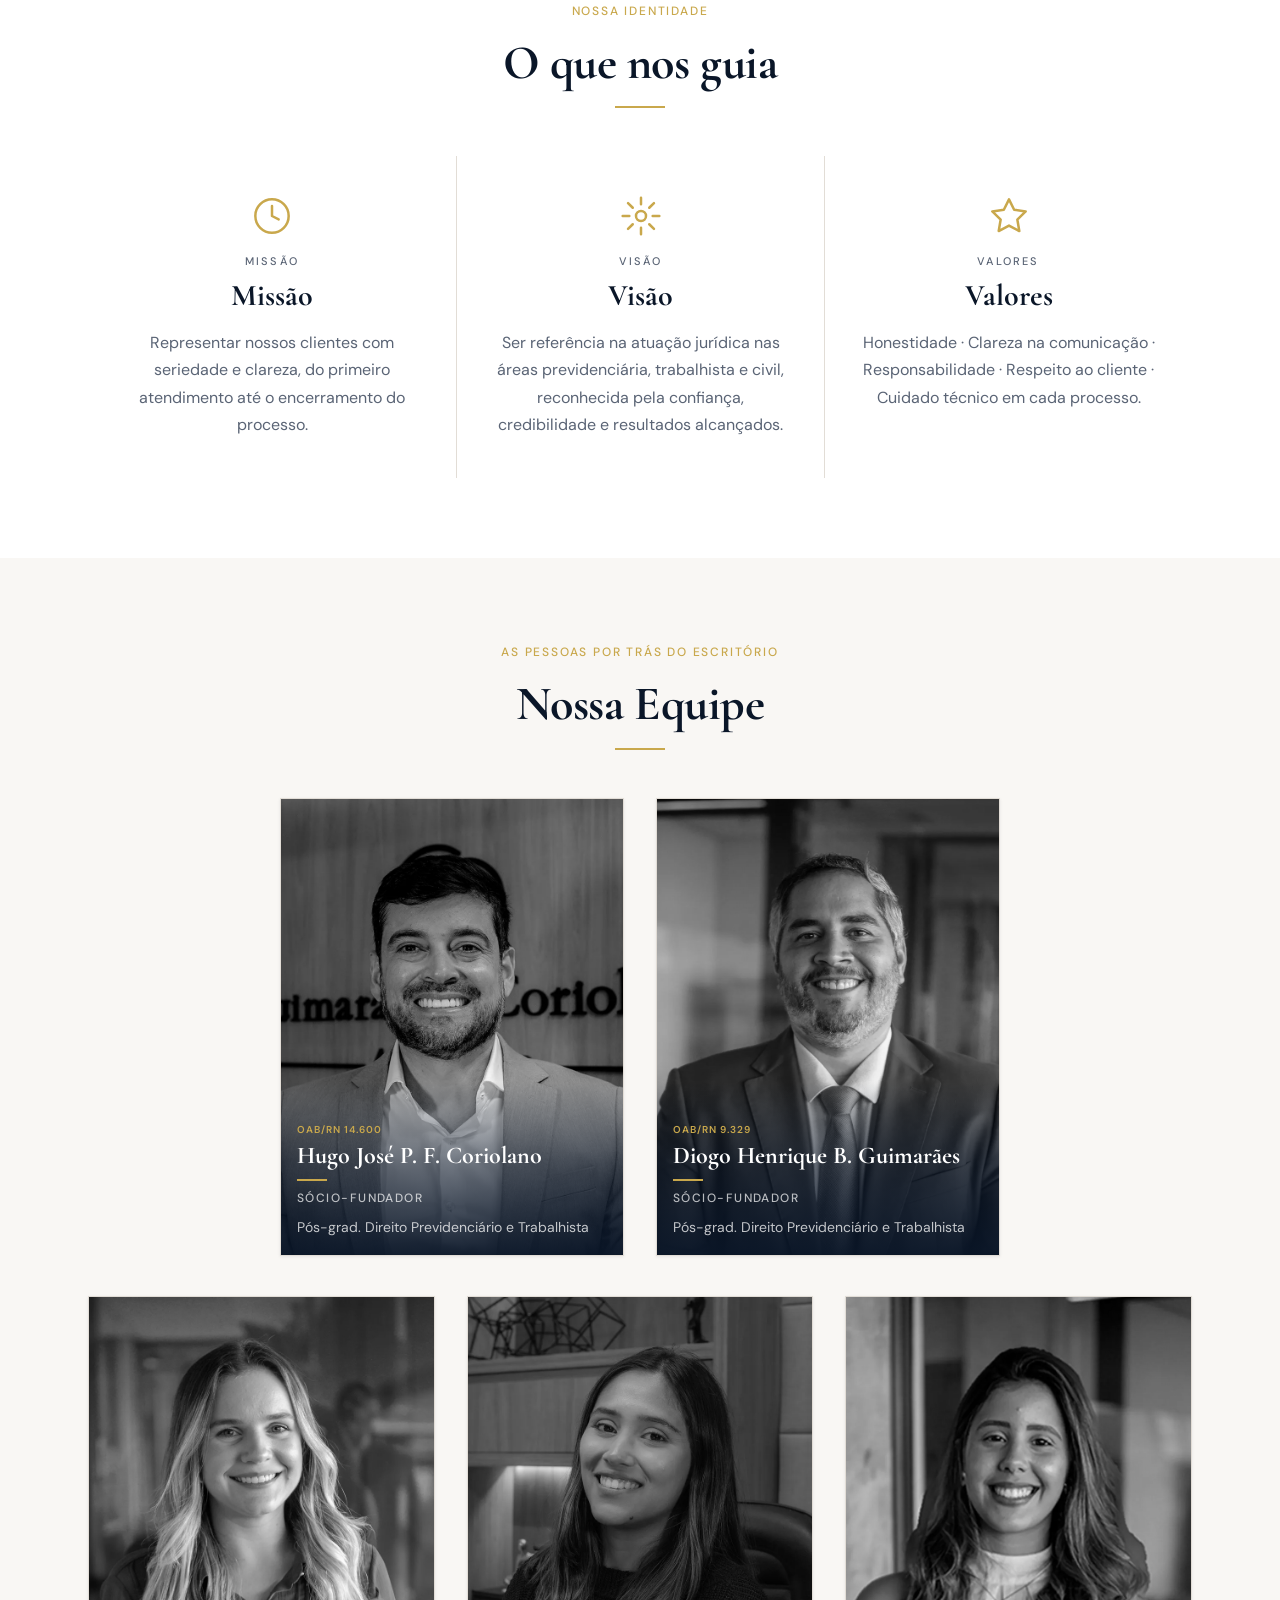
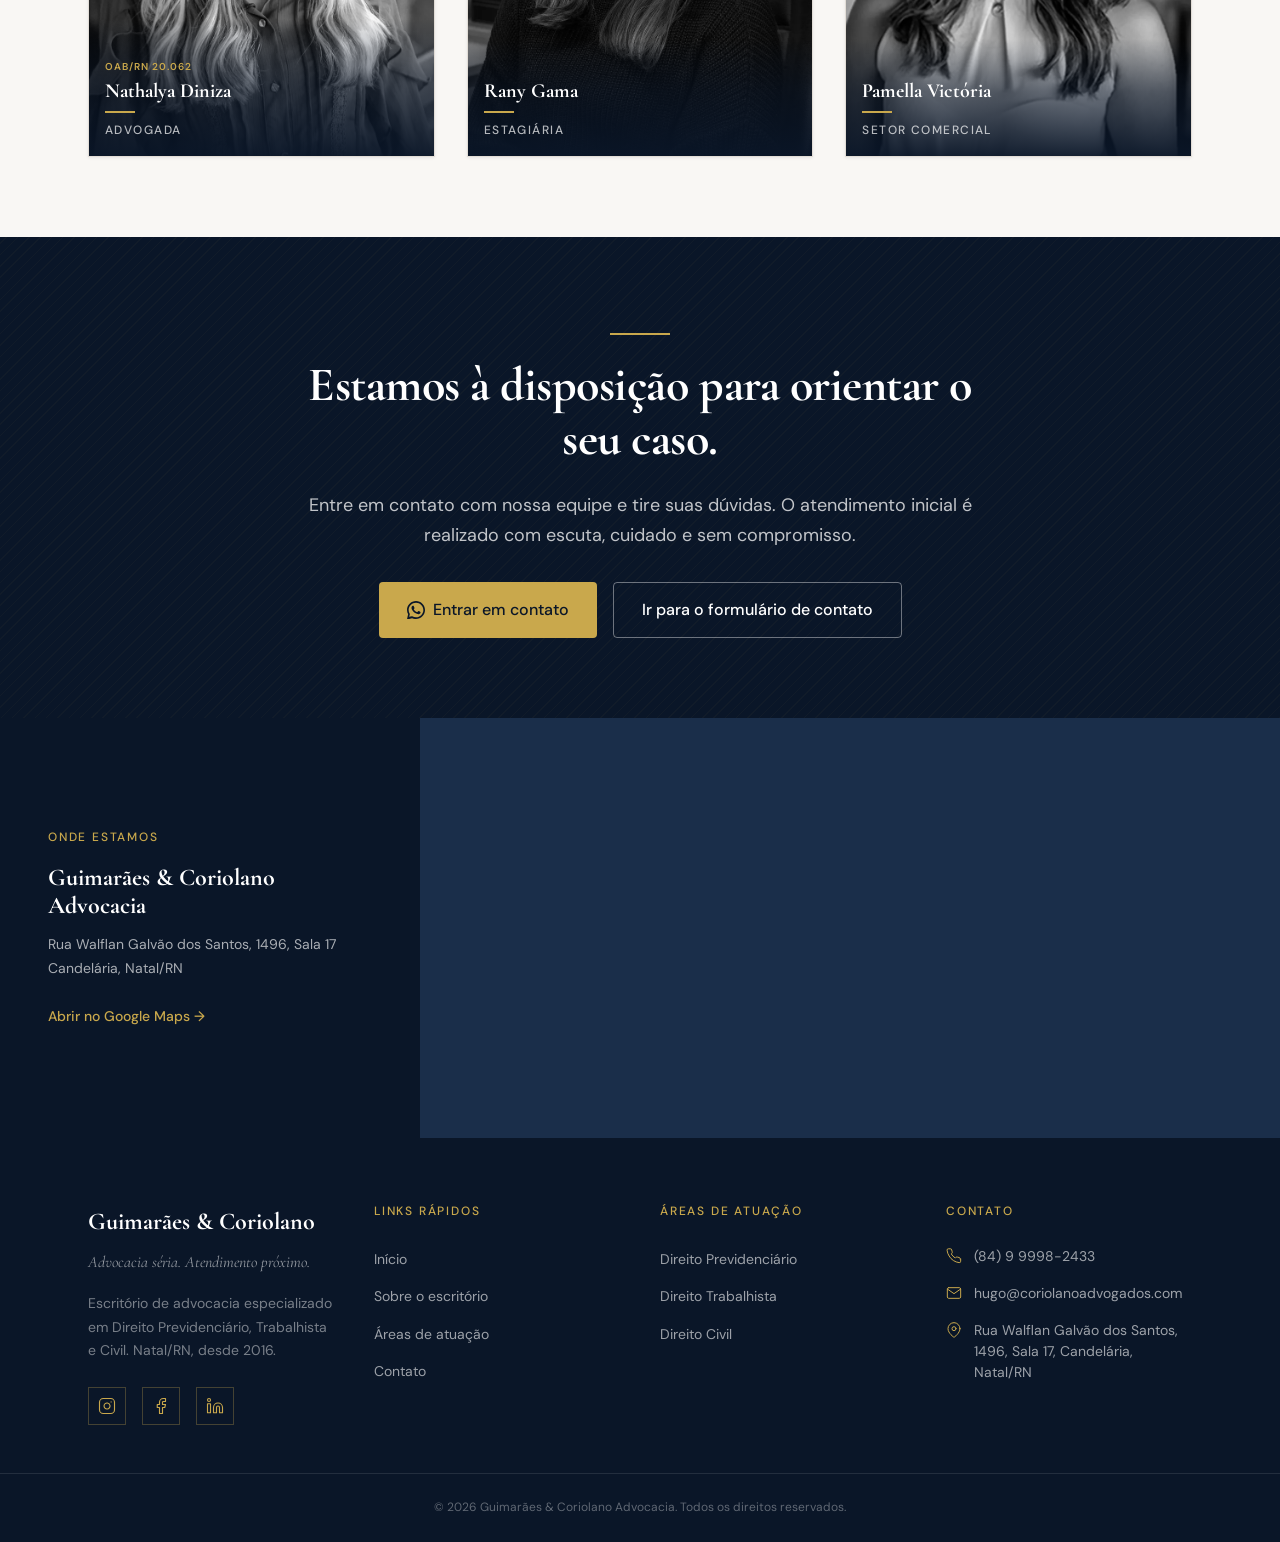
==== commit fcd90f5e: "Adiciona logo no hero desktop, links sociais e ano dinâmico no rodapé - Logo exibida no hero (deskto" ====
--- a/index.html
+++ b/index.html
@@ -105,7 +105,6 @@
                 <svg xmlns="http://www.w3.org/2000/svg" width="18" height="18" viewBox="0 0 24 24" fill="currentColor" aria-hidden="true"><path d="M17.472 14.382c-.297-.149-1.758-.867-2.03-.967-.273-.099-.471-.148-.67.15-.197.297-.767.966-.94 1.164-.173.199-.347.223-.644.075-.297-.15-1.255-.463-2.39-1.475-.883-.788-1.48-1.761-1.653-2.059-.173-.297-.018-.458.13-.606.134-.133.298-.347.446-.52.149-.174.198-.298.298-.497.099-.198.05-.371-.025-.52-.075-.149-.669-1.612-.916-2.207-.242-.579-.487-.5-.669-.51-.173-.008-.371-.01-.57-.01-.198 0-.52.074-.792.372-.272.297-1.04 1.016-1.04 2.479 0 1.462 1.065 2.875 1.213 3.074.149.198 2.096 3.2 5.077 4.487.709.306 1.262.489 1.694.625.712.227 1.36.195 1.871.118.571-.085 1.758-.719 2.006-1.413.248-.694.248-1.289.173-1.413-.074-.124-.272-.198-.57-.347z"/><path d="M12 0C5.373 0 0 5.373 0 12c0 2.116.553 4.103 1.522 5.827L.057 23.928a.5.5 0 0 0 .614.614l6.064-1.463A11.945 11.945 0 0 0 12 24c6.627 0 12-5.373 12-12S18.627 0 12 0zm0 21.818a9.818 9.818 0 0 1-5.01-1.373l-.36-.213-3.712.896.913-3.63-.234-.373A9.818 9.818 0 0 1 2.182 12C2.182 6.567 6.567 2.182 12 2.182c5.432 0 9.818 4.385 9.818 9.818 0 5.433-4.386 9.818-9.818 9.818z"/></svg>
                 Falar no WhatsApp
               </a>
-              <a href="areas.html" class="btn btn--liquid-glass">Conhecer nossas áreas</a>
             </div>
 
           </div>
@@ -497,10 +496,10 @@
             <a href="https://www.instagram.com/guimaraescoriolanoadvocacia/" target="_blank" rel="noopener" class="footer__social-link" aria-label="Instagram">
               <svg xmlns="http://www.w3.org/2000/svg" width="18" height="18" viewBox="0 0 24 24" fill="none" stroke="currentColor" stroke-width="1.5" stroke-linecap="round" stroke-linejoin="round"><rect x="2" y="2" width="20" height="20" rx="5"/><path d="M16 11.37A4 4 0 1 1 12.63 8 4 4 0 0 1 16 11.37z"/><line x1="17.5" y1="6.5" x2="17.51" y2="6.5"/></svg>
             </a>
-            <a href="#" class="footer__social-link" aria-label="Facebook">
+            <a href="https://www.facebook.com/profile.php?id=61584826483926" target="_blank" rel="noopener" class="footer__social-link" aria-label="Facebook">
               <svg xmlns="http://www.w3.org/2000/svg" width="18" height="18" viewBox="0 0 24 24" fill="none" stroke="currentColor" stroke-width="1.5" stroke-linecap="round" stroke-linejoin="round"><path d="M18 2h-3a5 5 0 0 0-5 5v3H7v4h3v8h4v-8h3l1-4h-4V7a1 1 0 0 1 1-1h3z"/></svg>
             </a>
-            <a href="#" class="footer__social-link" aria-label="LinkedIn">
+            <a href="https://www.linkedin.com/company/112560992" target="_blank" rel="noopener" class="footer__social-link" aria-label="LinkedIn">
               <svg xmlns="http://www.w3.org/2000/svg" width="18" height="18" viewBox="0 0 24 24" fill="none" stroke="currentColor" stroke-width="1.5" stroke-linecap="round" stroke-linejoin="round"><path d="M16 8a6 6 0 0 1 6 6v7h-4v-7a2 2 0 0 0-2-2 2 2 0 0 0-2 2v7h-4v-7a6 6 0 0 1 6-6z"/><rect x="2" y="9" width="4" height="12"/><circle cx="4" cy="4" r="2"/></svg>
             </a>
           </div>
@@ -549,7 +548,7 @@
 
     <div class="footer__bottom">
       <div class="container">
-        <p>&copy; 2026 Guimarães &amp; Coriolano Advocacia. Todos os direitos reservados.</p>
+        <p>&copy; <span id="copyright-year">2026</span> Guimarães &amp; Coriolano Advocacia. Todos os direitos reservados.</p>
       </div>
     </div>
   </footer>
--- a/css/components.css
+++ b/css/components.css
@@ -32,10 +32,7 @@
 
 /* Logo */
 .header__logo {
-  display: flex;
-  align-items: center;
-  gap: var(--space-3);
-  text-decoration: none;
+  display: none;
 }
 
 .header__logo img {
@@ -909,7 +906,13 @@
 }
 
 .hero__logo {
-  display: none;
+  display: flex;
+  margin-bottom: var(--space-8);
+}
+
+.hero__logo img {
+  height: 240px;
+  width: auto;
 }
 
 .hero__text {
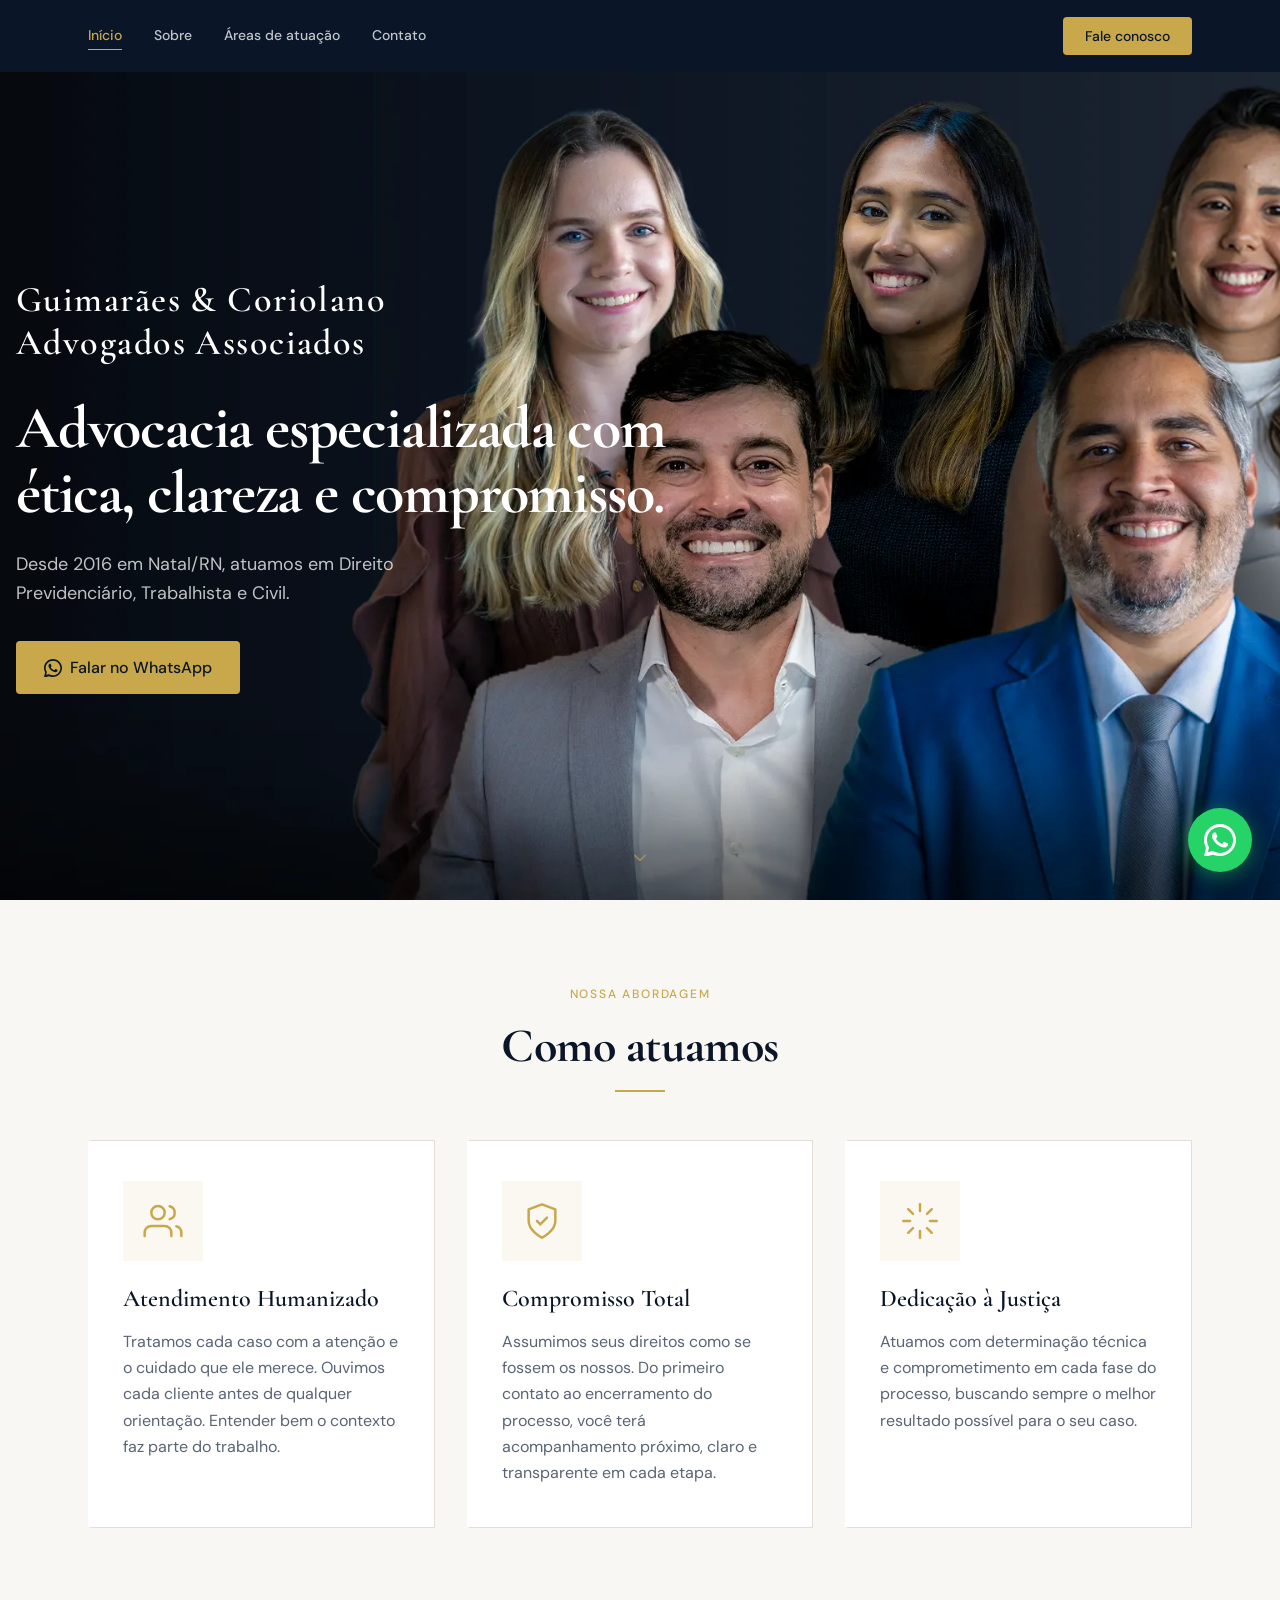
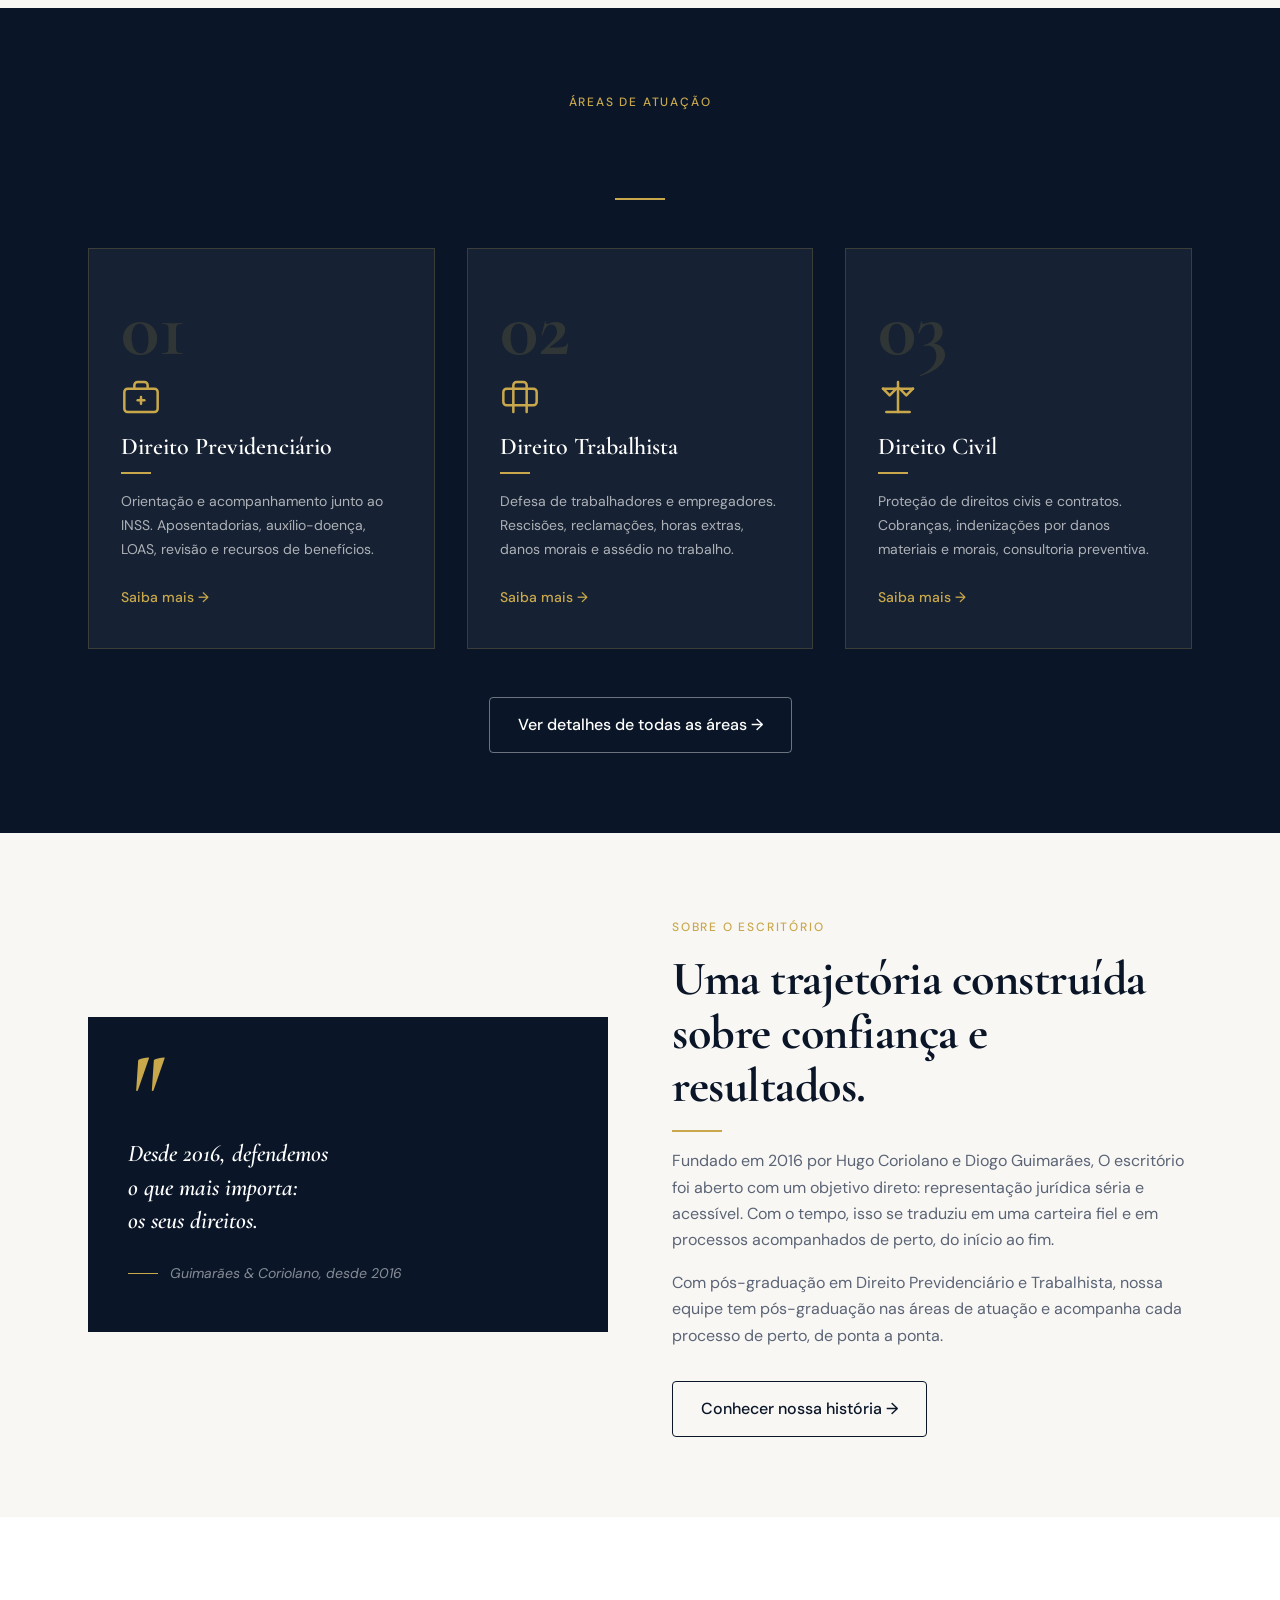
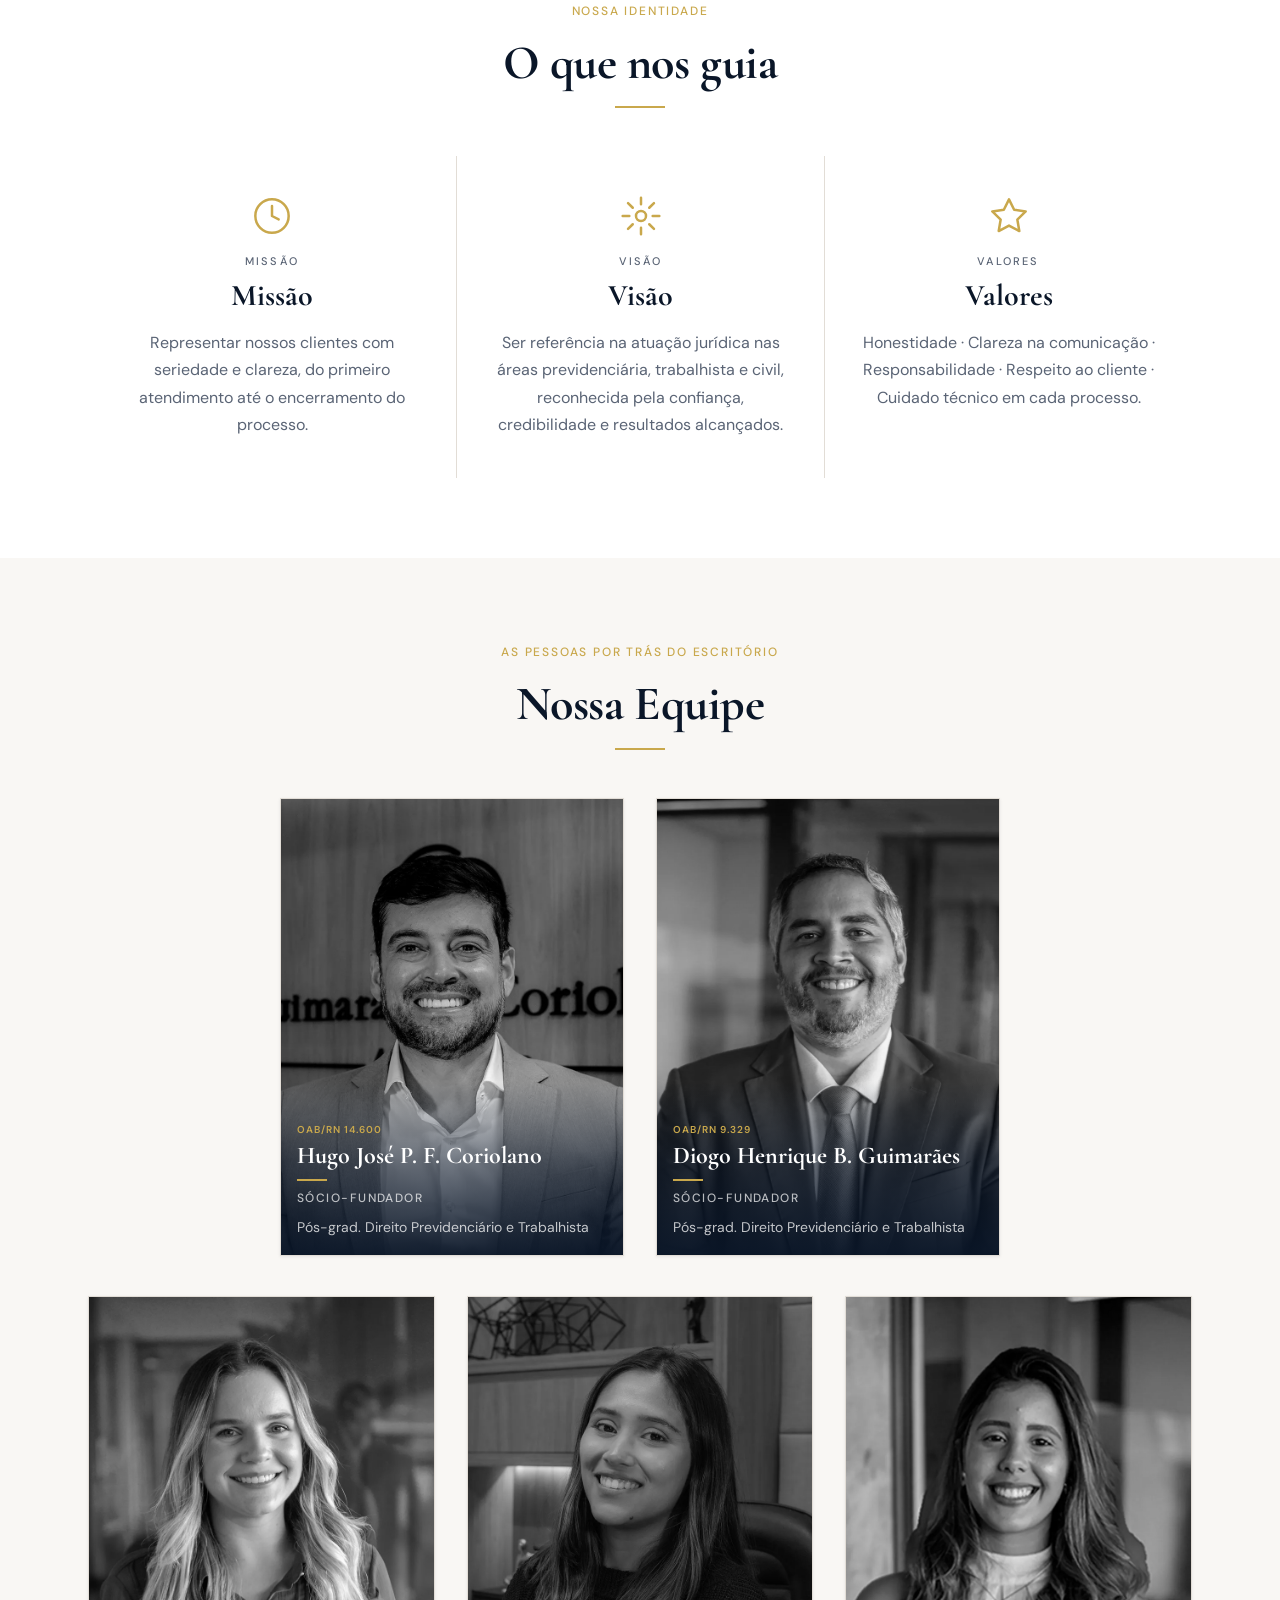
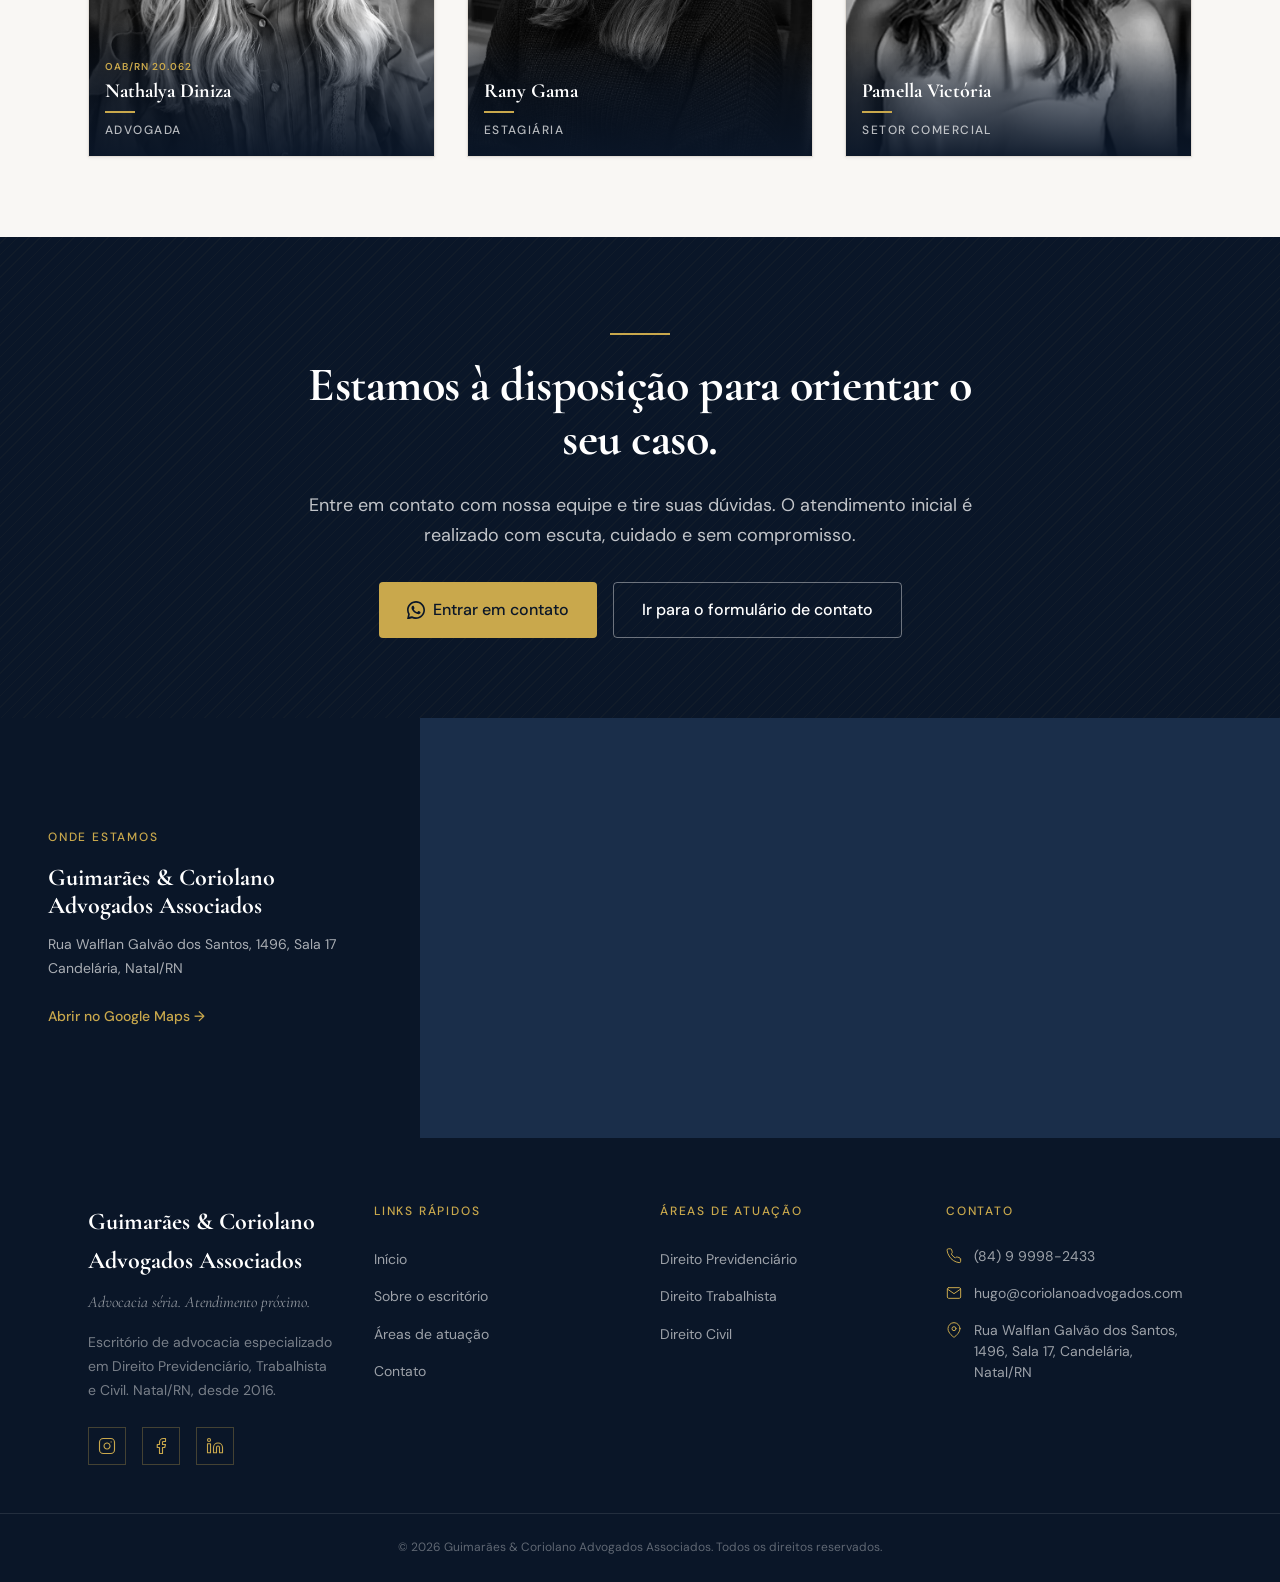
==== commit 776c74ec: "Atualiza nomenclatura para Advogados Associados e corrige ícones - Substitui "Advocacia" por "Advoga" ====
--- a/index.html
+++ b/index.html
@@ -3,7 +3,7 @@
 <head>
   <meta charset="UTF-8">
   <meta name="viewport" content="width=device-width, initial-scale=1.0">
-  <title>Guimarães & Coriolano Advocacia | Direito Previdenciário, Trabalhista e Civil em Natal/RN</title>
+  <title>Guimarães & Coriolano Advogados Associados | Direito Previdenciário, Trabalhista e Civil em Natal/RN</title>
   <link rel="icon" type="image/webp" href="logo.webp">
   <meta name="description" content="Escritório de advocacia em Natal/RN especializado em Direito Previdenciário, Trabalhista e Civil. Atendimento ético e comprometido desde 2016. Conheça nossa equipe.">
 
@@ -38,7 +38,7 @@
   <header class="header" role="banner">
     <div class="container">
       <div class="header__inner">
-        <a href="index.html" class="header__logo" aria-label="Guimarães & Coriolano Advocacia, Página inicial">
+        <a href="index.html" class="header__logo" aria-label="Guimarães & Coriolano Advogados Associados, Página inicial">
           <img src="logo.webp" alt="Logo Guimarães & Coriolano">
         </a>
 
@@ -82,19 +82,16 @@
       <div class="hero__inner">
         <div class="container">
           <div class="hero__content">
-            <div class="hero__logo" aria-hidden="true">
-              <img src="logo.webp" alt="Guimarães &amp; Coriolano Advocacia">
-            </div>
-
-            <div class="hero__label" aria-hidden="true">
-              <span class="hero__label-line"></span>
-              <span class="hero__label-text">Advocacia Especializada · Natal/RN</span>
-            </div>
-
-            <h1 class="hero__title">
+            <h1 class="hero__logo">
+              <img class="hero__logo-img" src="logo.webp" alt="Guimarães &amp; Coriolano Advogados Associados">
+              <span class="hero__logo-text">Guimarães &amp; Coriolano<br>Advogados Associados</span>
+            </h1>
+
+
+            <h2 class="hero__title">
               Advocacia especializada com<br>
               ética, clareza e compromisso.
-            </h1>
+            </h2>
 
             <p class="hero__text">
               Desde 2016 em Natal/RN, atuamos em Direito Previdenciário, Trabalhista e Civil.
@@ -229,11 +226,11 @@
           <article class="card-area fade-in" data-delay="300">
             <div class="card-area__number" aria-hidden="true">03</div>
             <svg class="card-area__icon" xmlns="http://www.w3.org/2000/svg" viewBox="0 0 24 24" fill="none" stroke="currentColor" stroke-width="1.5" stroke-linecap="round" stroke-linejoin="round" aria-hidden="true">
-              <path d="M3 6h18"/>
-              <path d="M19 6v14a2 2 0 0 1-2 2H7a2 2 0 0 1-2-2V6"/>
-              <path d="M8 6V4a2 2 0 0 1 2-2h4a2 2 0 0 1 2 2v2"/>
-              <line x1="10" y1="11" x2="10" y2="17"/>
-              <line x1="14" y1="11" x2="14" y2="17"/>
+              <line x1="12" y1="3" x2="12" y2="21"/>
+              <path d="M5 21h14"/>
+              <path d="M3 7l4 4 4-4"/>
+              <path d="M13 7l4 4 4-4"/>
+              <line x1="3" y1="7" x2="21" y2="7"/>
             </svg>
             <h3 class="card-area__title">Direito Civil</h3>
             <span class="card-area__line" aria-hidden="true"></span>
@@ -465,7 +462,7 @@
   <section class="section-map" aria-label="Localização do escritório">
     <div class="section-map__info">
       <span class="section-label">Onde estamos</span>
-      <h2 class="section-map__title">Guimarães &amp; Coriolano Advocacia</h2>
+      <h2 class="section-map__title">Guimarães &amp; Coriolano<br>Advogados Associados</h2>
       <p class="section-map__address">Rua Walflan Galvão dos Santos, 1496, Sala 17<br>Candelária, Natal/RN</p>
       <a href="https://www.google.com/maps/place/Guimarães+%26+Coriolano+Advogados+Associados/@-5.829585,-35.2246204,17z" target="_blank" rel="noopener" class="section-map__link">Abrir no Google Maps →</a>
     </div>
@@ -489,7 +486,7 @@
 
         <!-- Col 1, Brand -->
         <div>
-          <p class="footer__brand-name">Guimarães &amp; Coriolano</p>
+          <p class="footer__brand-name">Guimarães &amp; Coriolano<br>Advogados Associados</p>
           <p class="footer__brand-slogan">Advocacia séria. Atendimento próximo.</p>
           <p class="footer__brand-desc">Escritório de advocacia especializado em Direito Previdenciário, Trabalhista e Civil. Natal/RN, desde 2016.</p>
           <div class="footer__social" aria-label="Redes sociais">
@@ -548,7 +545,7 @@
 
     <div class="footer__bottom">
       <div class="container">
-        <p>&copy; <span id="copyright-year">2026</span> Guimarães &amp; Coriolano Advocacia. Todos os direitos reservados.</p>
+        <p>&copy; <span id="copyright-year">2026</span> Guimarães &amp; Coriolano Advogados Associados. Todos os direitos reservados.</p>
       </div>
     </div>
   </footer>
--- a/css/components.css
+++ b/css/components.css
@@ -906,13 +906,21 @@
 }
 
 .hero__logo {
-  display: flex;
-  margin-bottom: var(--space-8);
-}
-
-.hero__logo img {
-  height: 240px;
-  width: auto;
+  font-family: var(--font-heading);
+  font-weight: 600;
+  font-size: var(--text-4xl);
+  color: var(--color-white);
+  letter-spacing: 0.04em;
+  margin: 0 0 var(--space-8);
+  line-height: 1.2;
+}
+
+.hero__logo-img {
+  display: none;
+}
+
+.hero__logo-text {
+  display: block;
 }
 
 .hero__text {
@@ -1539,14 +1547,20 @@
   }
 
   .hero__logo {
-    display: flex;
-    justify-content: center;
-    margin-bottom: var(--space-2);
-  }
-
-  .hero__logo img {
+    text-align: center;
+    margin: 0 0 var(--space-2);
+    font-size: var(--text-xl);
+  }
+
+  .hero__logo-img {
+    display: block;
     height: 168px;
     width: auto;
+    margin: 0 auto;
+  }
+
+  .hero__logo-text {
+    display: none;
   }
 
   .hero__label {
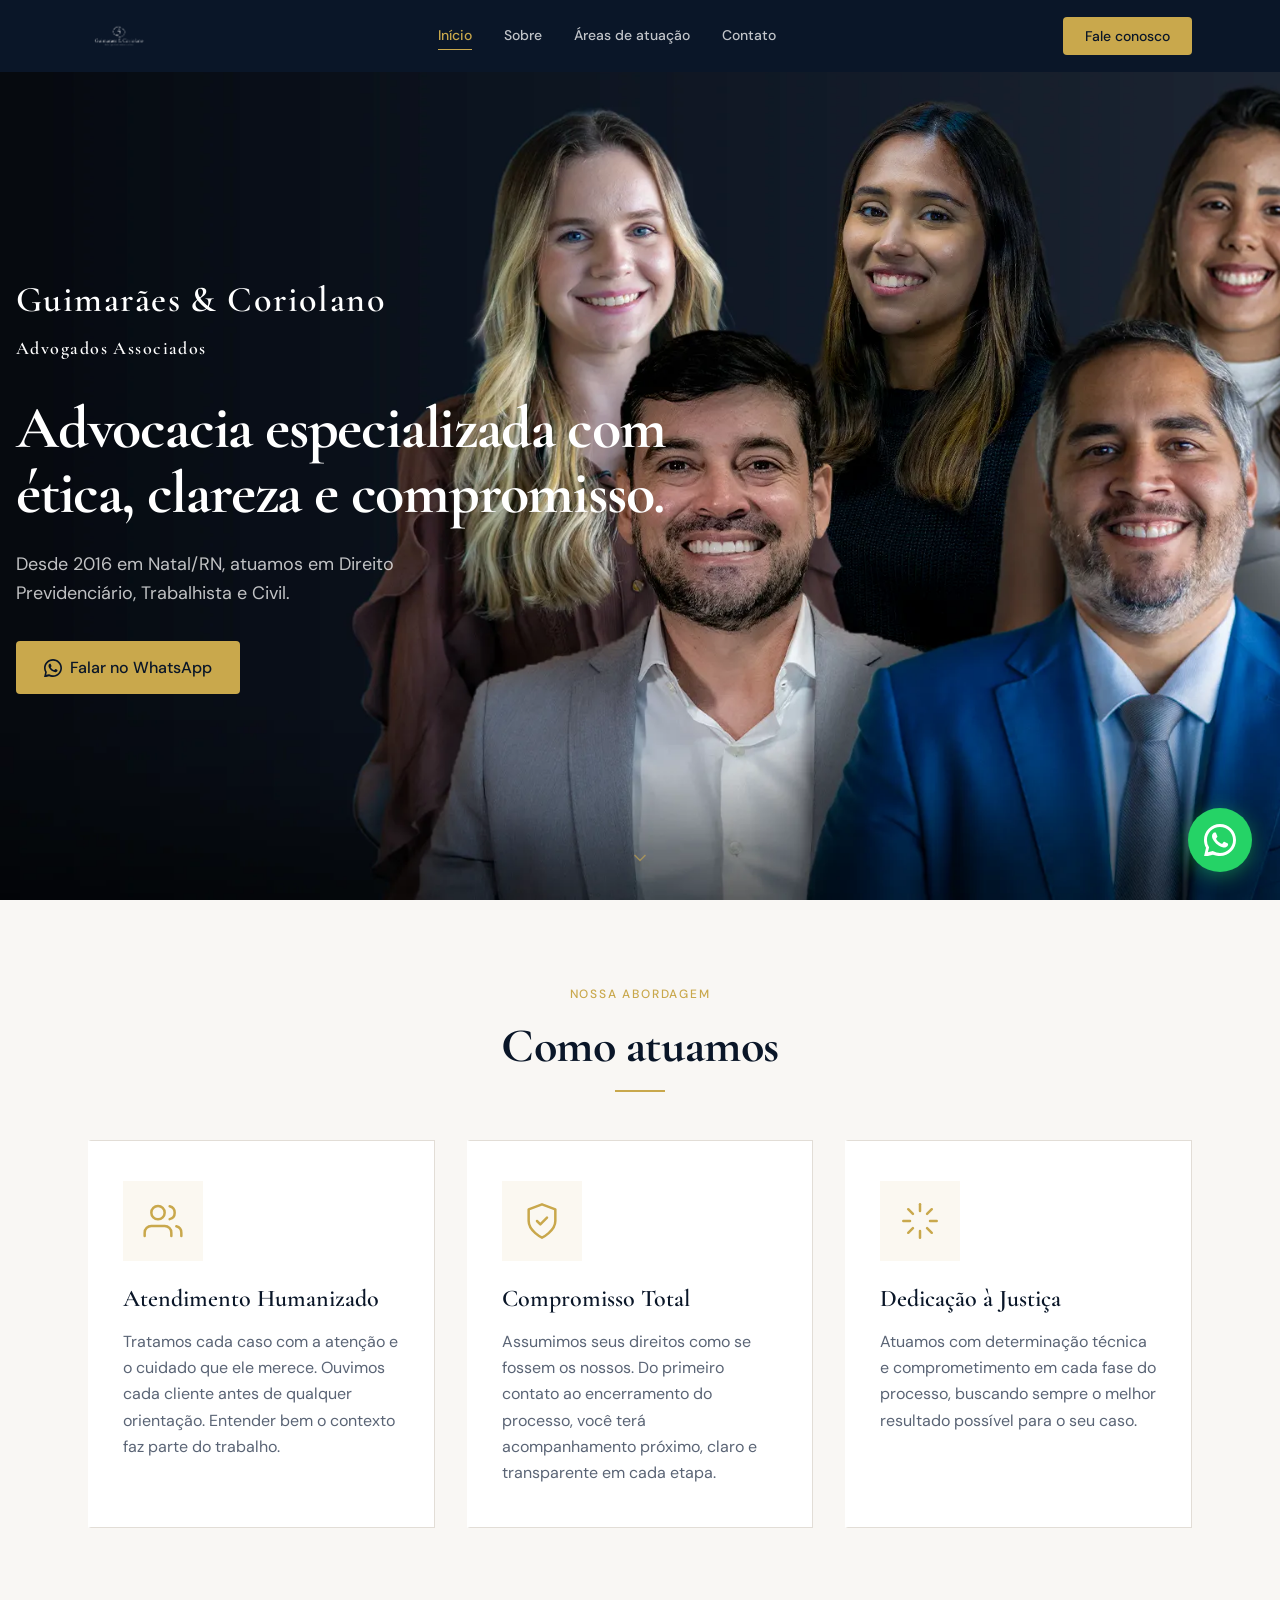
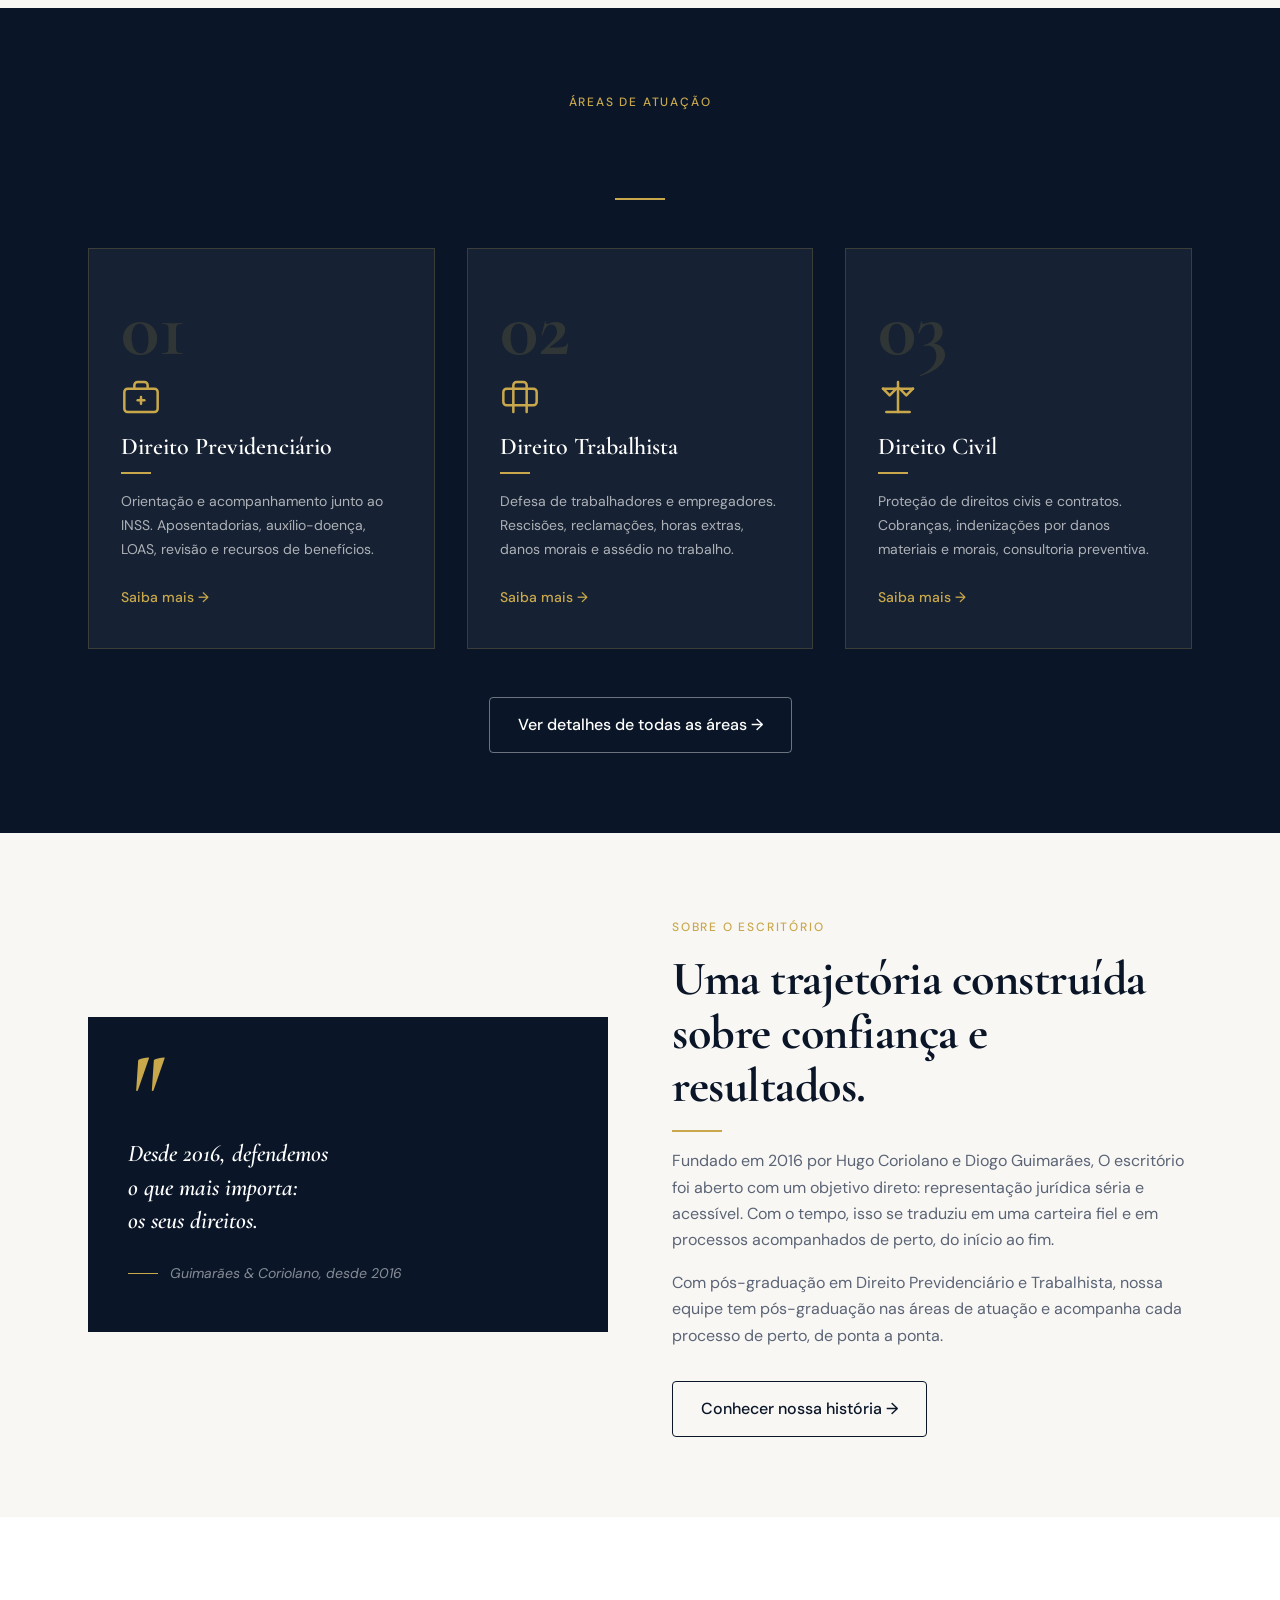
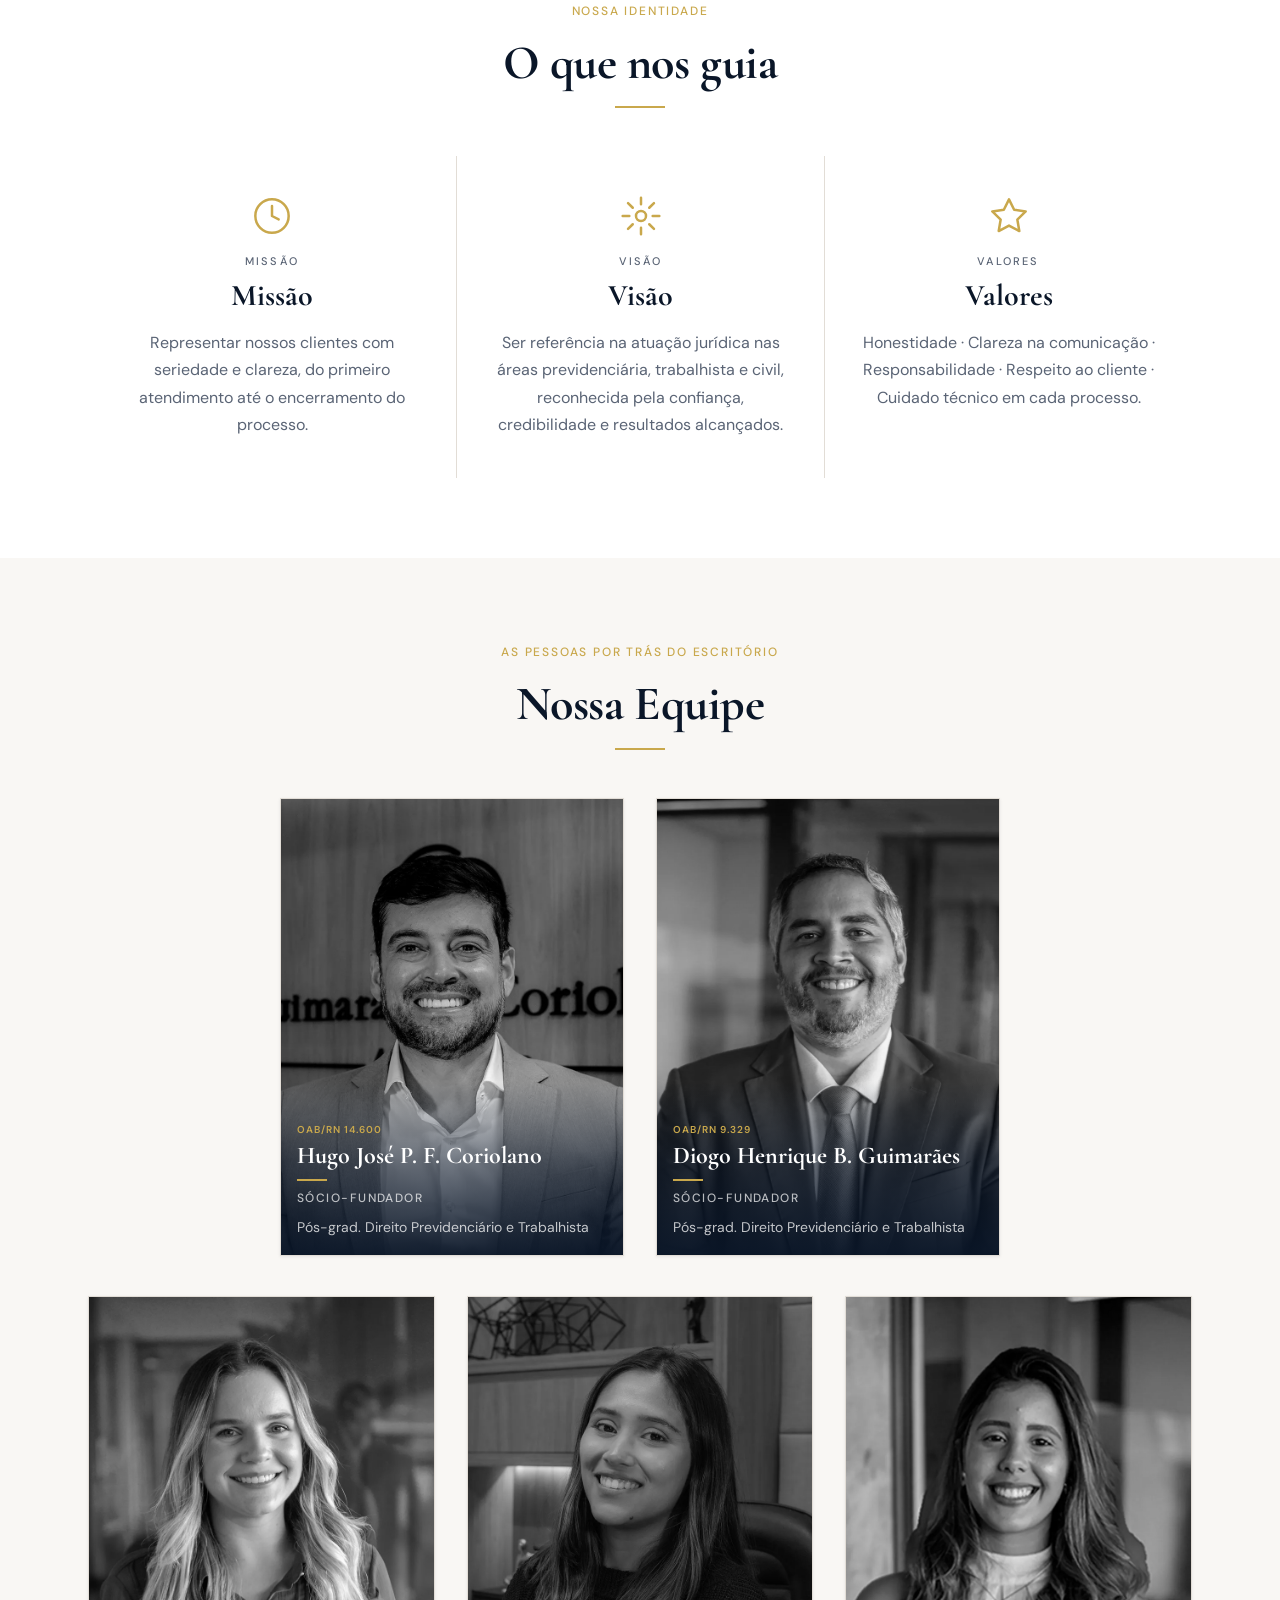
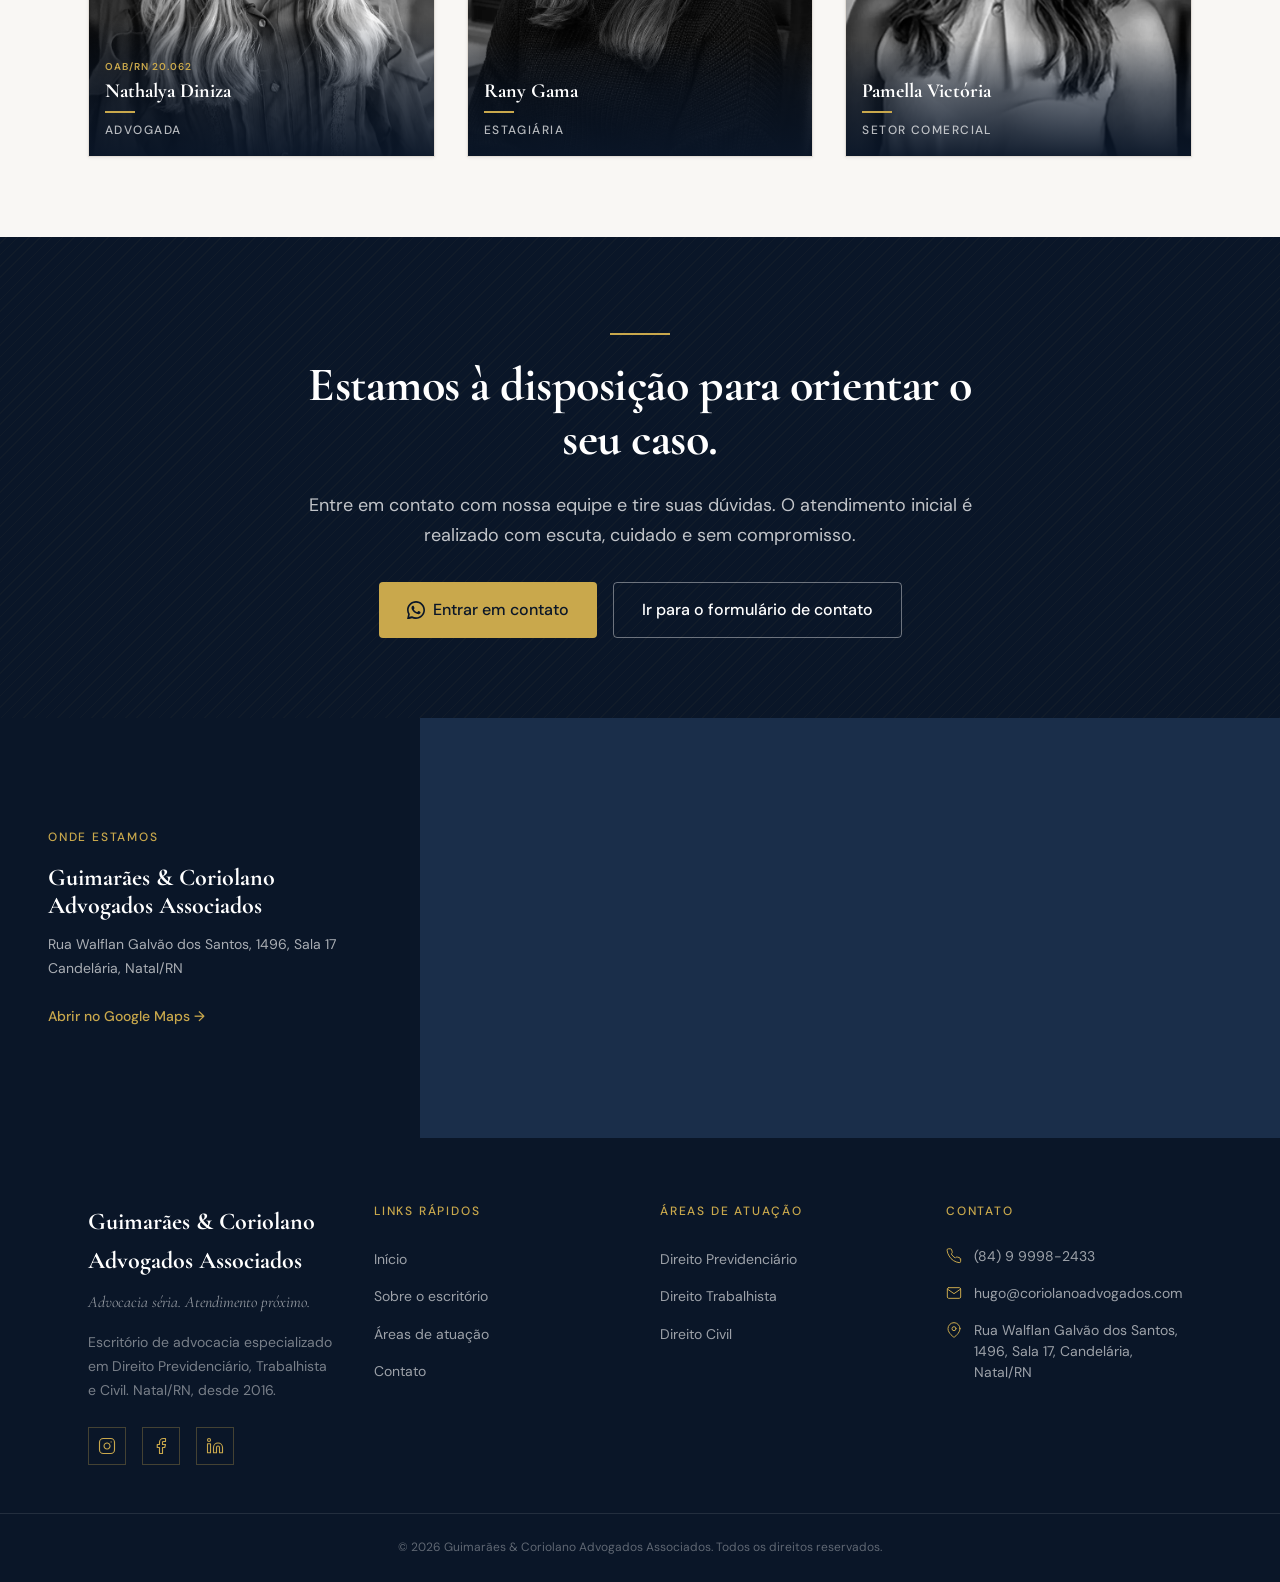
==== commit 4ffa2846: "diminui o texto de advogados associados, e coloquei a logo no header" ====
--- a/index.html
+++ b/index.html
@@ -43,6 +43,7 @@
         </a>
 
         <nav class="header__nav" role="navigation" aria-label="Navegação principal">
+
           <a href="index.html" class="header__nav-link">Início</a>
           <a href="sobre.html" class="header__nav-link">Sobre</a>
           <a href="areas.html" class="header__nav-link">Áreas de atuação</a>
@@ -84,7 +85,7 @@
           <div class="hero__content">
             <h1 class="hero__logo">
               <img class="hero__logo-img" src="logo.webp" alt="Guimarães &amp; Coriolano Advogados Associados">
-              <span class="hero__logo-text">Guimarães &amp; Coriolano<br>Advogados Associados</span>
+              <span class="hero__logo-text">Guimarães &amp; Coriolano<br><span style="font-size: 18px;">Advogados Associados</span>
             </h1>
 
 
--- a/css/components.css
+++ b/css/components.css
@@ -32,7 +32,7 @@
 
 /* Logo */
 .header__logo {
-  display: none;
+  max-width: 140px;
 }
 
 .header__logo img {
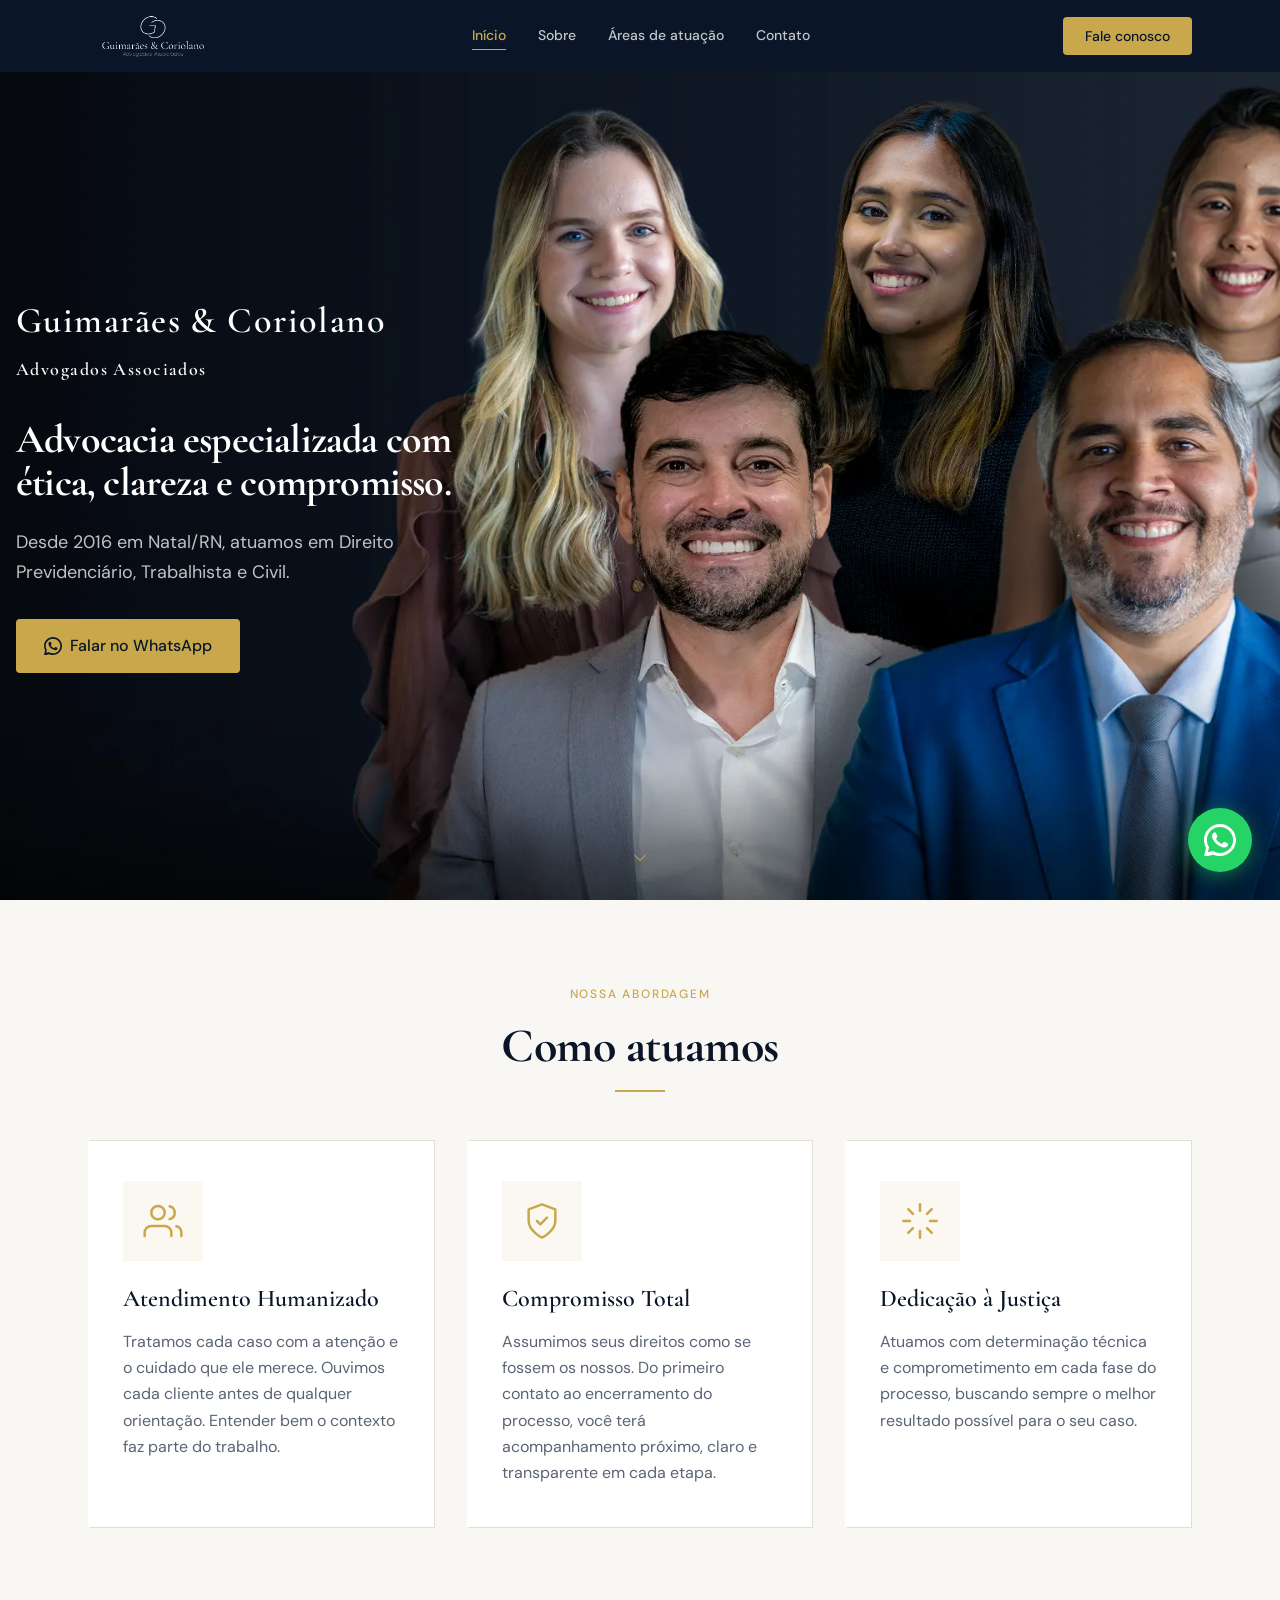
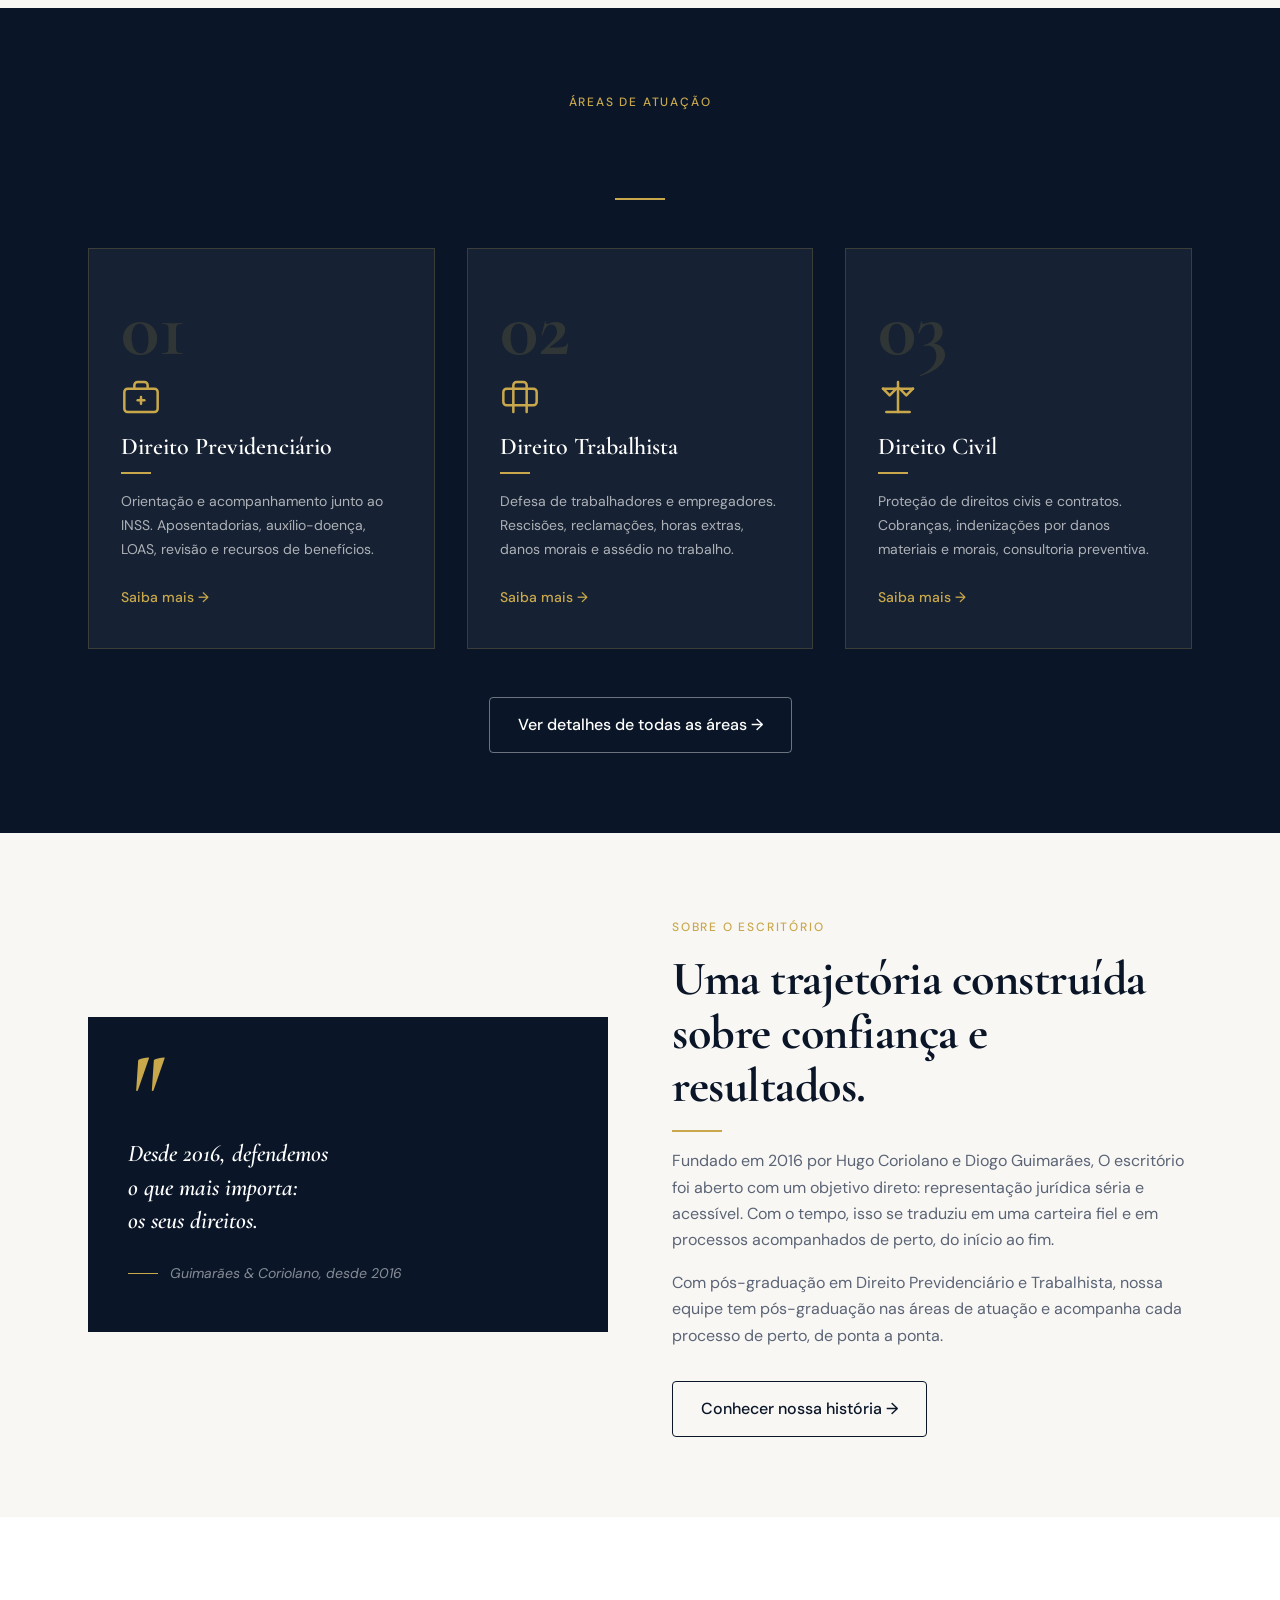
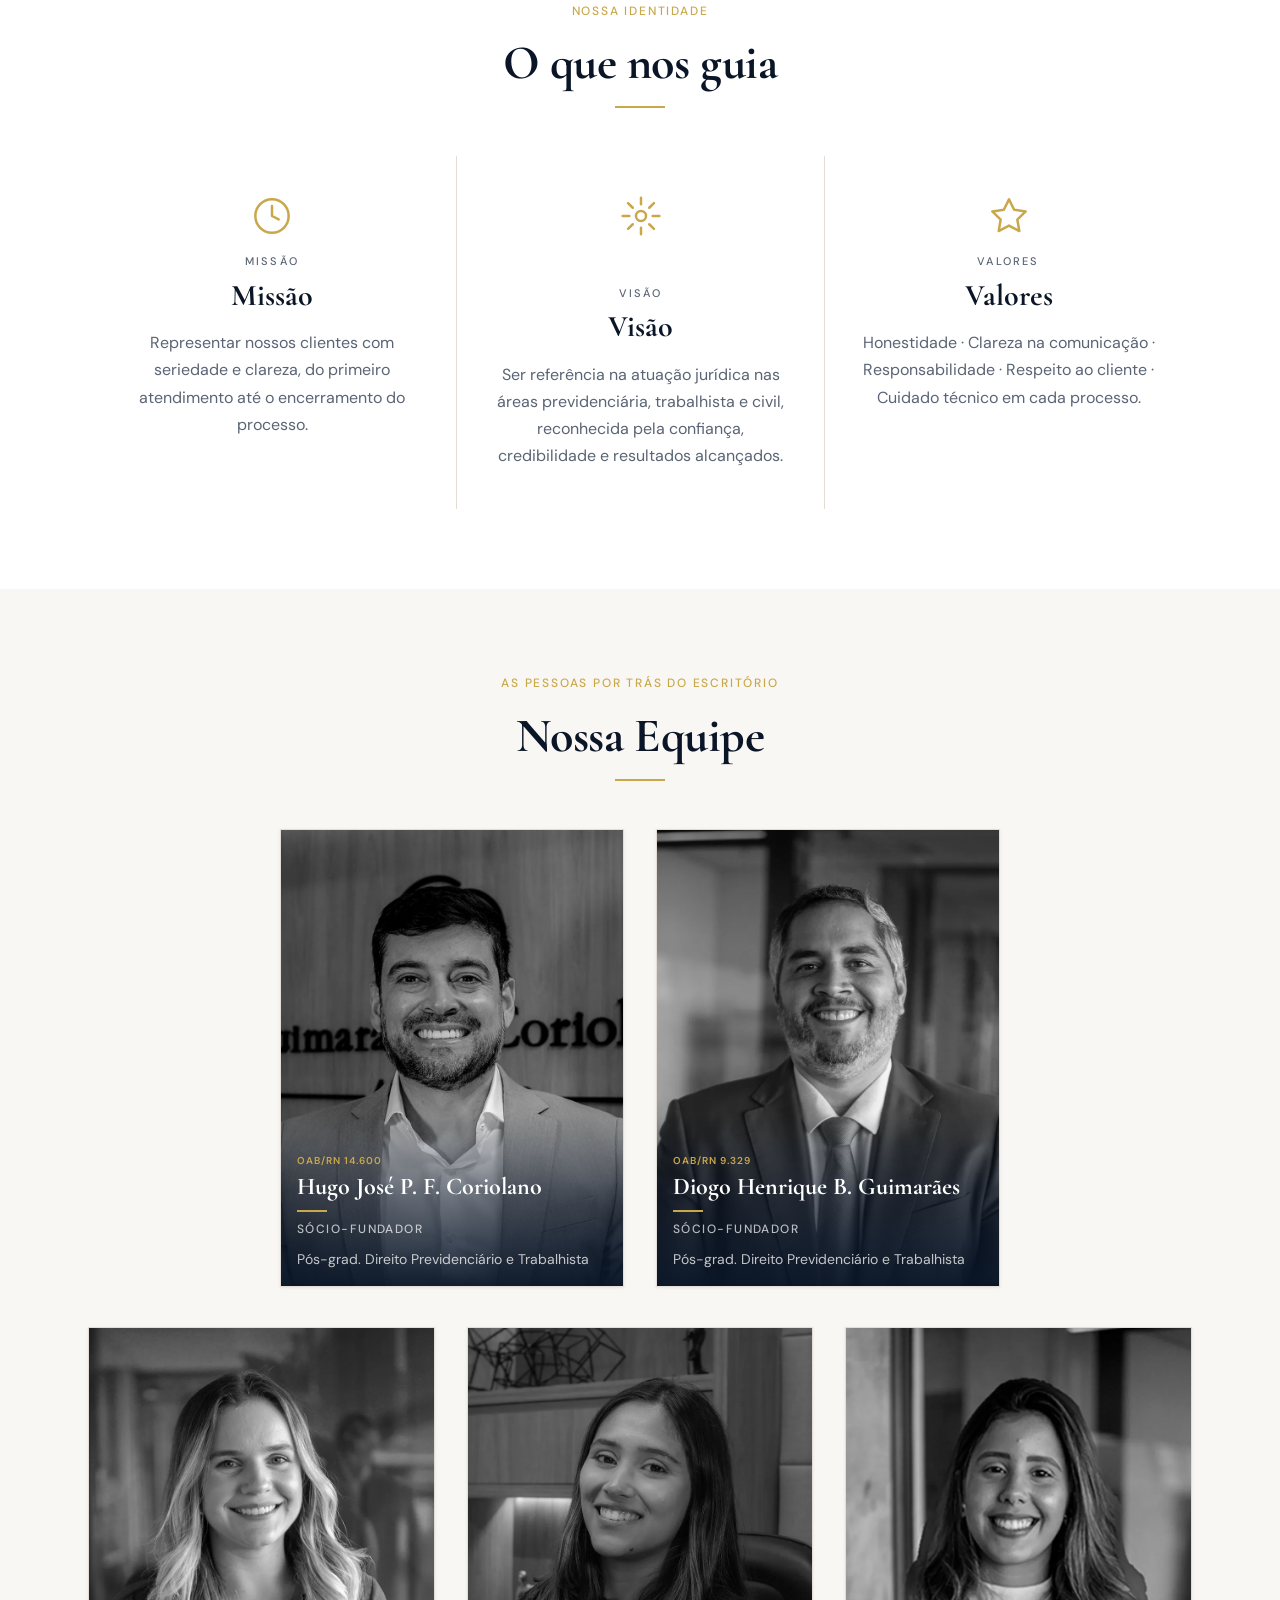
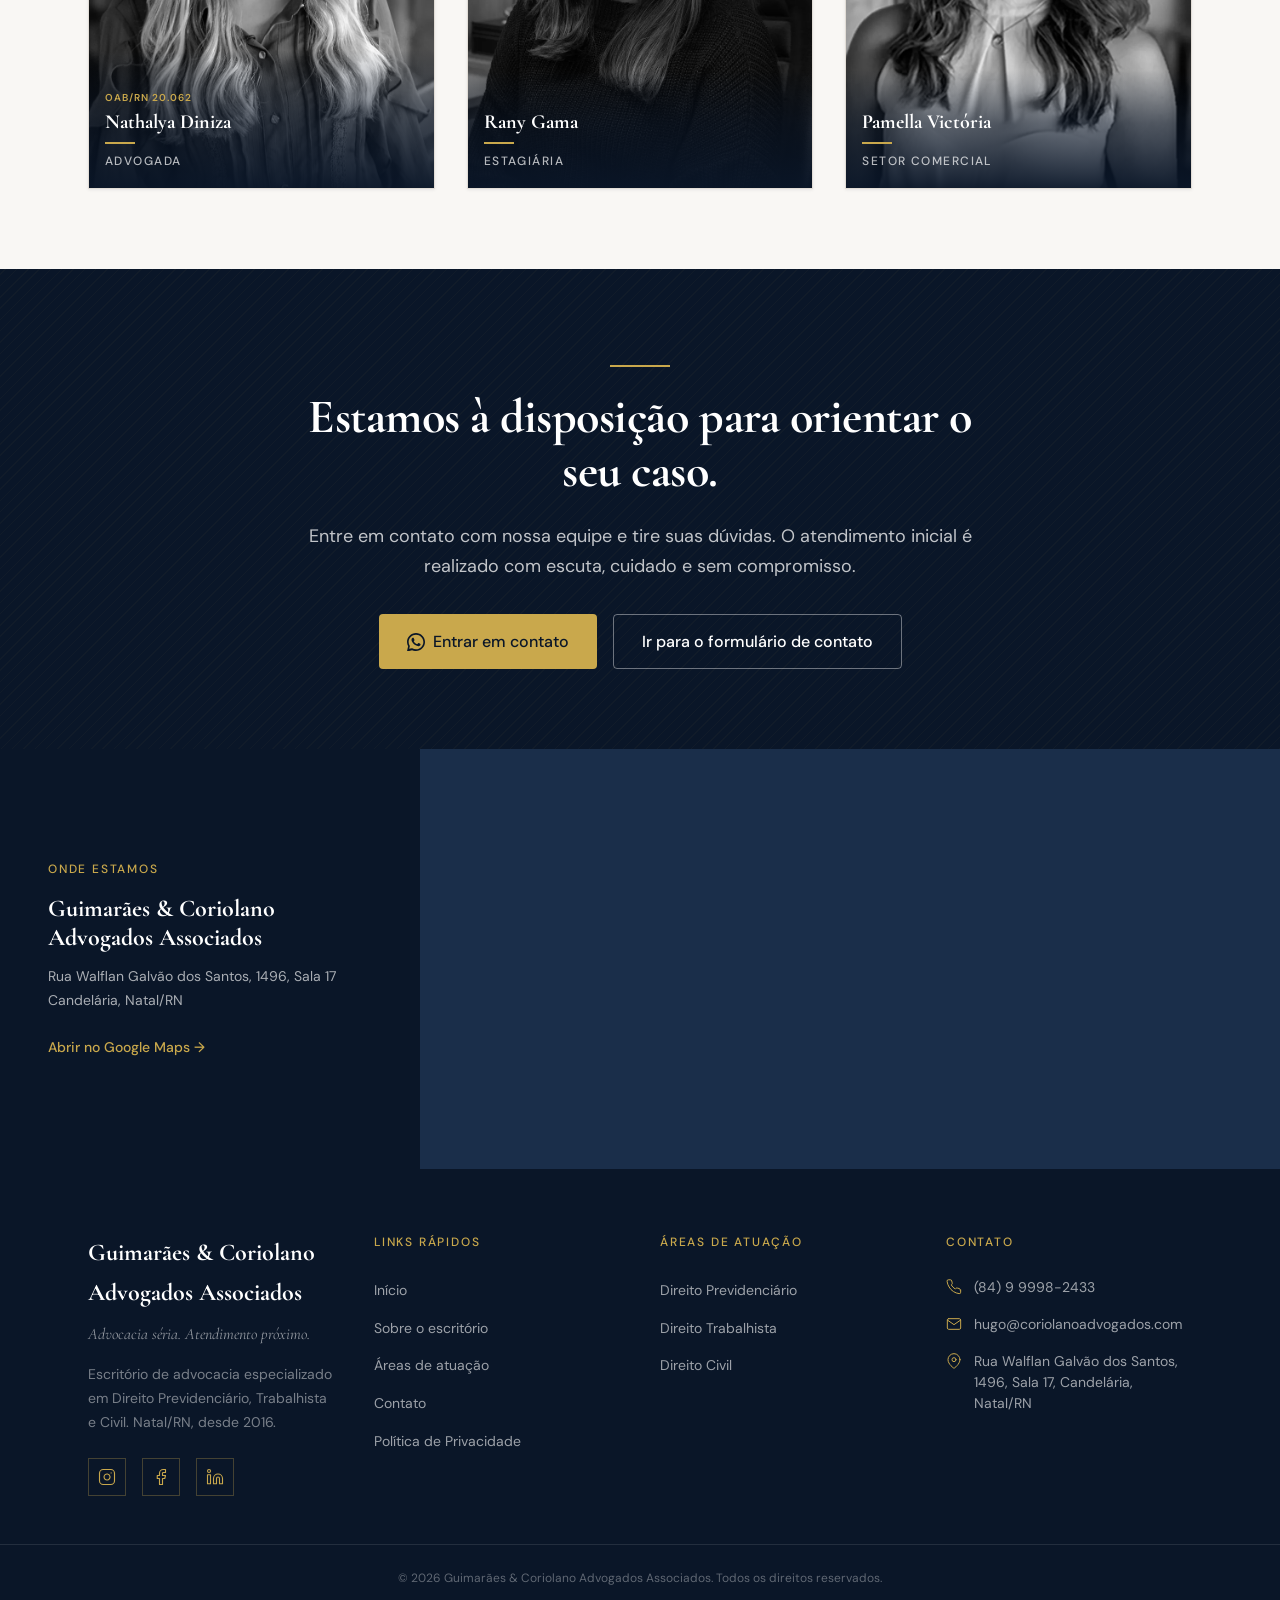
==== commit ed511134: "adição da pagina de politica de privacidade" ====
--- a/index.html
+++ b/index.html
@@ -320,6 +320,7 @@
               <circle cx="12" cy="12" r="3"/>
               <path d="M12 1v4M12 19v4M4.22 4.22l2.83 2.83M16.95 16.95l2.83 2.83M1 12h4M19 12h4M4.22 19.78l2.83-2.83M16.95 7.05l2.83-2.83"/>
             </svg>
+                  <a href="politica-de-privacidade.html" class="footer__link" style="margin-top:8px;display:inline-block;">Política de Privacidade</a>
             <p class="mvv-item__label">Visão</p>
             <h3 class="mvv-item__title">Visão</h3>
             <p class="mvv-item__text">Ser referência na atuação jurídica nas áreas previdenciária, trabalhista e civil, reconhecida pela confiança, credibilidade e resultados alcançados.</p>
@@ -511,6 +512,7 @@
             <li><a href="sobre.html" class="footer__link">Sobre o escritório</a></li>
             <li><a href="areas.html" class="footer__link">Áreas de atuação</a></li>
             <li><a href="contato.html" class="footer__link">Contato</a></li>
+            <li><a href="politica-de-privacidade.html" class="footer__link">Política de Privacidade</a></li>
           </ul>
         </div>
 
--- a/css/components.css
+++ b/css/components.css
@@ -32,11 +32,11 @@
 
 /* Logo */
 .header__logo {
-  max-width: 140px;
+  max-width: 150px;
 }
 
 .header__logo img {
-  height: 62px;
+  height: 130px;
   width: auto;
 }
 
@@ -894,7 +894,7 @@
 .hero__title {
   font-family: var(--font-heading);
   font-weight: 700;
-  font-size: clamp(2.5rem, 6vw, var(--text-6xl));
+  font-size: clamp(2.5rem, 2vw, var(--text-6xl));
   color: var(--color-white);
   line-height: 1.08;
   letter-spacing: -0.02em;
